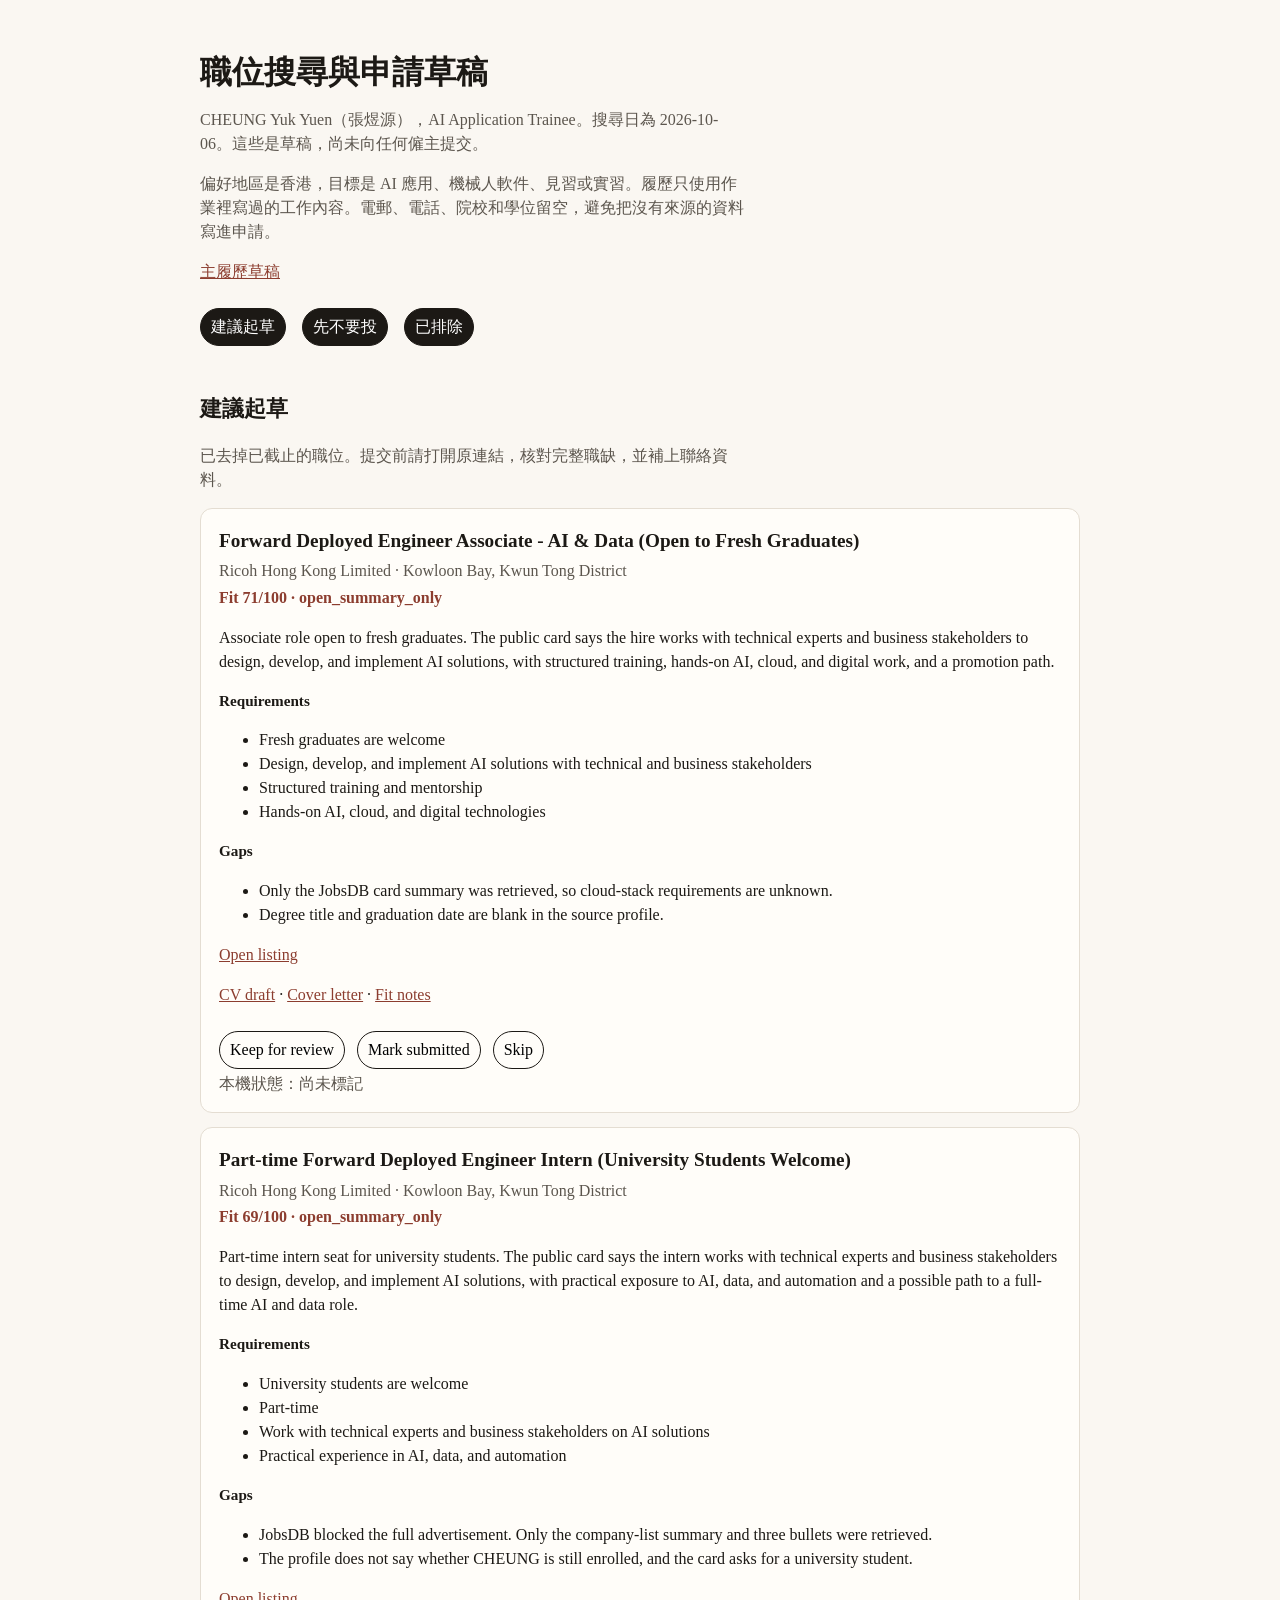
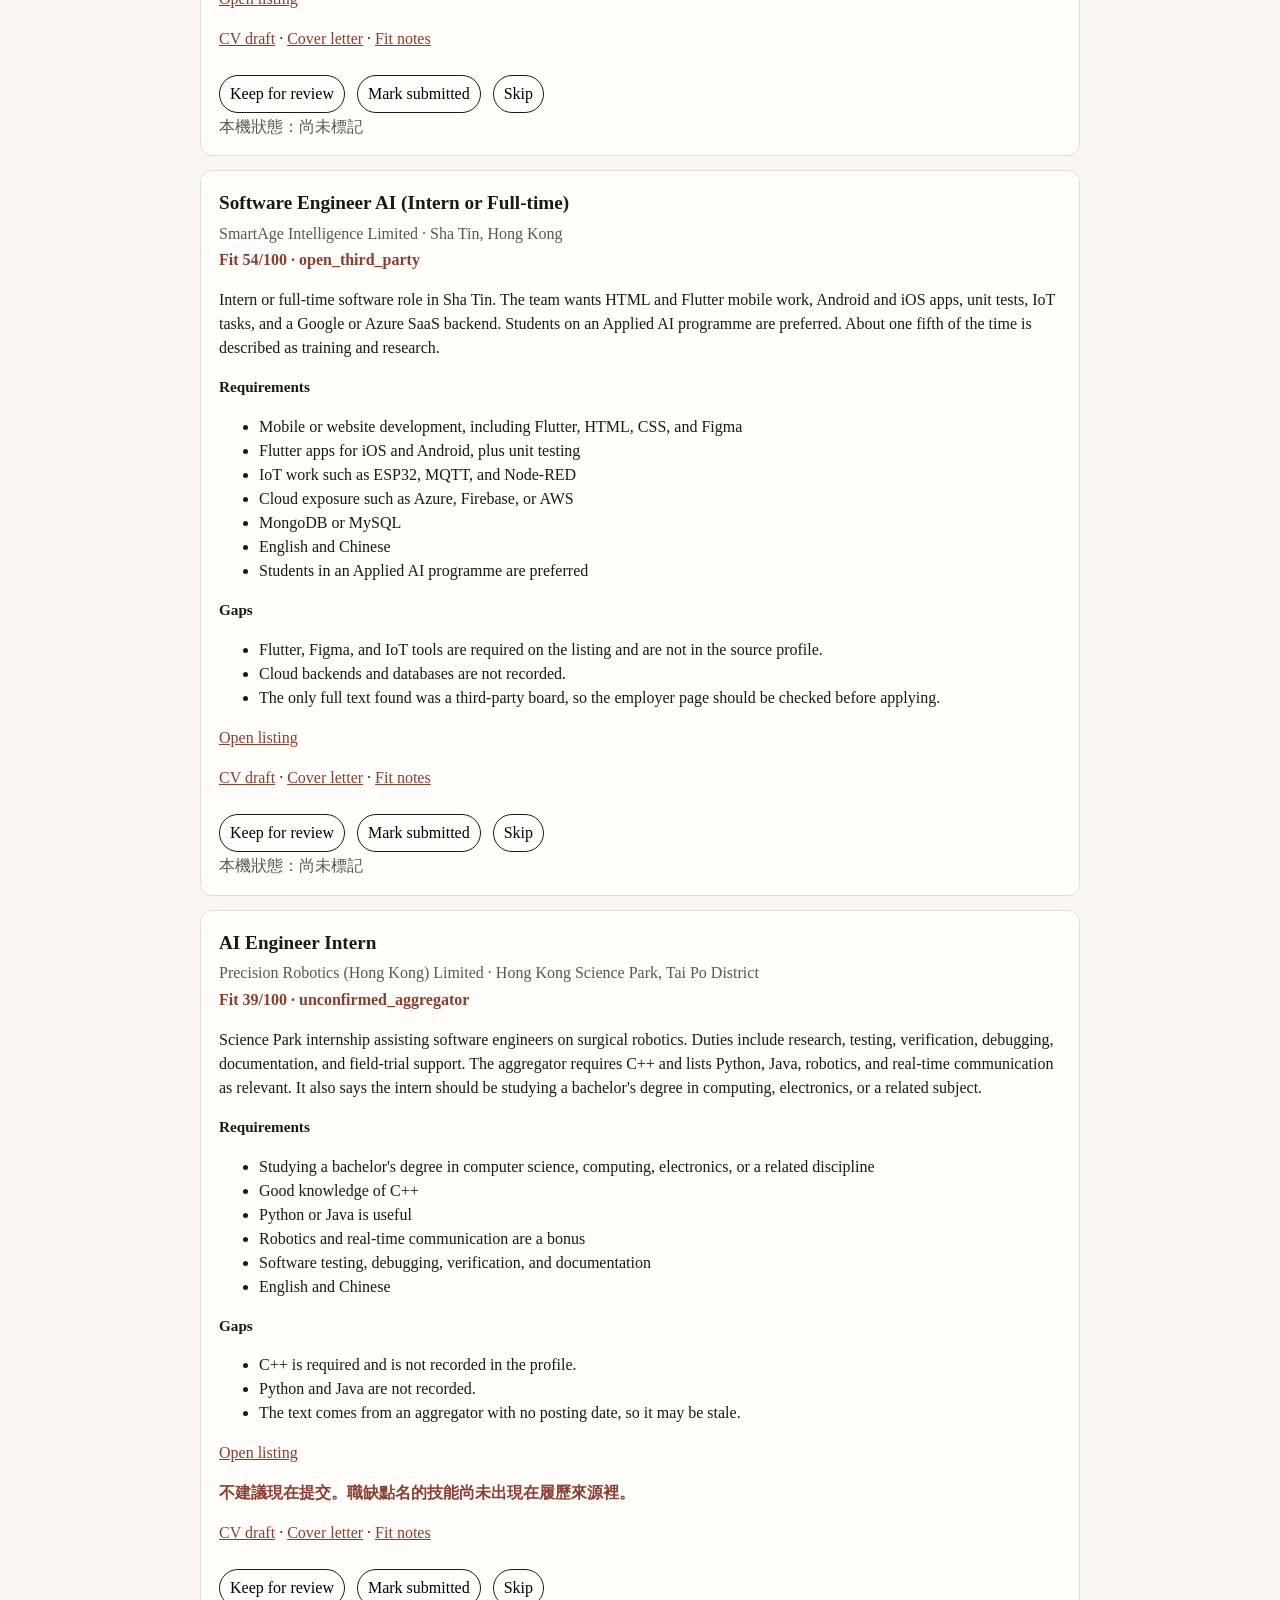
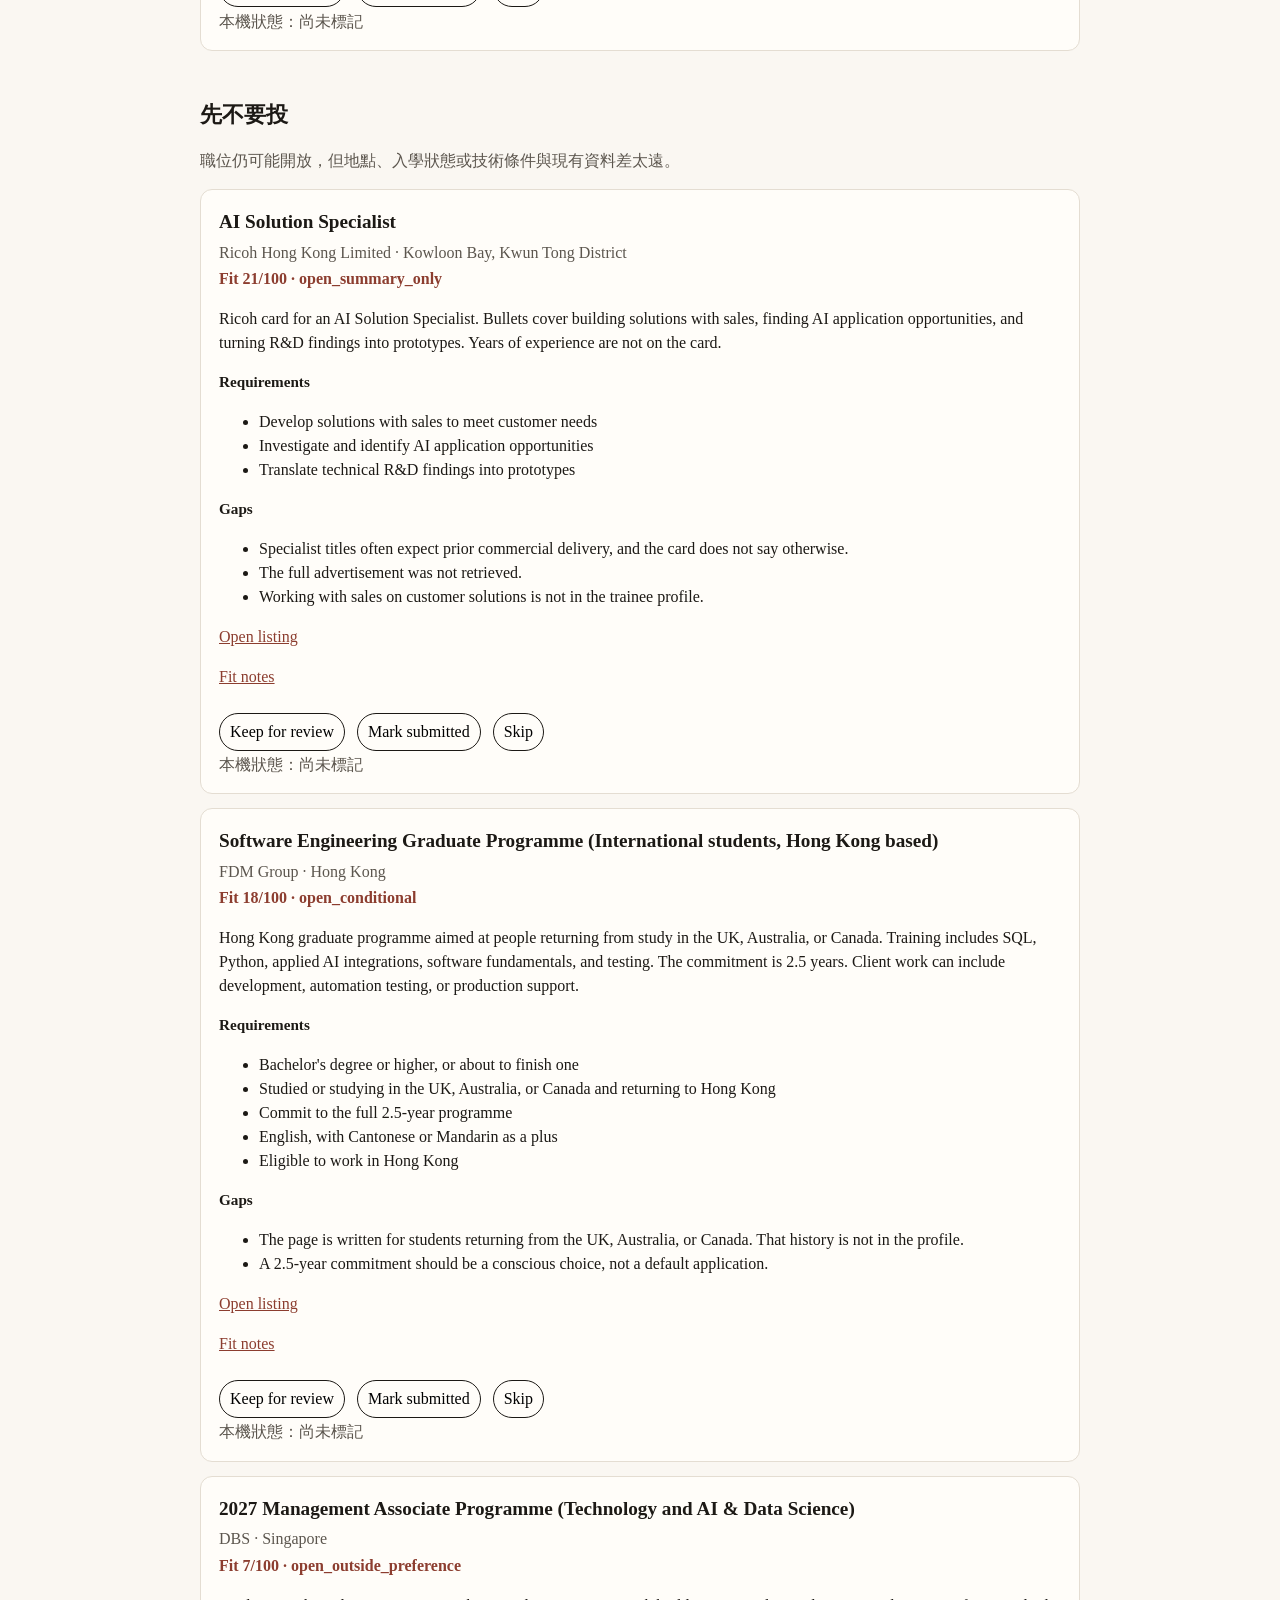
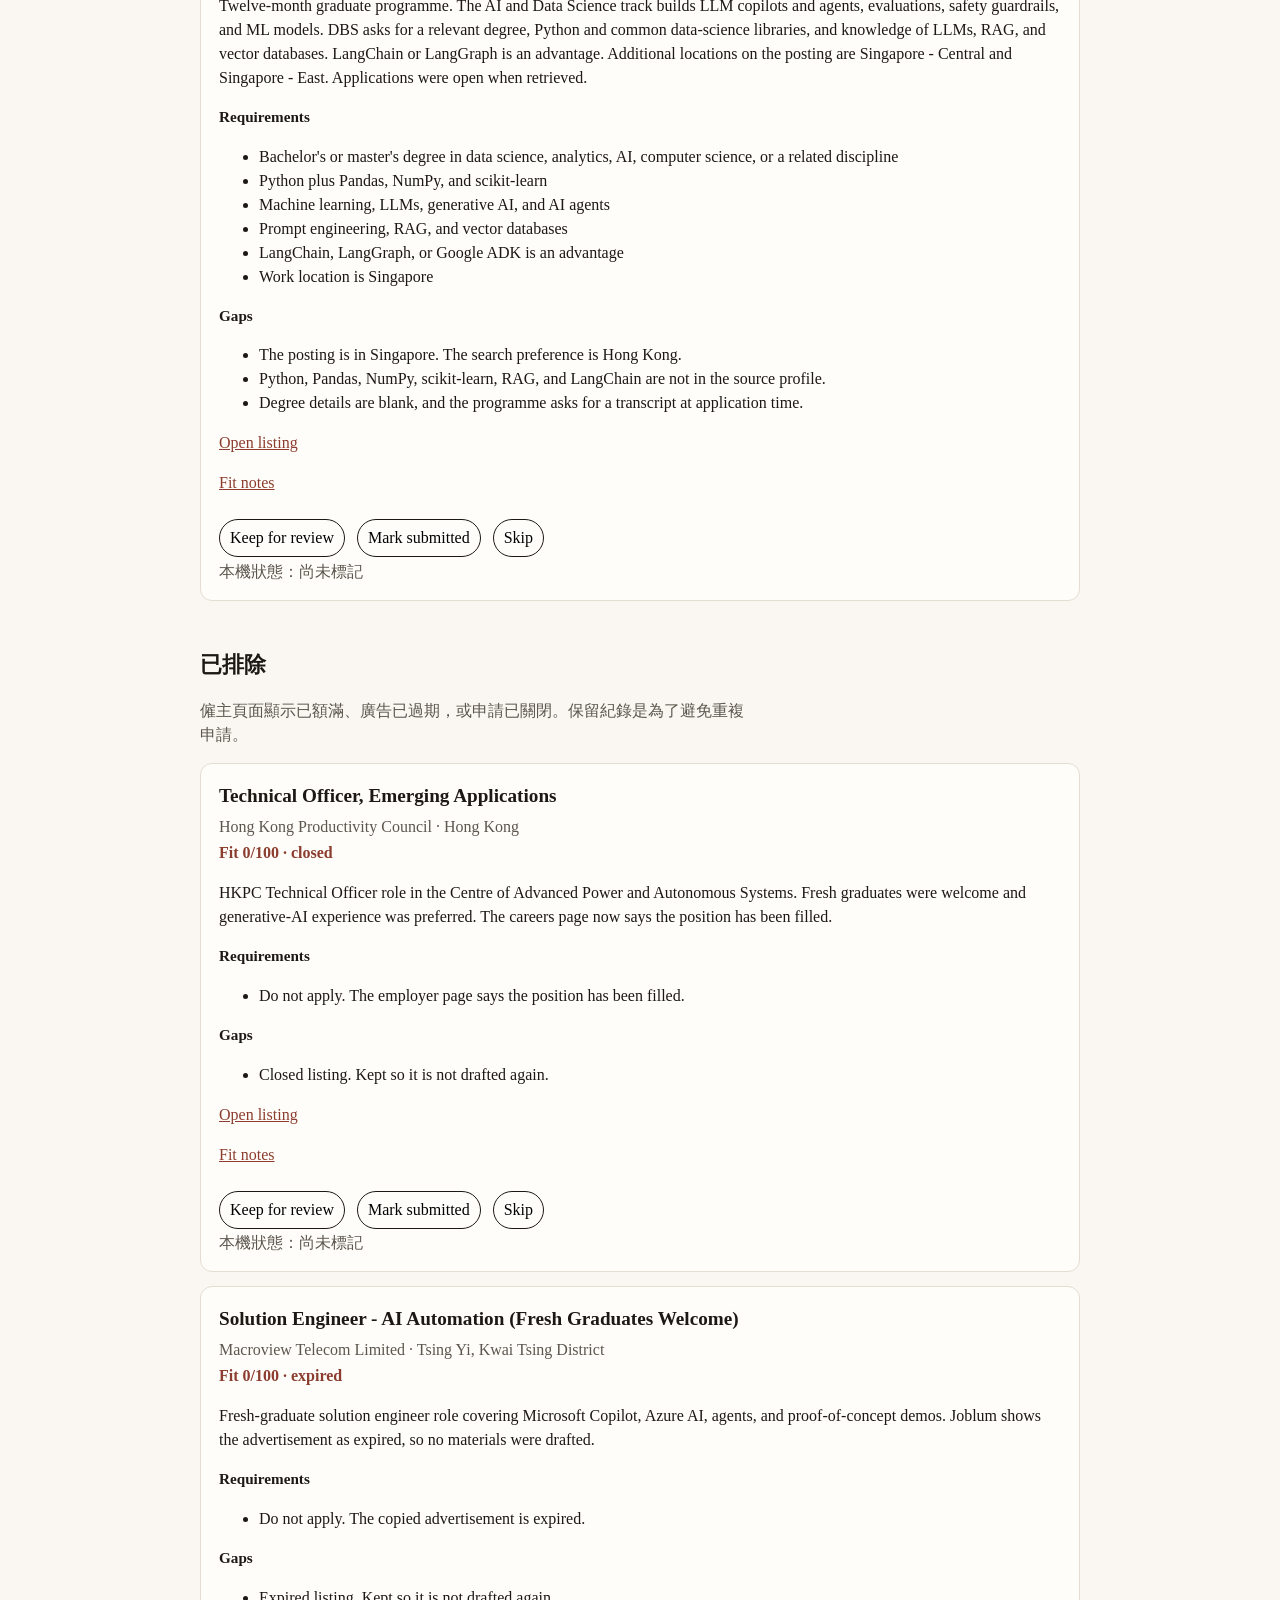
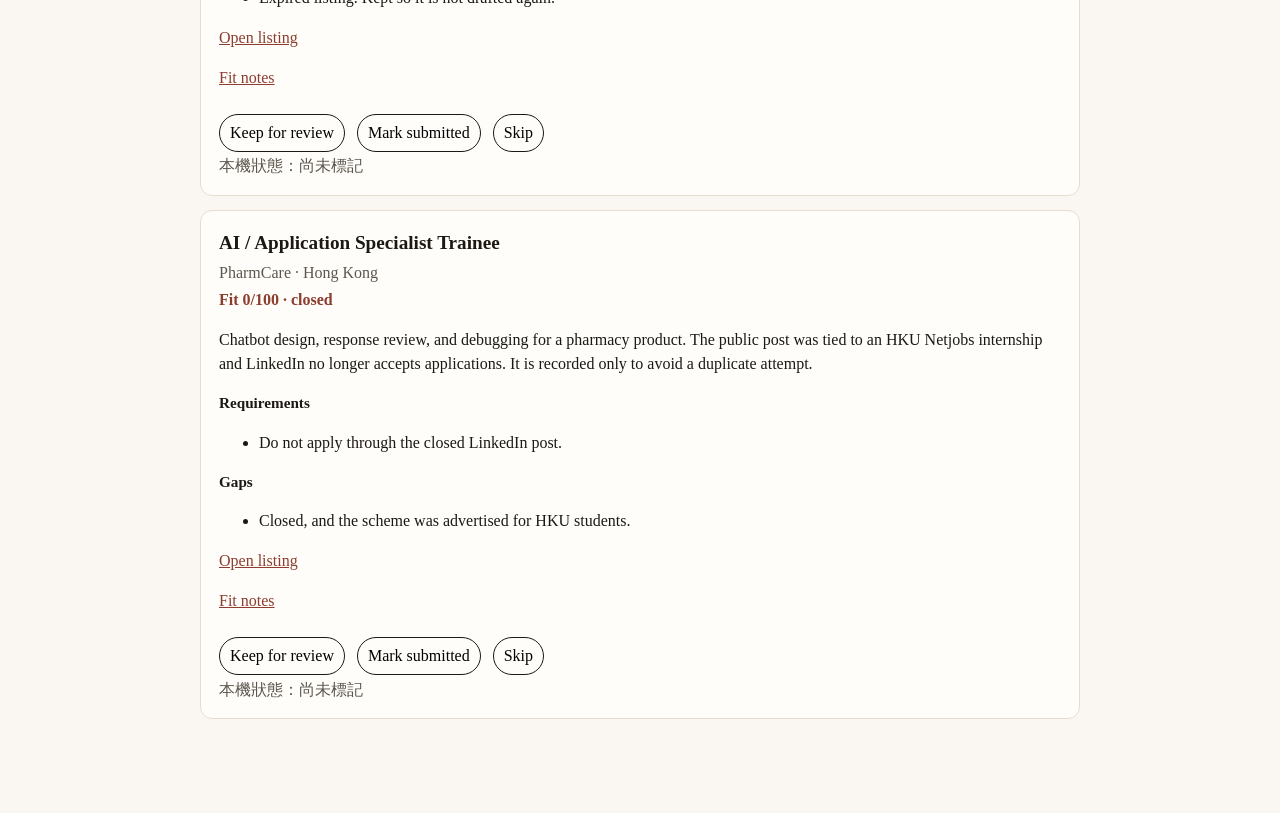
==== web/index.html @ 4c7b04c4 "Add a job-search tracker and application drafts. Search Hong Kong AI trainee roles, drop closed list" ====
<!DOCTYPE html>
<html lang="zh-Hant">
<head>
  <meta charset="utf-8">
  <meta name="viewport" content="width=device-width, initial-scale=1">
  <title>職位搜尋與申請草稿</title>
  <style>
    :root {
      color-scheme: light;
      --ink: #1c1915;
      --muted: #5c564e;
      --line: #e4ddd2;
      --paper: #faf7f2;
      --card: #fffdf9;
      --accent: #8c3d2f;
    }
    * { box-sizing: border-box; }
    body {
      margin: 0;
      font-family: "Iowan Old Style", Palatino, "Palatino Linotype", "Songti TC", serif;
      color: var(--ink);
      background: var(--paper);
      line-height: 1.5;
    }
    main { max-width: 920px; margin: 0 auto; padding: 32px 20px 80px; }
    h1 { font-size: 2rem; line-height: 1.2; margin-bottom: 0.2em; }
    h2 { margin-top: 2.2em; font-size: 1.35rem; }
    h3 { margin: 0 0 0.2em; font-size: 1.2rem; }
    h4 { margin: 0.8em 0 0.2em; font-size: 0.95rem; }
    p, li { font-size: 1rem; }
    .lead { color: var(--muted); max-width: 68ch; }
    .card {
      background: var(--card);
      border: 1px solid var(--line);
      border-radius: 12px;
      padding: 18px 18px 14px;
      margin: 14px 0;
    }
    .meta, .score, .state { color: var(--muted); margin: 0.15em 0; }
    .score { color: var(--accent); font-weight: 650; }
    a { color: var(--accent); }
    button {
      font: inherit;
      margin: 8px 8px 0 0;
      padding: 6px 10px;
      border-radius: 999px;
      border: 1px solid var(--ink);
      background: transparent;
      cursor: pointer;
    }
    button[aria-pressed="true"] { background: var(--ink); color: white; }
    .filters { display: flex; gap: 8px; flex-wrap: wrap; margin: 12px 0 4px; }
  </style>
</head>
<body>
  <main>
    <h1>職位搜尋與申請草稿</h1>
    <p class="lead">CHEUNG Yuk Yuen（張煜源），AI Application Trainee。搜尋日為 2026-10-06。這些是草稿，尚未向任何僱主提交。</p>
    <p class="lead">偏好地區是香港，目標是 AI 應用、機械人軟件、見習或實習。履歷只使用作業裡寫過的工作內容。電郵、電話、院校和學位留空，避免把沒有來源的資料寫進申請。</p>
    <p><a href="../applications/master/cv.md">主履歷草稿</a></p>
    <div class="filters">
      <button type="button" data-filter="draft" aria-pressed="true">建議起草</button>
      <button type="button" data-filter="hold" aria-pressed="true">先不要投</button>
      <button type="button" data-filter="excluded" aria-pressed="true">已排除</button>
    </div>
    <h2>建議起草</h2>
    <p class="lead">已去掉已截止的職位。提交前請打開原連結，核對完整職缺，並補上聯絡資料。</p>
    <section id="drafts">
    <article class="card" data-id="ricoh-fde-associate" data-kind="draft">
      <header>
        <h3>Forward Deployed Engineer Associate - AI &amp; Data (Open to Fresh Graduates)</h3>
        <p class="meta">Ricoh Hong Kong Limited · Kowloon Bay, Kwun Tong District</p>
        <p class="score">Fit 71/100 · open_summary_only</p>
      </header>
      <p>Associate role open to fresh graduates. The public card says the hire works with technical experts and business stakeholders to design, develop, and implement AI solutions, with structured training, hands-on AI, cloud, and digital work, and a promotion path.</p>
      <h4>Requirements</h4>
      <ul><li>Fresh graduates are welcome</li><li>Design, develop, and implement AI solutions with technical and business stakeholders</li><li>Structured training and mentorship</li><li>Hands-on AI, cloud, and digital technologies</li></ul>
      <h4>Gaps</h4>
      <ul><li>Only the JobsDB card summary was retrieved, so cloud-stack requirements are unknown.</li><li>Degree title and graduation date are blank in the source profile.</li></ul>
      <p><a href="https://hk.jobsdb.com/job/94705146">Open listing</a></p>
      
      <p class="links"><a href="../applications/ricoh-fde-associate/cv.md">CV draft</a> · <a href="../applications/ricoh-fde-associate/cover-letter.md">Cover letter</a> · <a href="../applications/ricoh-fde-associate/fit-notes.md">Fit notes</a></p>
      <div class="actions">
        <button type="button" data-mark="ready_for_review">Keep for review</button>
        <button type="button" data-mark="applied">Mark submitted</button>
        <button type="button" data-mark="skipped">Skip</button>
      </div>
      <p class="state" data-state></p>
    </article>
    

    <article class="card" data-id="ricoh-fde-intern" data-kind="draft">
      <header>
        <h3>Part-time Forward Deployed Engineer Intern (University Students Welcome)</h3>
        <p class="meta">Ricoh Hong Kong Limited · Kowloon Bay, Kwun Tong District</p>
        <p class="score">Fit 69/100 · open_summary_only</p>
      </header>
      <p>Part-time intern seat for university students. The public card says the intern works with technical experts and business stakeholders to design, develop, and implement AI solutions, with practical exposure to AI, data, and automation and a possible path to a full-time AI and data role.</p>
      <h4>Requirements</h4>
      <ul><li>University students are welcome</li><li>Part-time</li><li>Work with technical experts and business stakeholders on AI solutions</li><li>Practical experience in AI, data, and automation</li></ul>
      <h4>Gaps</h4>
      <ul><li>JobsDB blocked the full advertisement. Only the company-list summary and three bullets were retrieved.</li><li>The profile does not say whether CHEUNG is still enrolled, and the card asks for a university student.</li></ul>
      <p><a href="https://hk.jobsdb.com/job/94927343">Open listing</a></p>
      
      <p class="links"><a href="../applications/ricoh-fde-intern/cv.md">CV draft</a> · <a href="../applications/ricoh-fde-intern/cover-letter.md">Cover letter</a> · <a href="../applications/ricoh-fde-intern/fit-notes.md">Fit notes</a></p>
      <div class="actions">
        <button type="button" data-mark="ready_for_review">Keep for review</button>
        <button type="button" data-mark="applied">Mark submitted</button>
        <button type="button" data-mark="skipped">Skip</button>
      </div>
      <p class="state" data-state></p>
    </article>
    

    <article class="card" data-id="smartage-swe-ai" data-kind="draft">
      <header>
        <h3>Software Engineer AI (Intern or Full-time)</h3>
        <p class="meta">SmartAge Intelligence Limited · Sha Tin, Hong Kong</p>
        <p class="score">Fit 54/100 · open_third_party</p>
      </header>
      <p>Intern or full-time software role in Sha Tin. The team wants HTML and Flutter mobile work, Android and iOS apps, unit tests, IoT tasks, and a Google or Azure SaaS backend. Students on an Applied AI programme are preferred. About one fifth of the time is described as training and research.</p>
      <h4>Requirements</h4>
      <ul><li>Mobile or website development, including Flutter, HTML, CSS, and Figma</li><li>Flutter apps for iOS and Android, plus unit testing</li><li>IoT work such as ESP32, MQTT, and Node-RED</li><li>Cloud exposure such as Azure, Firebase, or AWS</li><li>MongoDB or MySQL</li><li>English and Chinese</li><li>Students in an Applied AI programme are preferred</li></ul>
      <h4>Gaps</h4>
      <ul><li>Flutter, Figma, and IoT tools are required on the listing and are not in the source profile.</li><li>Cloud backends and databases are not recorded.</li><li>The only full text found was a third-party board, so the employer page should be checked before applying.</li></ul>
      <p><a href="https://www.techjobasia.com/jobs/CTqdRMU_Q1-ODjmWUJia1w---Software-Engineer-AI-(Intern-or-Full-time)">Open listing</a></p>
      
      <p class="links"><a href="../applications/smartage-swe-ai/cv.md">CV draft</a> · <a href="../applications/smartage-swe-ai/cover-letter.md">Cover letter</a> · <a href="../applications/smartage-swe-ai/fit-notes.md">Fit notes</a></p>
      <div class="actions">
        <button type="button" data-mark="ready_for_review">Keep for review</button>
        <button type="button" data-mark="applied">Mark submitted</button>
        <button type="button" data-mark="skipped">Skip</button>
      </div>
      <p class="state" data-state></p>
    </article>
    

    <article class="card" data-id="precision-robotics-intern" data-kind="draft">
      <header>
        <h3>AI Engineer Intern</h3>
        <p class="meta">Precision Robotics (Hong Kong) Limited · Hong Kong Science Park, Tai Po District</p>
        <p class="score">Fit 39/100 · unconfirmed_aggregator</p>
      </header>
      <p>Science Park internship assisting software engineers on surgical robotics. Duties include research, testing, verification, debugging, documentation, and field-trial support. The aggregator requires C++ and lists Python, Java, robotics, and real-time communication as relevant. It also says the intern should be studying a bachelor's degree in computing, electronics, or a related subject.</p>
      <h4>Requirements</h4>
      <ul><li>Studying a bachelor's degree in computer science, computing, electronics, or a related discipline</li><li>Good knowledge of C++</li><li>Python or Java is useful</li><li>Robotics and real-time communication are a bonus</li><li>Software testing, debugging, verification, and documentation</li><li>English and Chinese</li></ul>
      <h4>Gaps</h4>
      <ul><li>C++ is required and is not recorded in the profile.</li><li>Python and Java are not recorded.</li><li>The text comes from an aggregator with no posting date, so it may be stale.</li></ul>
      <p><a href="https://jobs.weekday.works/precision-robotics-(hong-kong)-limited-ai-engineer-intern">Open listing</a></p>
      <p class="score">不建議現在提交。職缺點名的技能尚未出現在履歷來源裡。</p>
      <p class="links"><a href="../applications/precision-robotics-intern/cv.md">CV draft</a> · <a href="../applications/precision-robotics-intern/cover-letter.md">Cover letter</a> · <a href="../applications/precision-robotics-intern/fit-notes.md">Fit notes</a></p>
      <div class="actions">
        <button type="button" data-mark="ready_for_review">Keep for review</button>
        <button type="button" data-mark="applied">Mark submitted</button>
        <button type="button" data-mark="skipped">Skip</button>
      </div>
      <p class="state" data-state></p>
    </article>
    </section>
    <h2>先不要投</h2>
    <p class="lead">職位仍可能開放，但地點、入學狀態或技術條件與現有資料差太遠。</p>
    <section id="holds">
    <article class="card" data-id="ricoh-ai-specialist" data-kind="hold">
      <header>
        <h3>AI Solution Specialist</h3>
        <p class="meta">Ricoh Hong Kong Limited · Kowloon Bay, Kwun Tong District</p>
        <p class="score">Fit 21/100 · open_summary_only</p>
      </header>
      <p>Ricoh card for an AI Solution Specialist. Bullets cover building solutions with sales, finding AI application opportunities, and turning R&amp;D findings into prototypes. Years of experience are not on the card.</p>
      <h4>Requirements</h4>
      <ul><li>Develop solutions with sales to meet customer needs</li><li>Investigate and identify AI application opportunities</li><li>Translate technical R&amp;D findings into prototypes</li></ul>
      <h4>Gaps</h4>
      <ul><li>Specialist titles often expect prior commercial delivery, and the card does not say otherwise.</li><li>The full advertisement was not retrieved.</li><li>Working with sales on customer solutions is not in the trainee profile.</li></ul>
      <p><a href="https://hk.jobsdb.com/job/94904479">Open listing</a></p>
      
      <p class="links"><a href="../applications/ricoh-ai-specialist/fit-notes.md">Fit notes</a></p>
      <div class="actions">
        <button type="button" data-mark="ready_for_review">Keep for review</button>
        <button type="button" data-mark="applied">Mark submitted</button>
        <button type="button" data-mark="skipped">Skip</button>
      </div>
      <p class="state" data-state></p>
    </article>
    

    <article class="card" data-id="fdm-se-grad-hk" data-kind="hold">
      <header>
        <h3>Software Engineering Graduate Programme (International students, Hong Kong based)</h3>
        <p class="meta">FDM Group · Hong Kong</p>
        <p class="score">Fit 18/100 · open_conditional</p>
      </header>
      <p>Hong Kong graduate programme aimed at people returning from study in the UK, Australia, or Canada. Training includes SQL, Python, applied AI integrations, software fundamentals, and testing. The commitment is 2.5 years. Client work can include development, automation testing, or production support.</p>
      <h4>Requirements</h4>
      <ul><li>Bachelor's degree or higher, or about to finish one</li><li>Studied or studying in the UK, Australia, or Canada and returning to Hong Kong</li><li>Commit to the full 2.5-year programme</li><li>English, with Cantonese or Mandarin as a plus</li><li>Eligible to work in Hong Kong</li></ul>
      <h4>Gaps</h4>
      <ul><li>The page is written for students returning from the UK, Australia, or Canada. That history is not in the profile.</li><li>A 2.5-year commitment should be a conscious choice, not a default application.</li></ul>
      <p><a href="https://careers.fdmgroup.com/vacancies/1721/software-engineering-graduate-programme--international-students-hong-kong-based.html">Open listing</a></p>
      
      <p class="links"><a href="../applications/fdm-se-grad-hk/fit-notes.md">Fit notes</a></p>
      <div class="actions">
        <button type="button" data-mark="ready_for_review">Keep for review</button>
        <button type="button" data-mark="applied">Mark submitted</button>
        <button type="button" data-mark="skipped">Skip</button>
      </div>
      <p class="state" data-state></p>
    </article>
    

    <article class="card" data-id="dbs-map-2027-ai" data-kind="hold">
      <header>
        <h3>2027 Management Associate Programme (Technology and AI &amp; Data Science)</h3>
        <p class="meta">DBS · Singapore</p>
        <p class="score">Fit 7/100 · open_outside_preference</p>
      </header>
      <p>Twelve-month graduate programme. The AI and Data Science track builds LLM copilots and agents, evaluations, safety guardrails, and ML models. DBS asks for a relevant degree, Python and common data-science libraries, and knowledge of LLMs, RAG, and vector databases. LangChain or LangGraph is an advantage. Additional locations on the posting are Singapore - Central and Singapore - East. Applications were open when retrieved.</p>
      <h4>Requirements</h4>
      <ul><li>Bachelor's or master's degree in data science, analytics, AI, computer science, or a related discipline</li><li>Python plus Pandas, NumPy, and scikit-learn</li><li>Machine learning, LLMs, generative AI, and AI agents</li><li>Prompt engineering, RAG, and vector databases</li><li>LangChain, LangGraph, or Google ADK is an advantage</li><li>Work location is Singapore</li></ul>
      <h4>Gaps</h4>
      <ul><li>The posting is in Singapore. The search preference is Hong Kong.</li><li>Python, Pandas, NumPy, scikit-learn, RAG, and LangChain are not in the source profile.</li><li>Degree details are blank, and the programme asks for a transcript at application time.</li></ul>
      <p><a href="https://dbs.wd3.myworkdayjobs.com/DBS_Careers/job/Singapore---Central/XMLNAME-2027-Management-Associate-Programme--Technology-and-AI---Data-Science-_WD88186">Open listing</a></p>
      
      <p class="links"><a href="../applications/dbs-map-2027-ai/fit-notes.md">Fit notes</a></p>
      <div class="actions">
        <button type="button" data-mark="ready_for_review">Keep for review</button>
        <button type="button" data-mark="applied">Mark submitted</button>
        <button type="button" data-mark="skipped">Skip</button>
      </div>
      <p class="state" data-state></p>
    </article>
    </section>
    <h2>已排除</h2>
    <p class="lead">僱主頁面顯示已額滿、廣告已過期，或申請已關閉。保留紀錄是為了避免重複申請。</p>
    <section id="excluded">
    <article class="card" data-id="hkpc-technical-officer" data-kind="excluded">
      <header>
        <h3>Technical Officer, Emerging Applications</h3>
        <p class="meta">Hong Kong Productivity Council · Hong Kong</p>
        <p class="score">Fit 0/100 · closed</p>
      </header>
      <p>HKPC Technical Officer role in the Centre of Advanced Power and Autonomous Systems. Fresh graduates were welcome and generative-AI experience was preferred. The careers page now says the position has been filled.</p>
      <h4>Requirements</h4>
      <ul><li>Do not apply. The employer page says the position has been filled.</li></ul>
      <h4>Gaps</h4>
      <ul><li>Closed listing. Kept so it is not drafted again.</li></ul>
      <p><a href="https://careers.hkpc.org/job/Technical-Officer%2C-Emerging-Applications/1364935366/">Open listing</a></p>
      
      <p class="links"><a href="../applications/hkpc-technical-officer/fit-notes.md">Fit notes</a></p>
      <div class="actions">
        <button type="button" data-mark="ready_for_review">Keep for review</button>
        <button type="button" data-mark="applied">Mark submitted</button>
        <button type="button" data-mark="skipped">Skip</button>
      </div>
      <p class="state" data-state></p>
    </article>
    

    <article class="card" data-id="macroview-solution-engineer" data-kind="excluded">
      <header>
        <h3>Solution Engineer - AI Automation (Fresh Graduates Welcome)</h3>
        <p class="meta">Macroview Telecom Limited · Tsing Yi, Kwai Tsing District</p>
        <p class="score">Fit 0/100 · expired</p>
      </header>
      <p>Fresh-graduate solution engineer role covering Microsoft Copilot, Azure AI, agents, and proof-of-concept demos. Joblum shows the advertisement as expired, so no materials were drafted.</p>
      <h4>Requirements</h4>
      <ul><li>Do not apply. The copied advertisement is expired.</li></ul>
      <h4>Gaps</h4>
      <ul><li>Expired listing. Kept so it is not drafted again.</li></ul>
      <p><a href="https://hk.joblum.com/job/solution-engineer-ai-automation-fresh/4187375">Open listing</a></p>
      
      <p class="links"><a href="../applications/macroview-solution-engineer/fit-notes.md">Fit notes</a></p>
      <div class="actions">
        <button type="button" data-mark="ready_for_review">Keep for review</button>
        <button type="button" data-mark="applied">Mark submitted</button>
        <button type="button" data-mark="skipped">Skip</button>
      </div>
      <p class="state" data-state></p>
    </article>
    

    <article class="card" data-id="pharmcare-ai-trainee" data-kind="excluded">
      <header>
        <h3>AI / Application Specialist Trainee</h3>
        <p class="meta">PharmCare · Hong Kong</p>
        <p class="score">Fit 0/100 · closed</p>
      </header>
      <p>Chatbot design, response review, and debugging for a pharmacy product. The public post was tied to an HKU Netjobs internship and LinkedIn no longer accepts applications. It is recorded only to avoid a duplicate attempt.</p>
      <h4>Requirements</h4>
      <ul><li>Do not apply through the closed LinkedIn post.</li></ul>
      <h4>Gaps</h4>
      <ul><li>Closed, and the scheme was advertised for HKU students.</li></ul>
      <p><a href="https://hk.linkedin.com/jobs/view/ai-application-specialist-trainee-hku-winter-stem-internship-at-pharmcare-%E9%86%AB%E8%97%A5%E9%80%9A-4036740440">Open listing</a></p>
      
      <p class="links"><a href="../applications/pharmcare-ai-trainee/fit-notes.md">Fit notes</a></p>
      <div class="actions">
        <button type="button" data-mark="ready_for_review">Keep for review</button>
        <button type="button" data-mark="applied">Mark submitted</button>
        <button type="button" data-mark="skipped">Skip</button>
      </div>
      <p class="state" data-state></p>
    </article>
    </section>
  </main>
  <script>
    const storageKey = "cheung-job-tracker-2026-10-06";
    const saved = JSON.parse(localStorage.getItem(storageKey) || "{}");

    function paint(card) {
      const id = card.dataset.id;
      const state = saved[id] || {};
      card.querySelectorAll("button[data-mark]").forEach((button) => {
        button.setAttribute("aria-pressed", String(button.dataset.mark === state.status));
      });
      const label = card.querySelector("[data-state]");
      label.textContent = state.status ? "本機狀態：" + state.status : "本機狀態：尚未標記";
    }

    document.querySelectorAll(".card").forEach((card) => {
      paint(card);
      card.querySelectorAll("button[data-mark]").forEach((button) => {
        button.addEventListener("click", () => {
          saved[card.dataset.id] = { status: button.dataset.mark, viewed: true };
          localStorage.setItem(storageKey, JSON.stringify(saved));
          paint(card);
        });
      });
    });

    document.querySelectorAll("button[data-filter]").forEach((button) => {
      button.addEventListener("click", () => {
        const on = button.getAttribute("aria-pressed") !== "true";
        button.setAttribute("aria-pressed", String(on));
        const kind = button.dataset.filter;
        const section = document.getElementById(kind === "draft" ? "drafts" : kind === "hold" ? "holds" : "excluded");
        const lead = section.previousElementSibling;
        const heading = lead.previousElementSibling;
        const display = on ? "" : "none";
        section.style.display = display;
        lead.style.display = display;
        heading.style.display = display;
      });
    });
  </script>
</body>
</html>
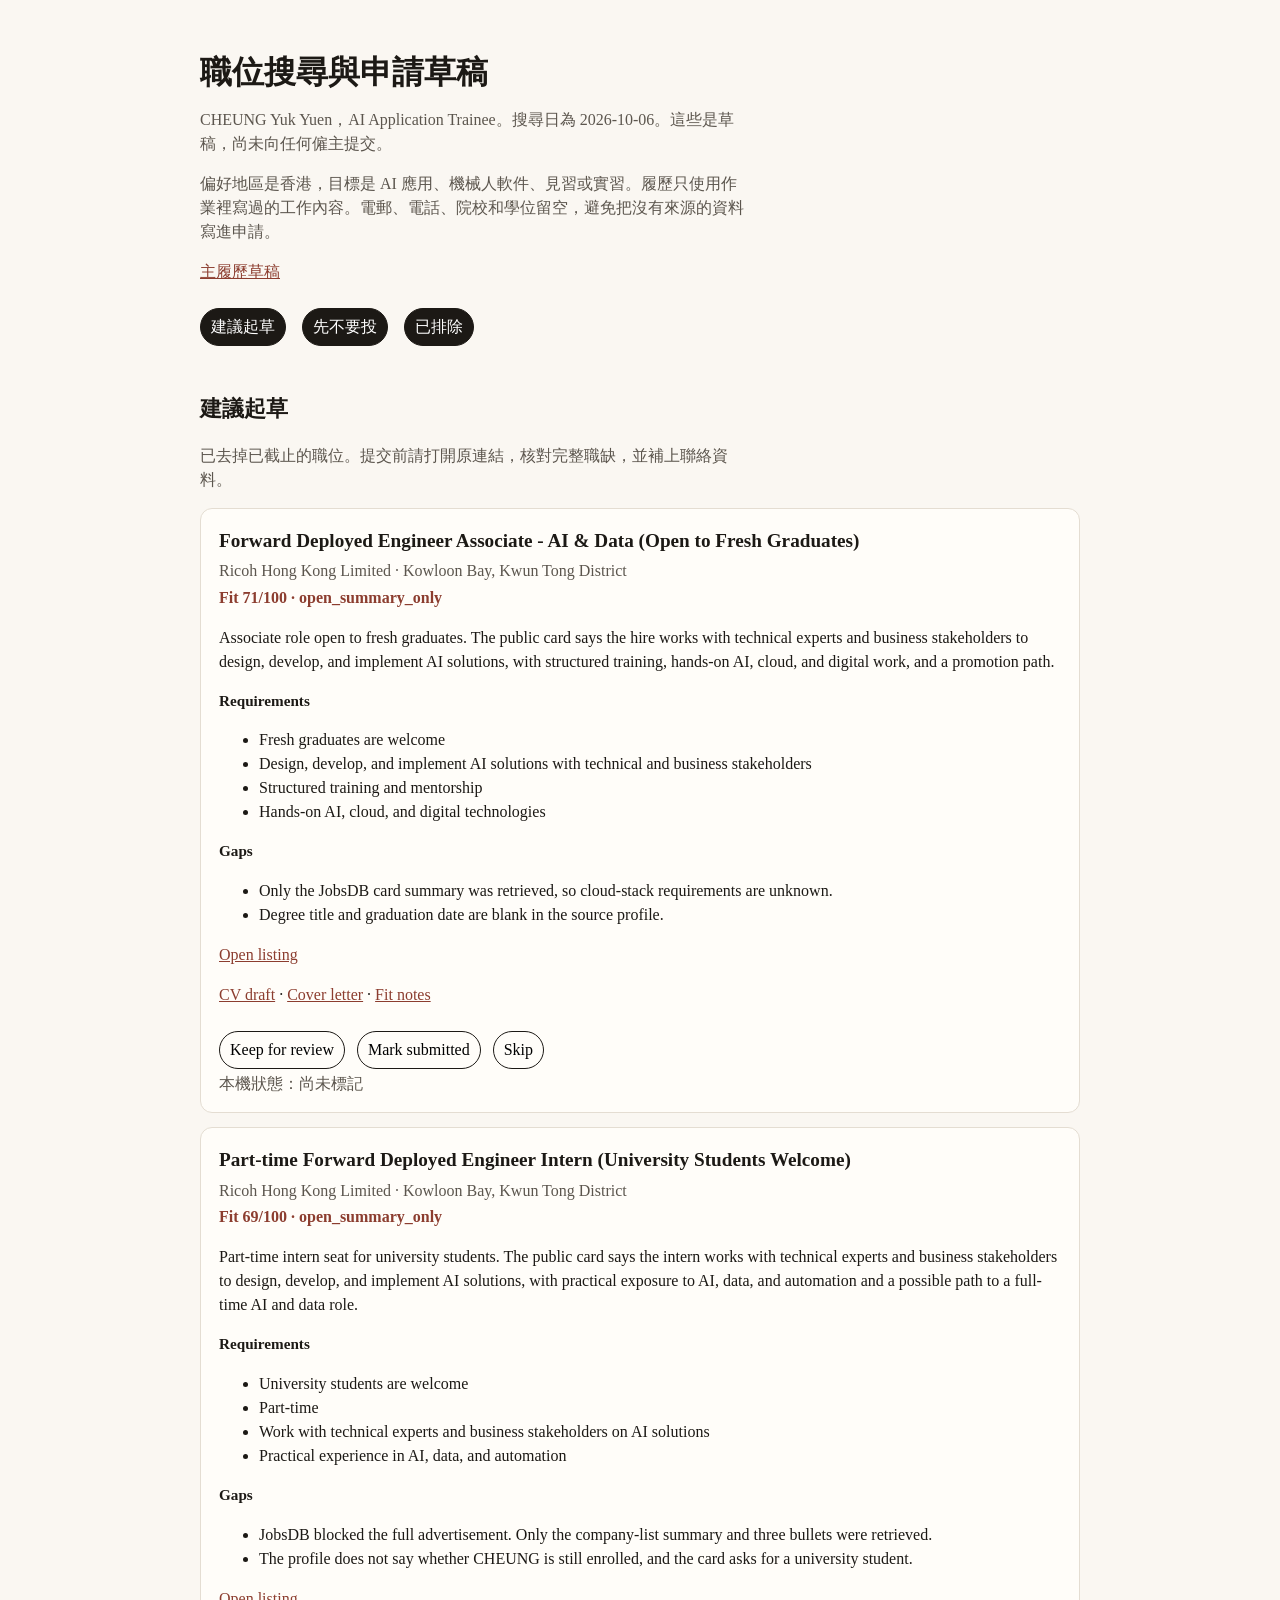
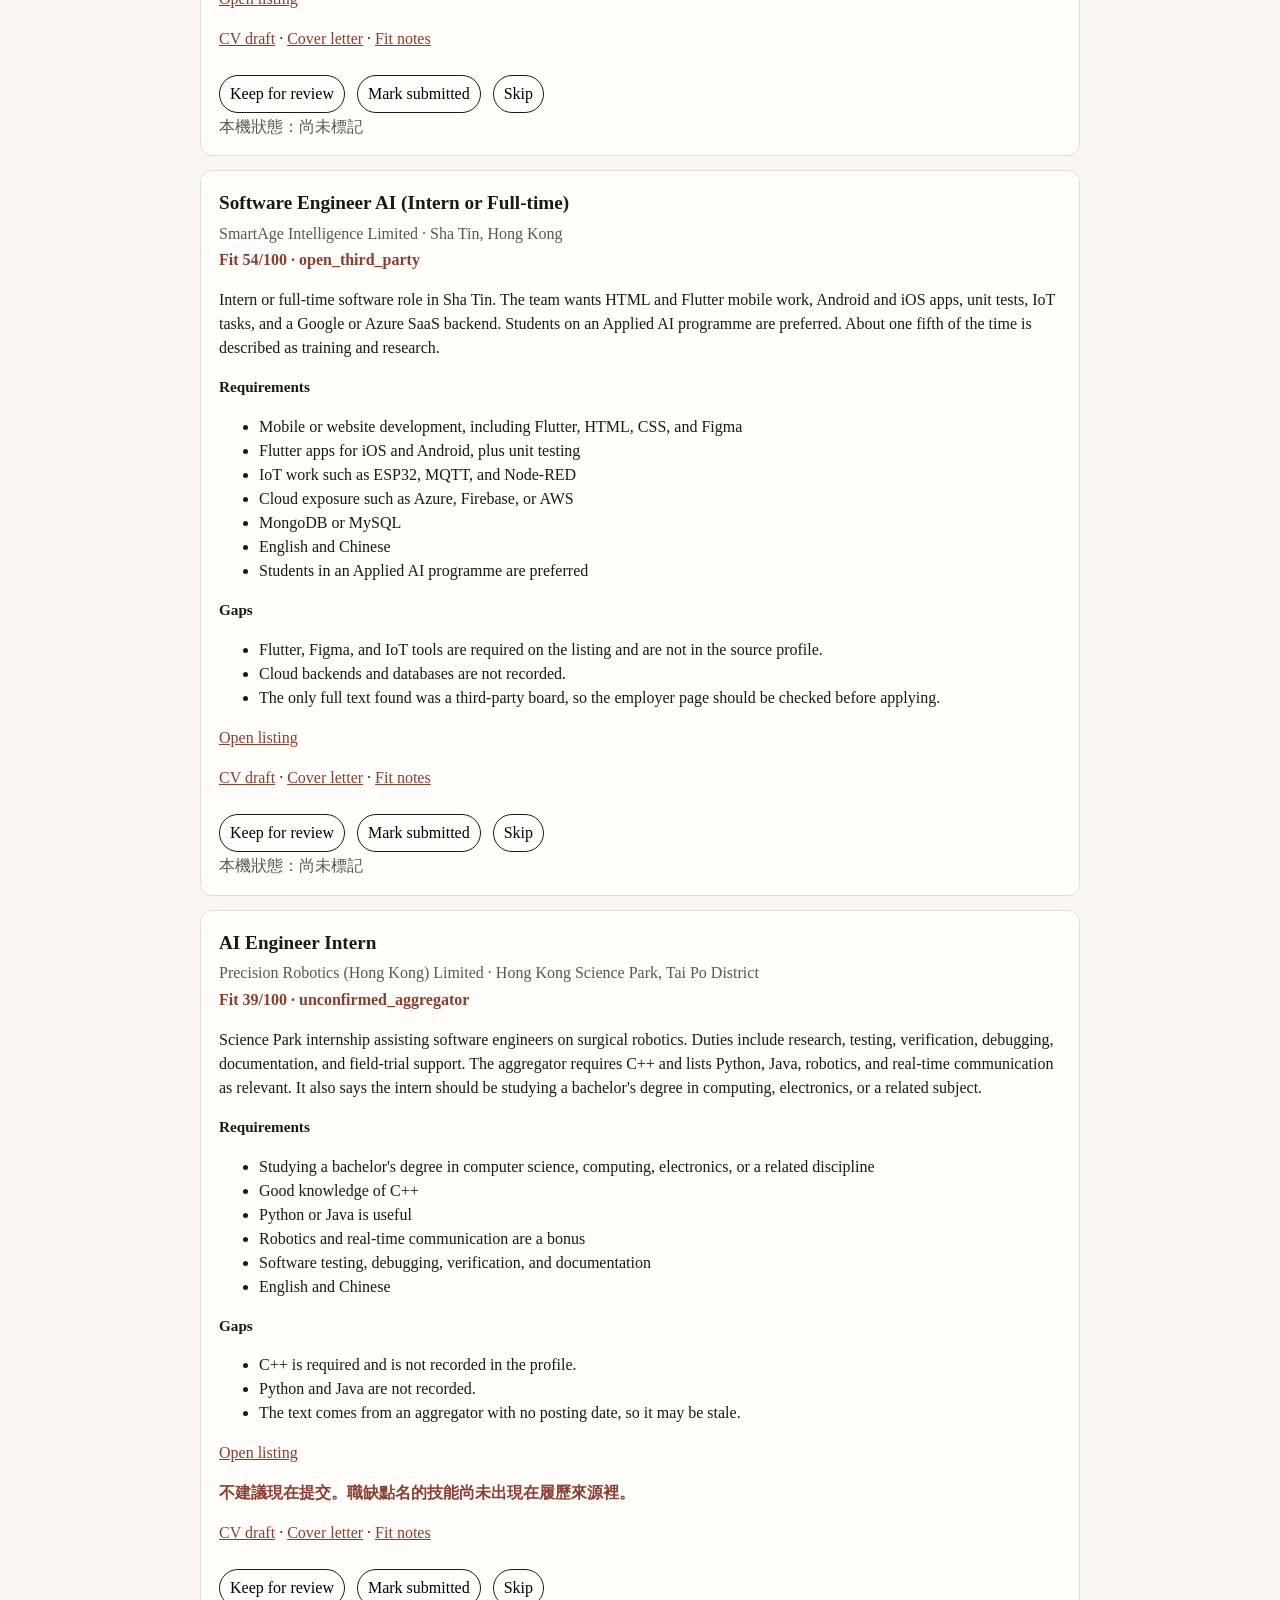
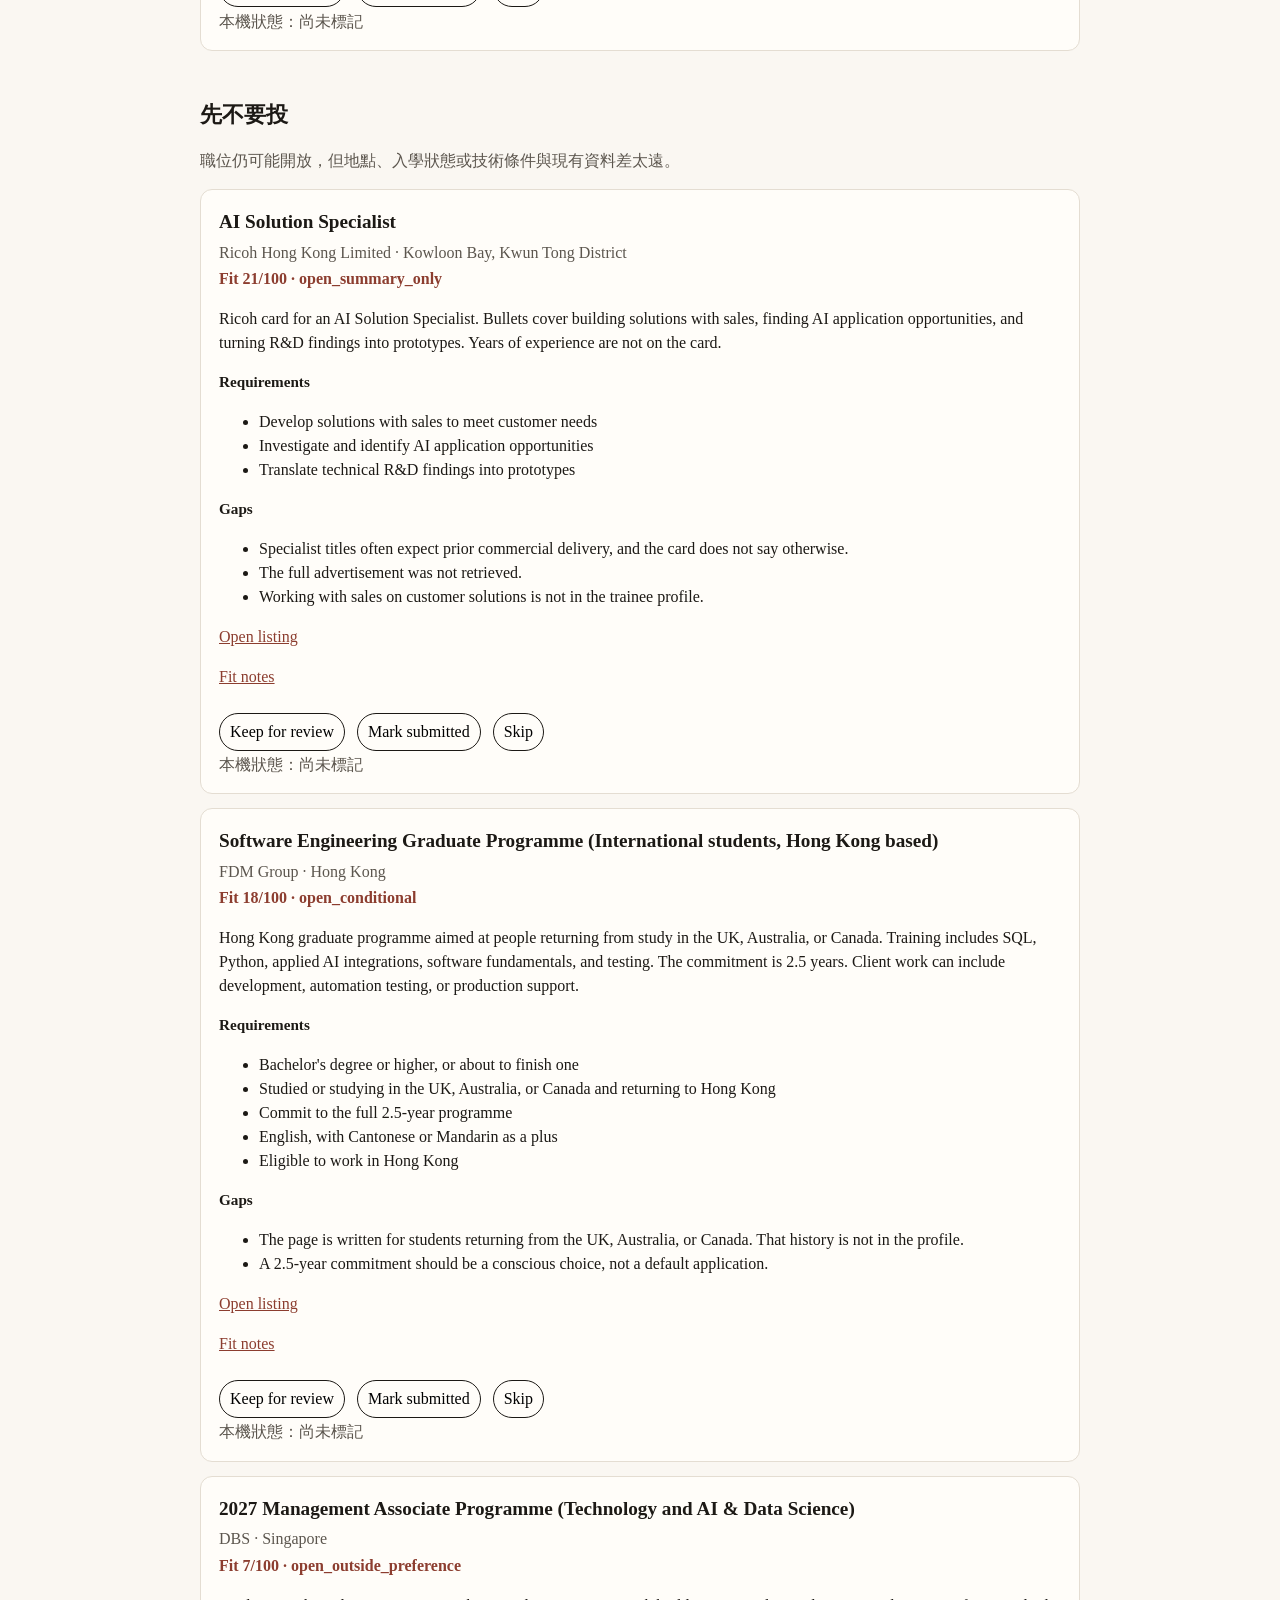
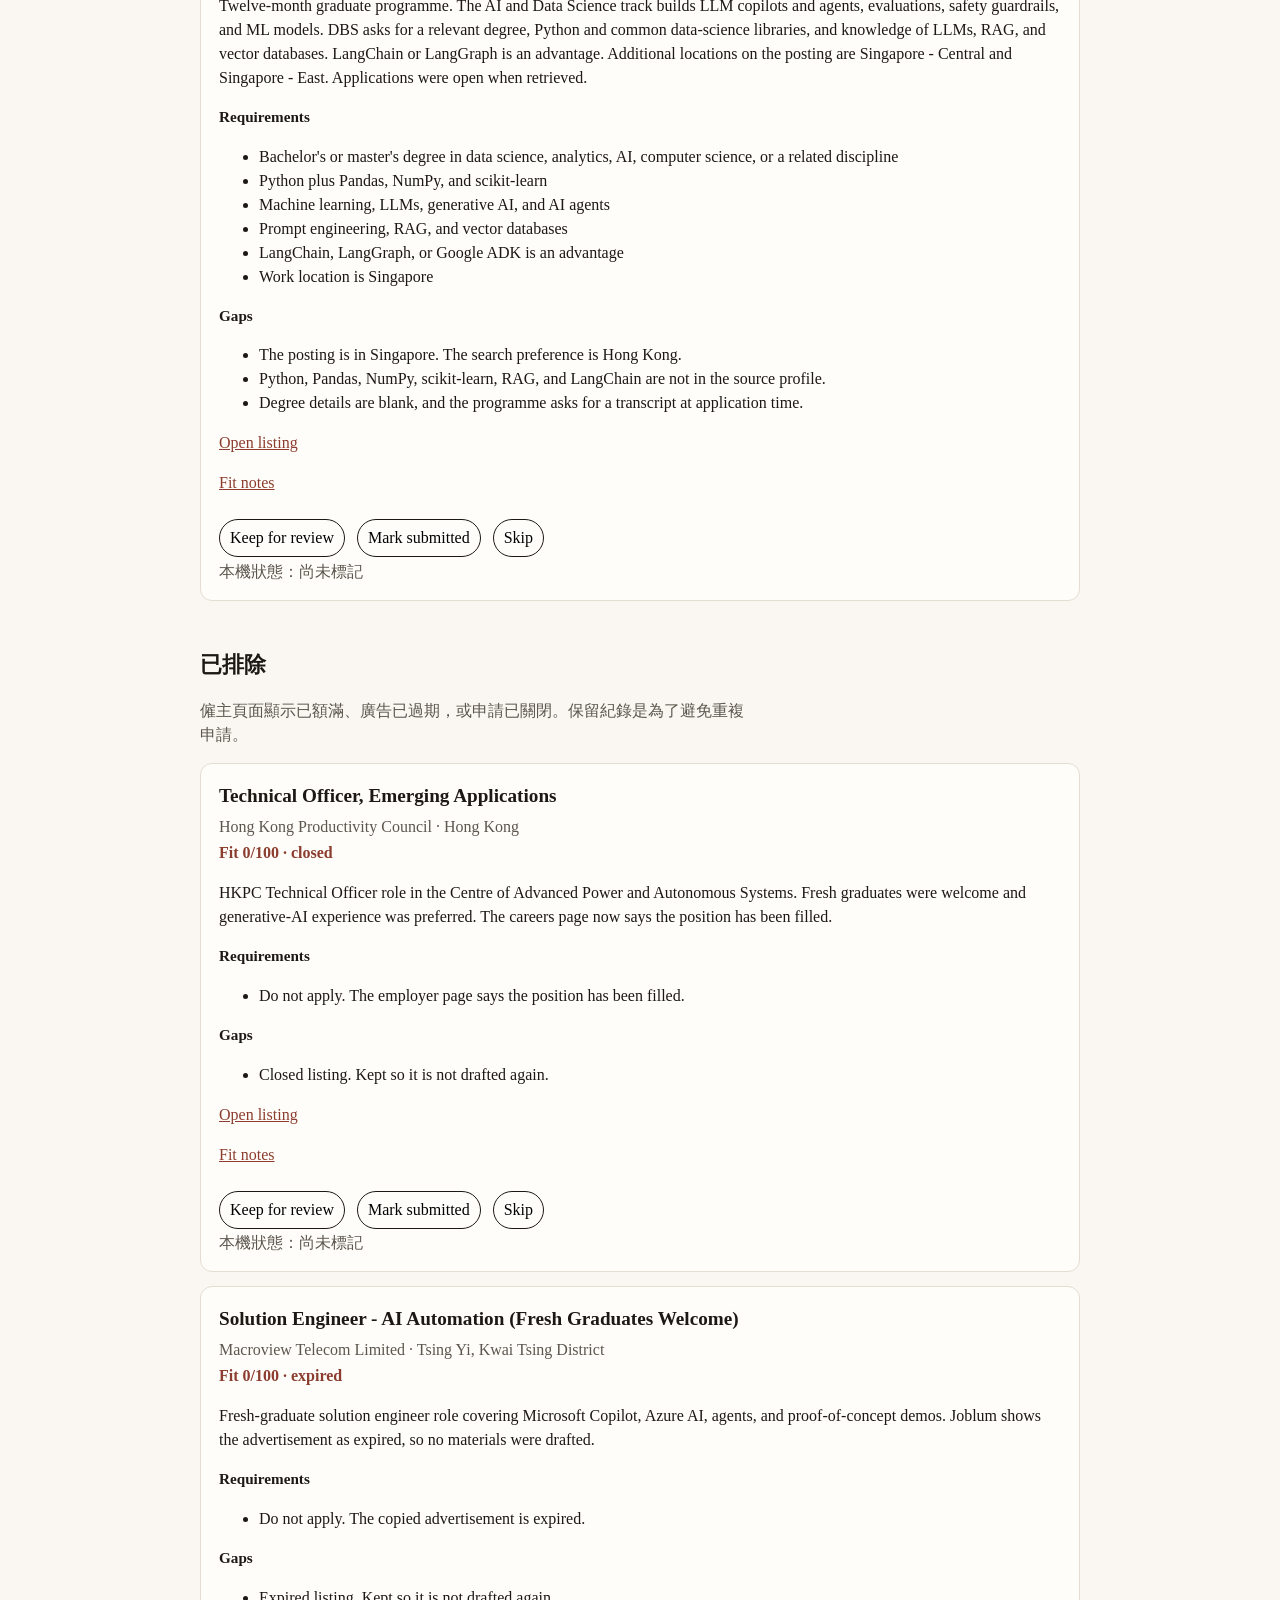
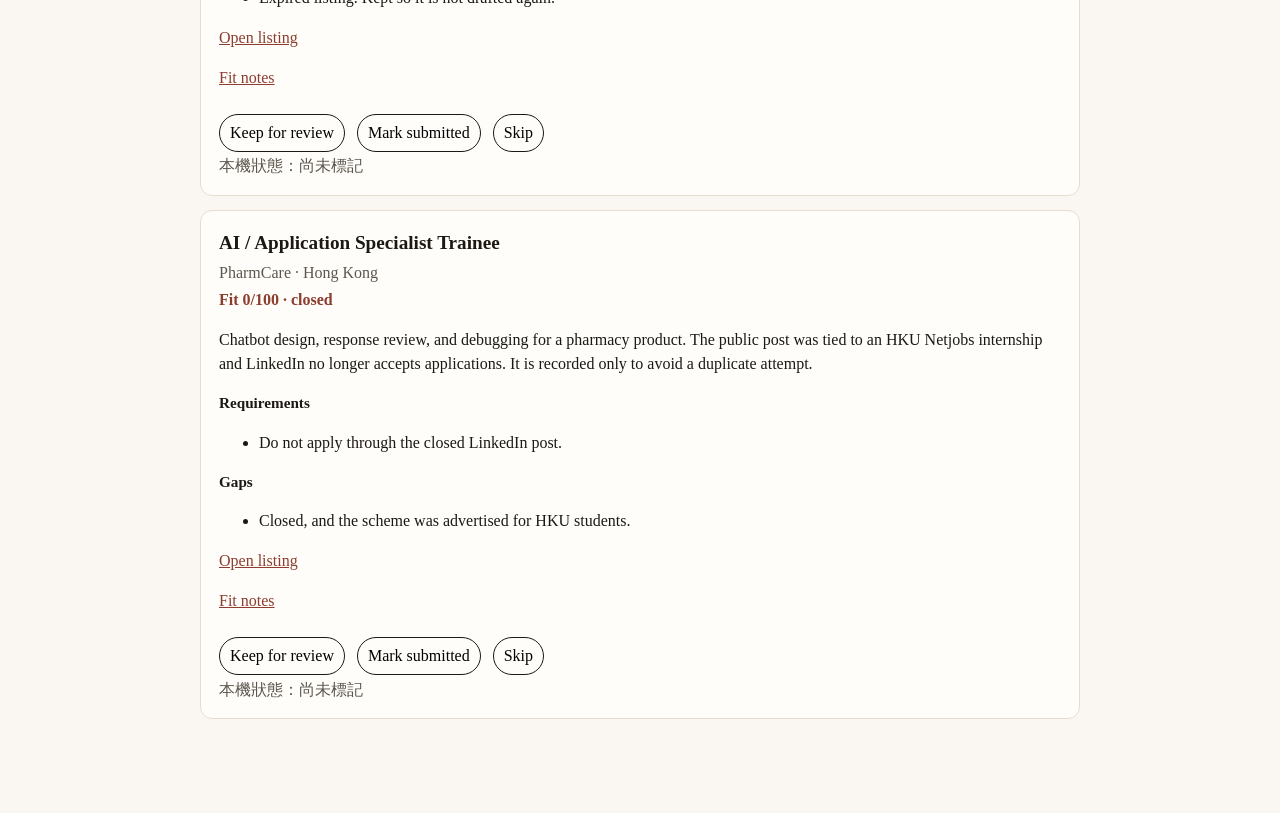
==== commit 254d422c: "Remove an inferred Chinese name from the profile. The assignment only records CHEUNG Yuk Yuen, so th" ====
--- a/web/index.html
+++ b/web/index.html
@@ -55,7 +55,7 @@
 <body>
   <main>
     <h1>職位搜尋與申請草稿</h1>
-    <p class="lead">CHEUNG Yuk Yuen（張煜源），AI Application Trainee。搜尋日為 2026-10-06。這些是草稿，尚未向任何僱主提交。</p>
+    <p class="lead">CHEUNG Yuk Yuen，AI Application Trainee。搜尋日為 2026-10-06。這些是草稿，尚未向任何僱主提交。</p>
     <p class="lead">偏好地區是香港，目標是 AI 應用、機械人軟件、見習或實習。履歷只使用作業裡寫過的工作內容。電郵、電話、院校和學位留空，避免把沒有來源的資料寫進申請。</p>
     <p><a href="../applications/master/cv.md">主履歷草稿</a></p>
     <div class="filters">
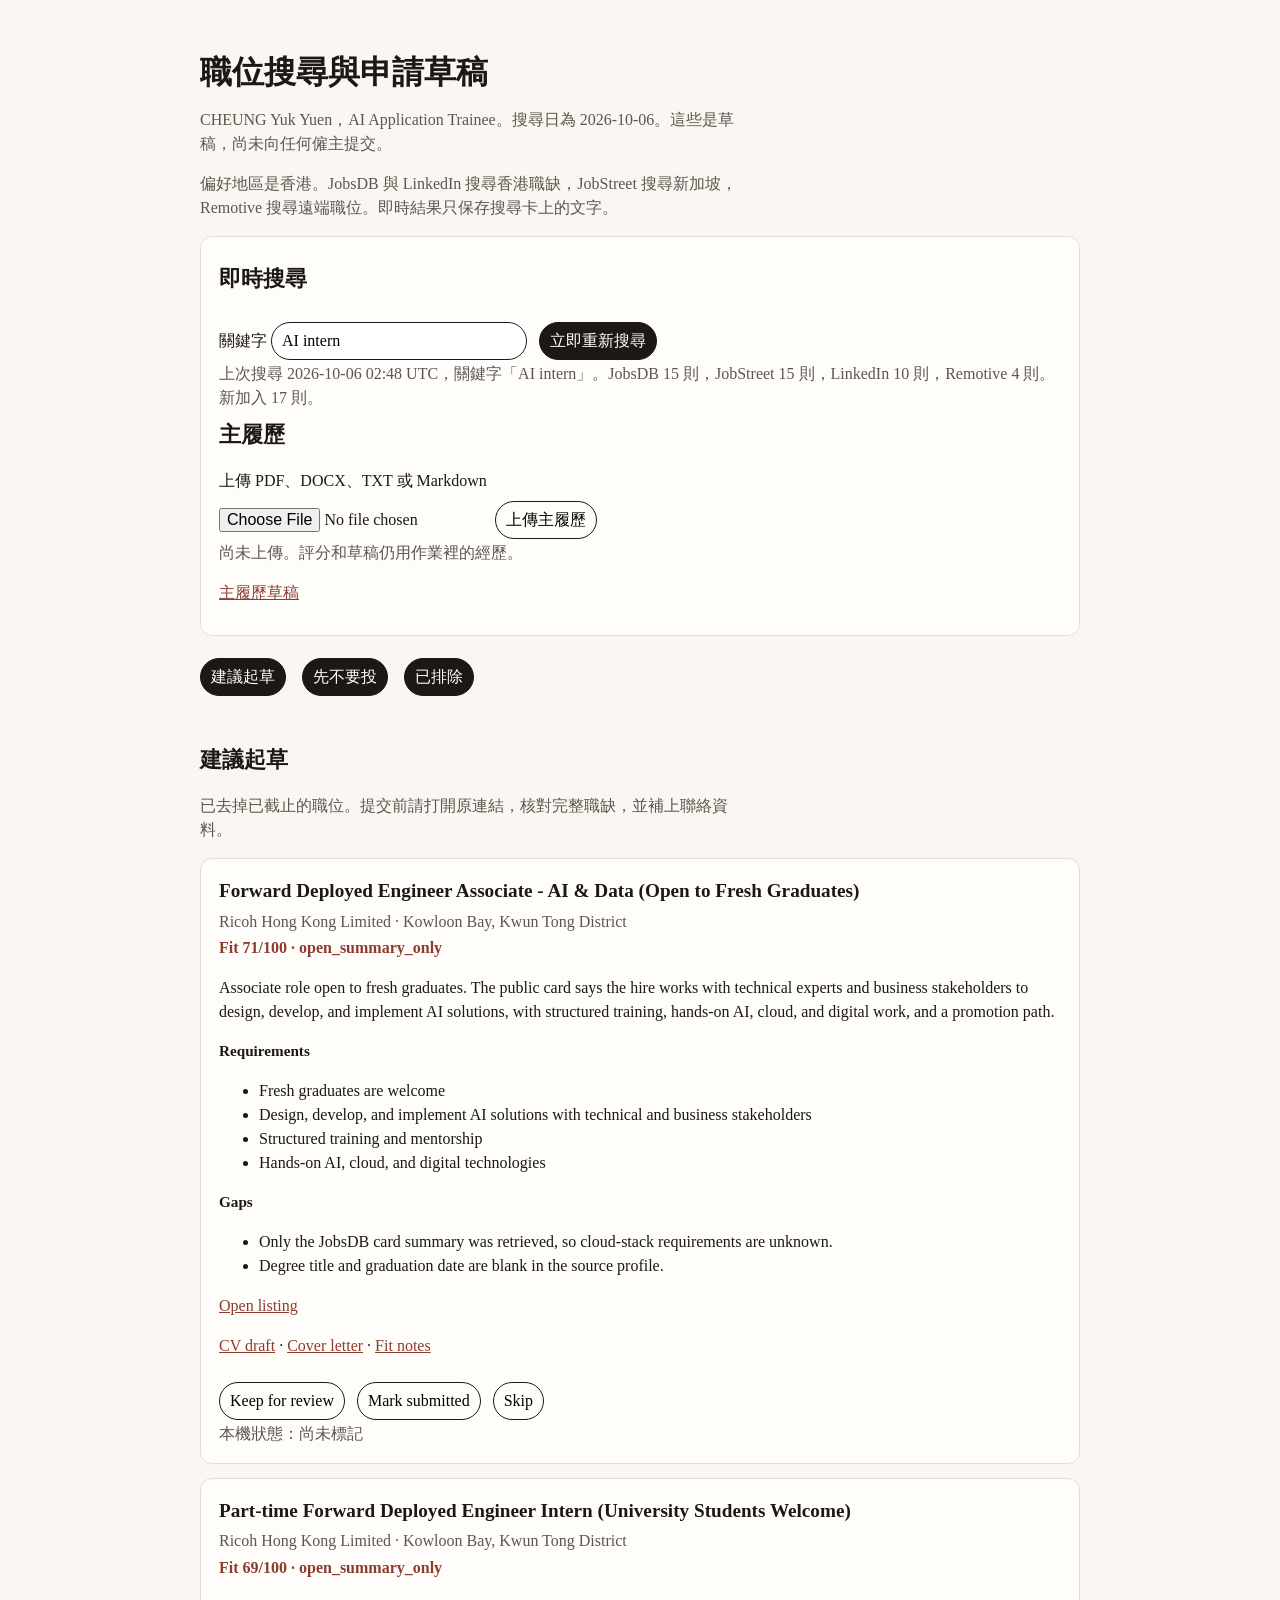
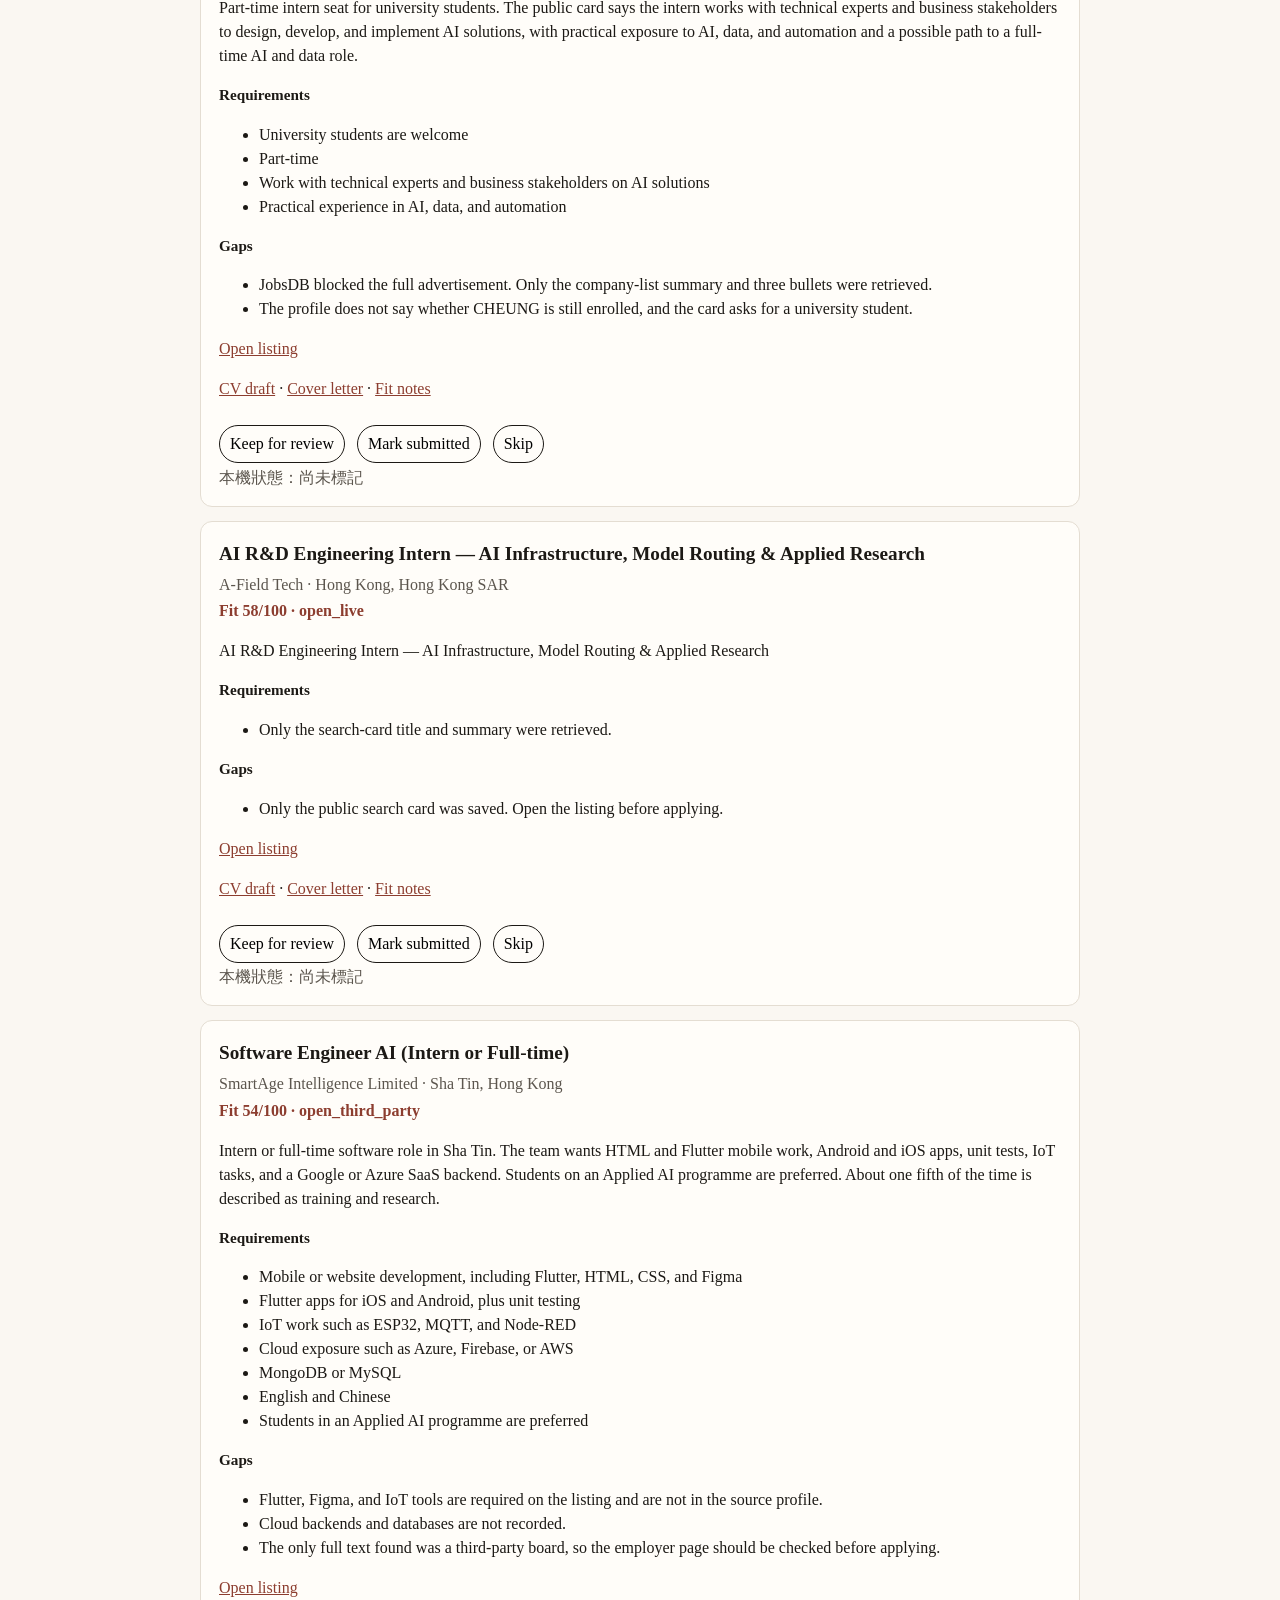
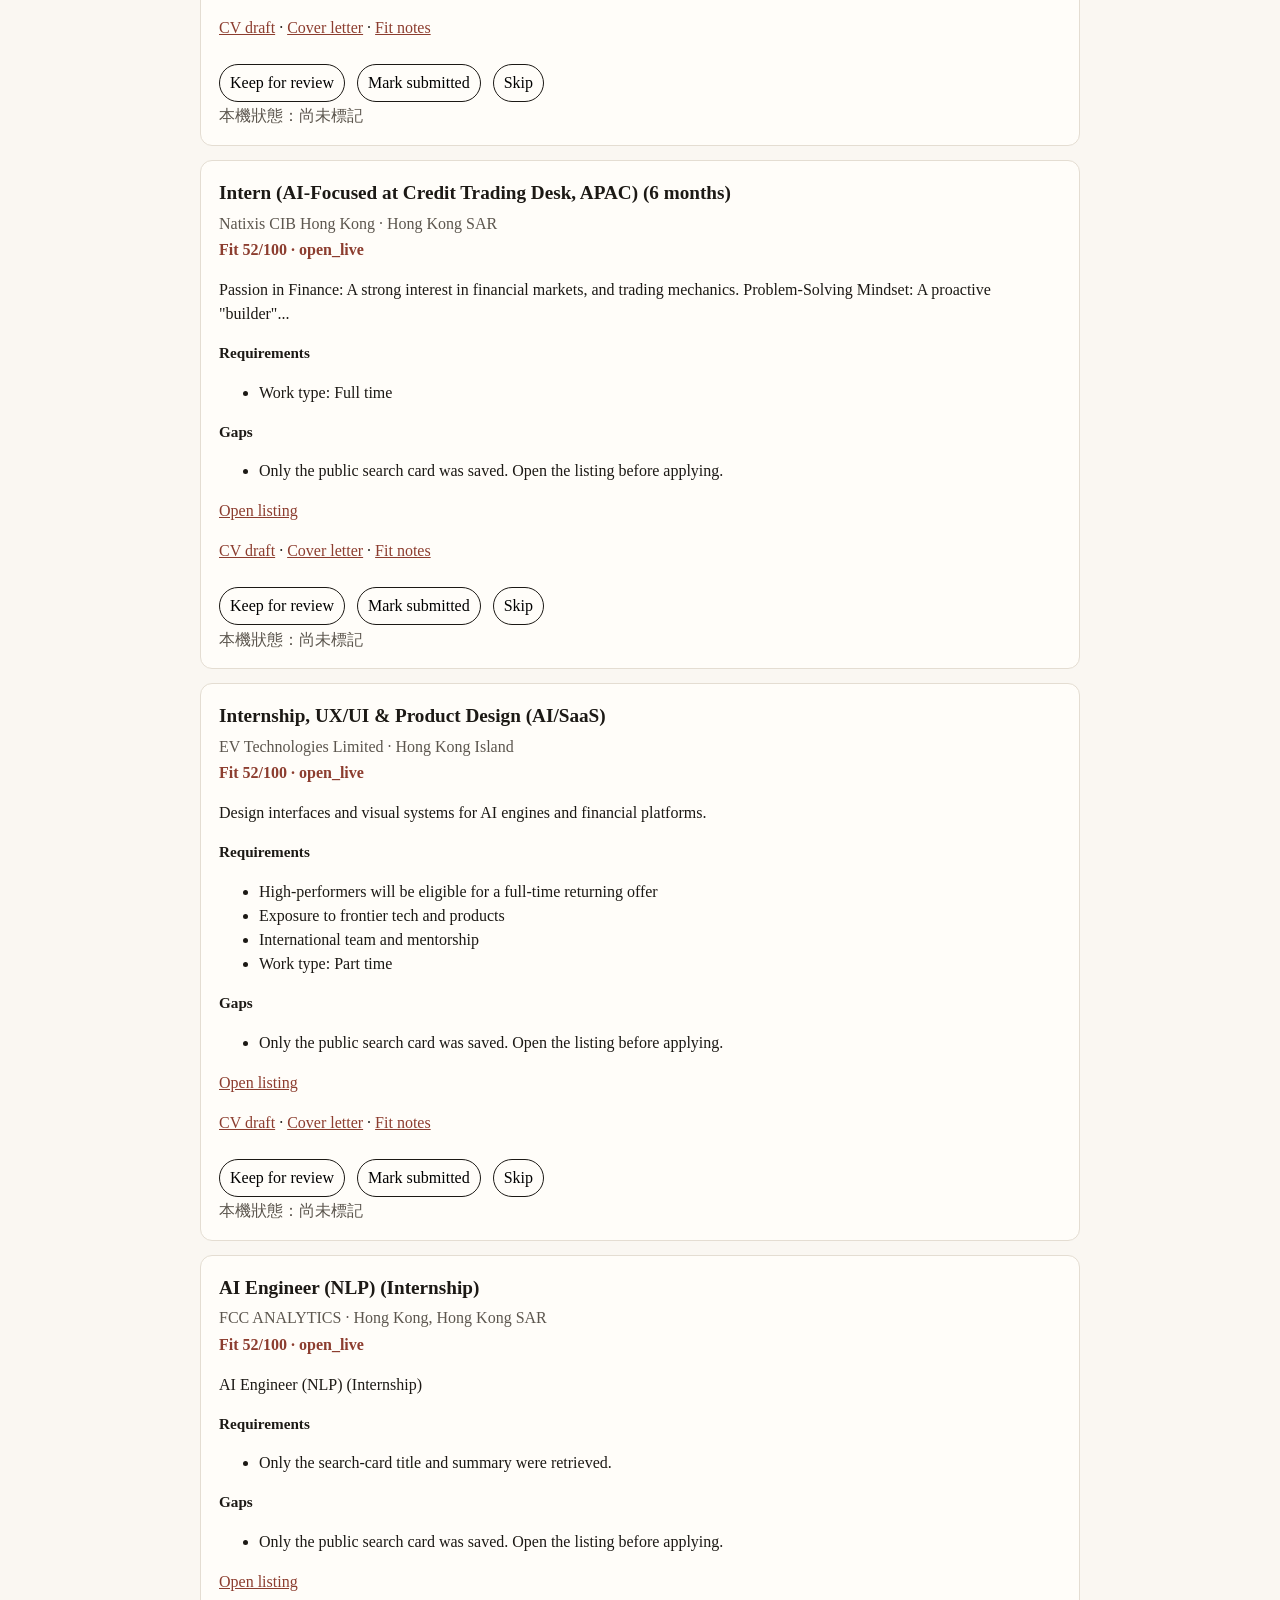
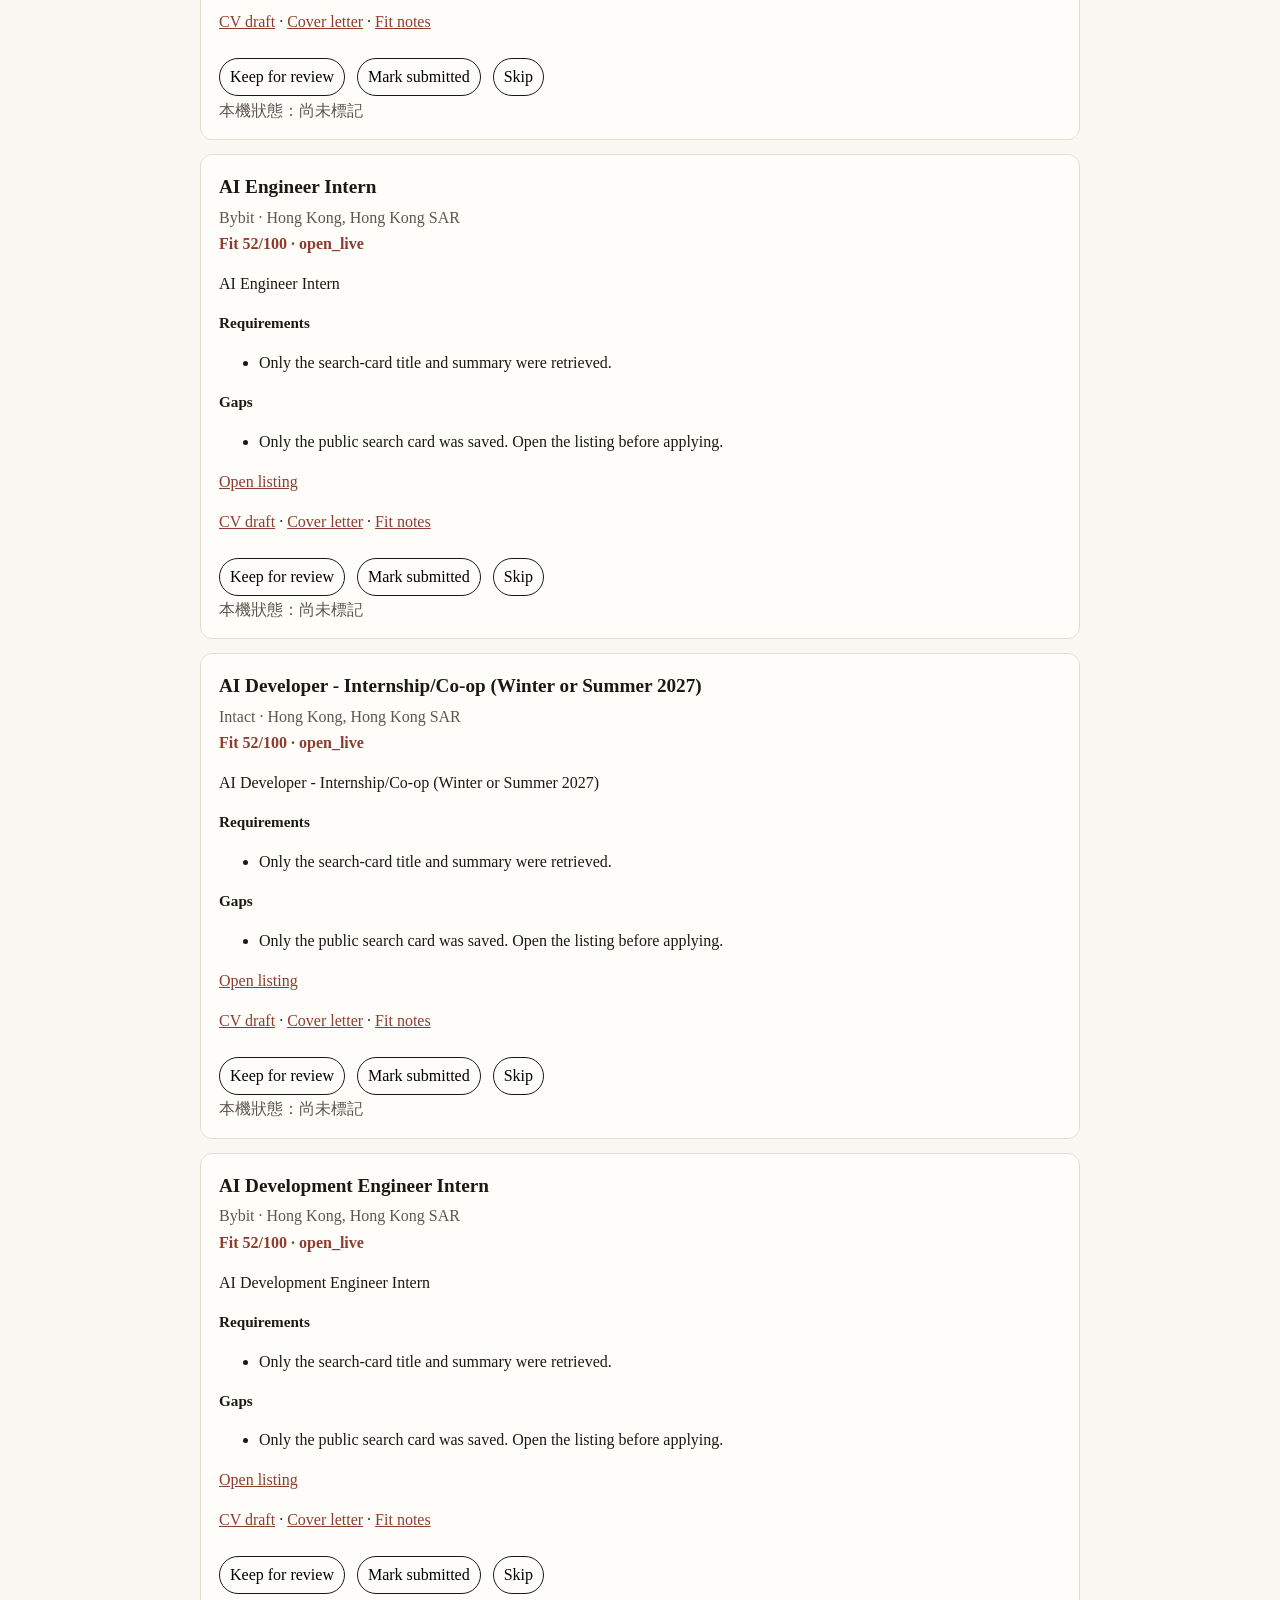
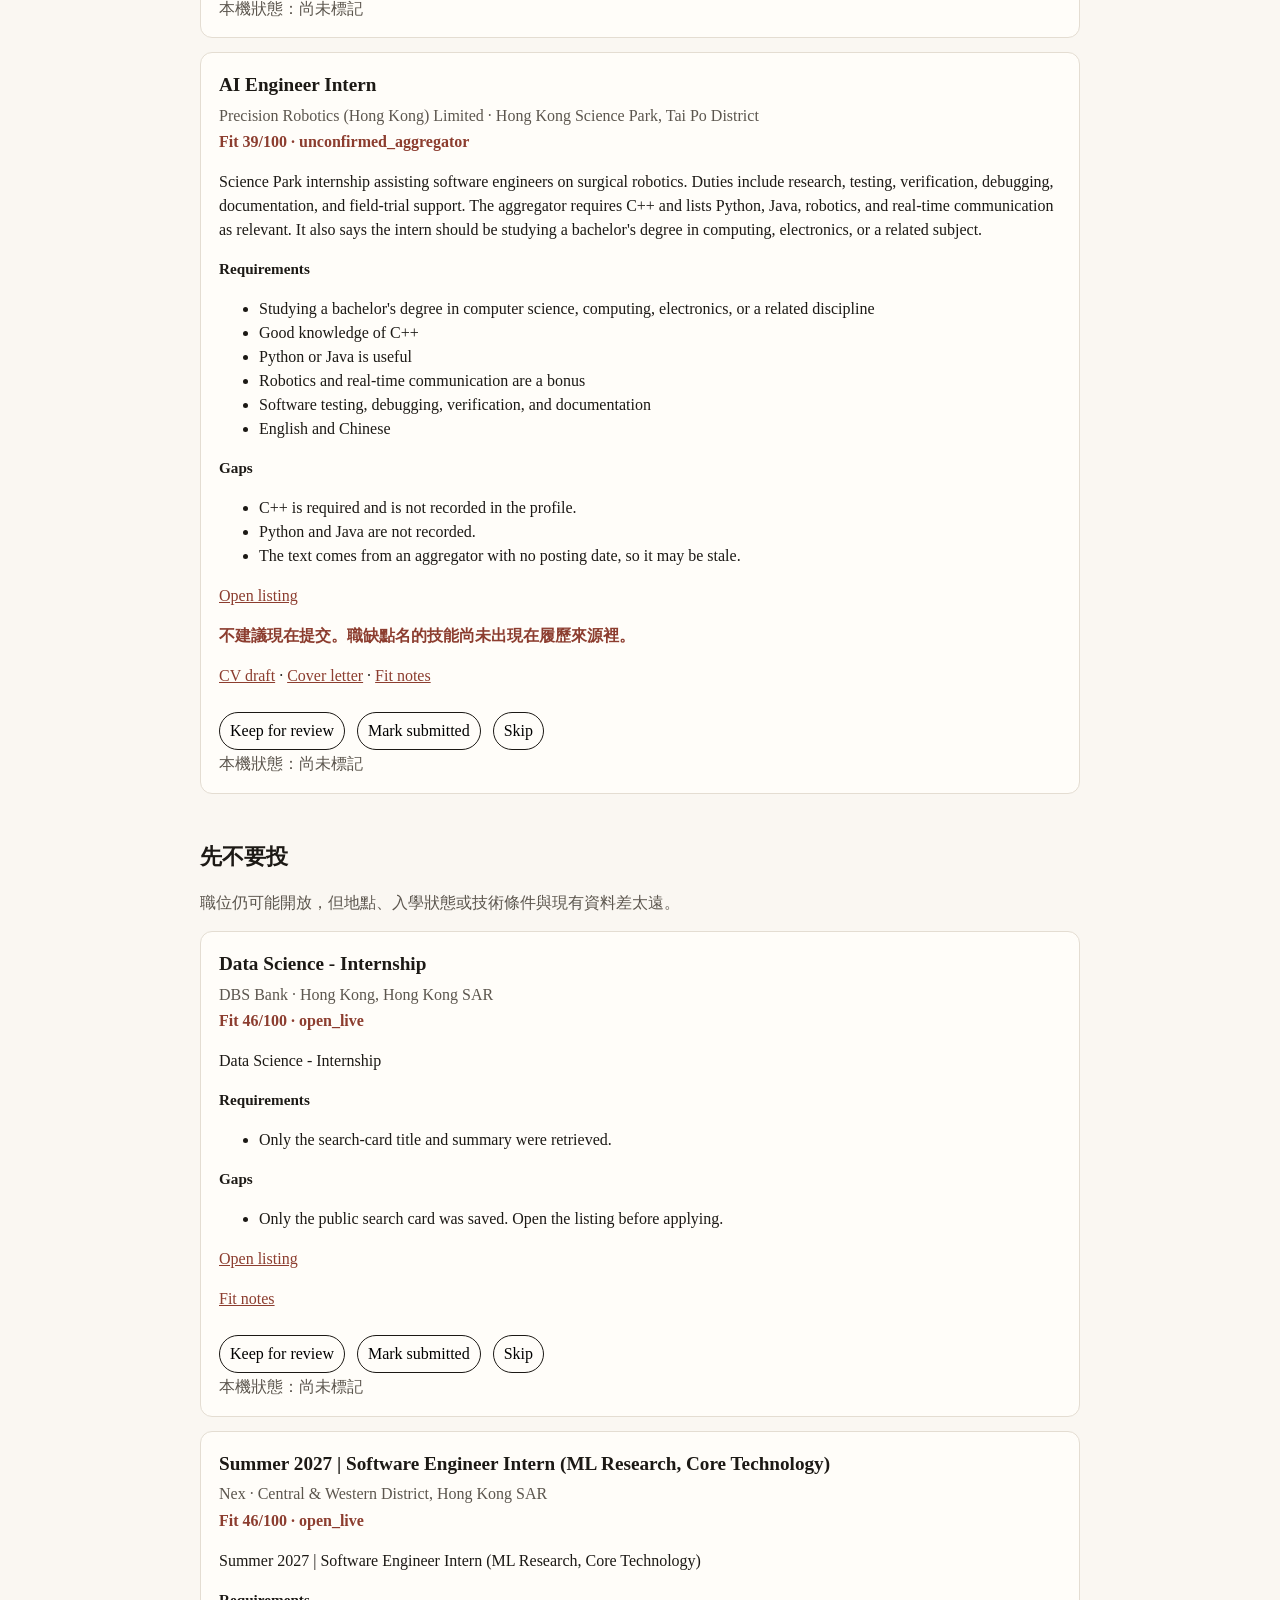
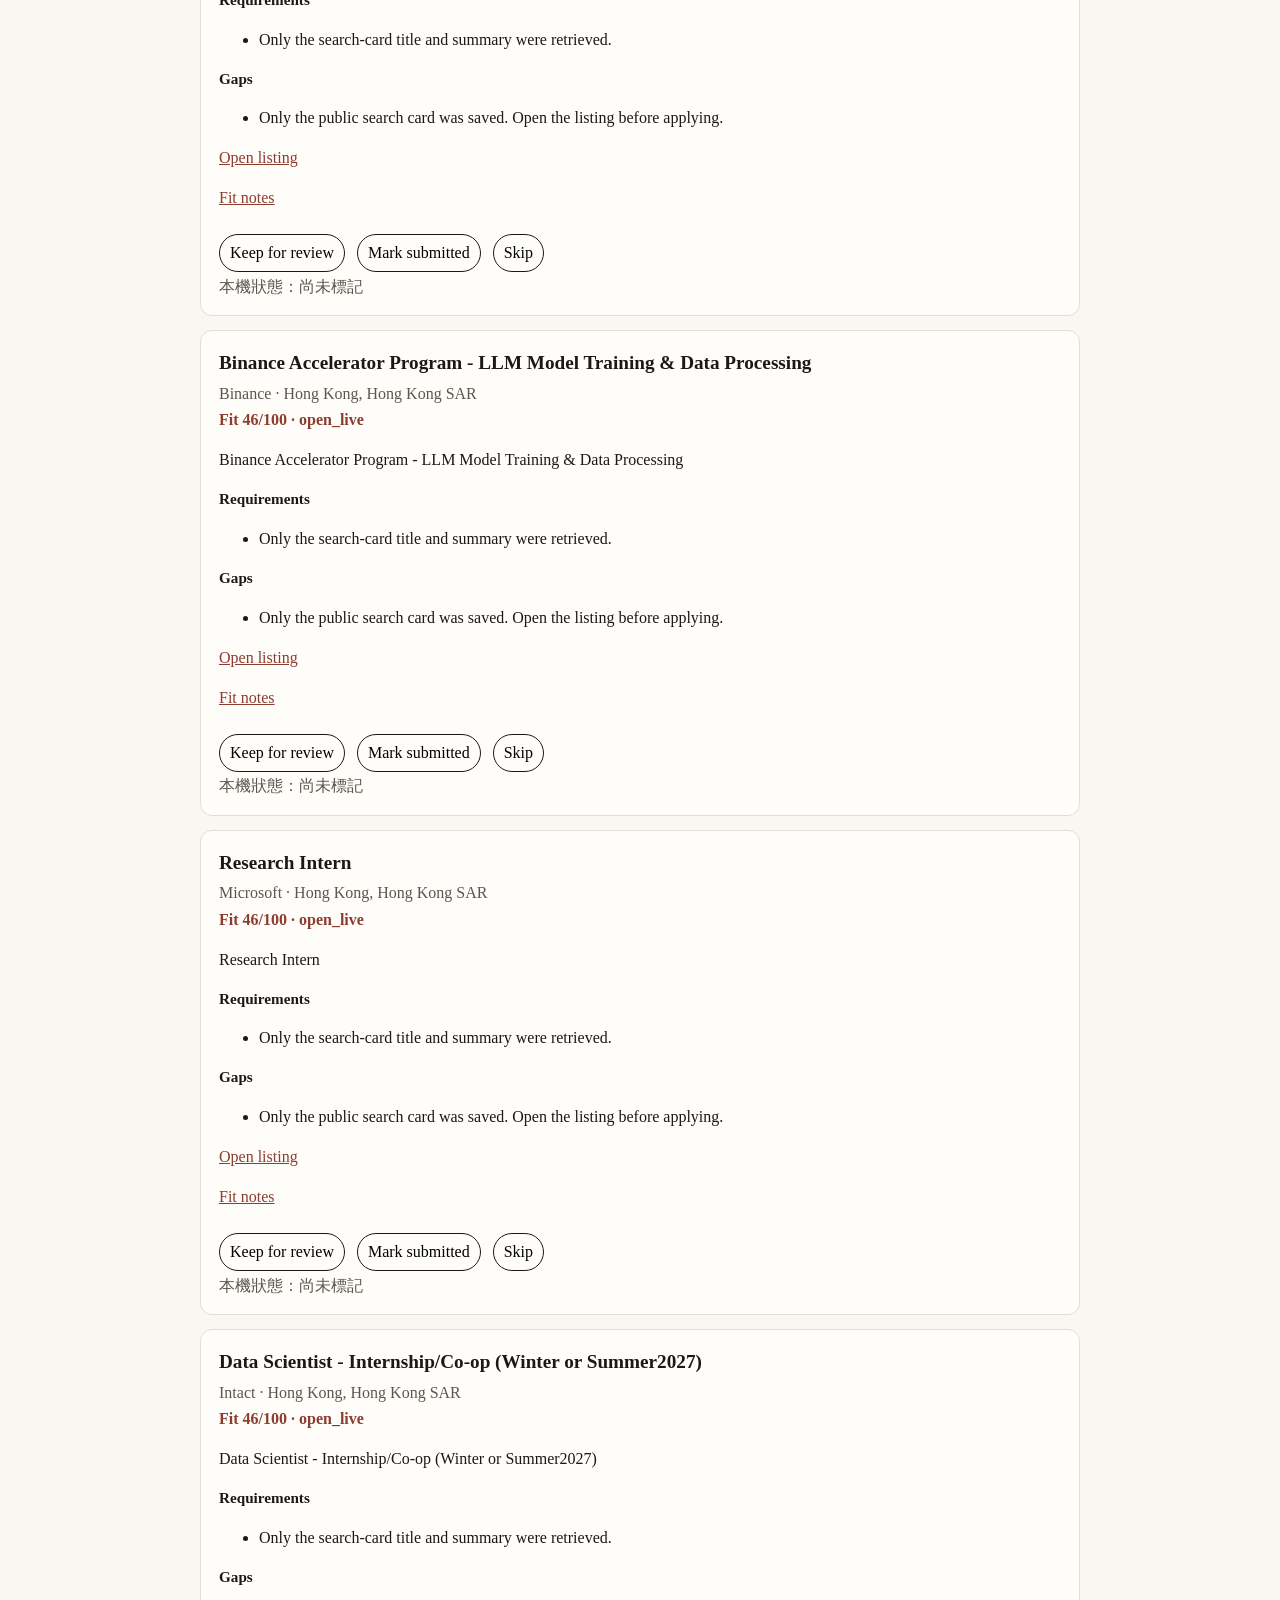
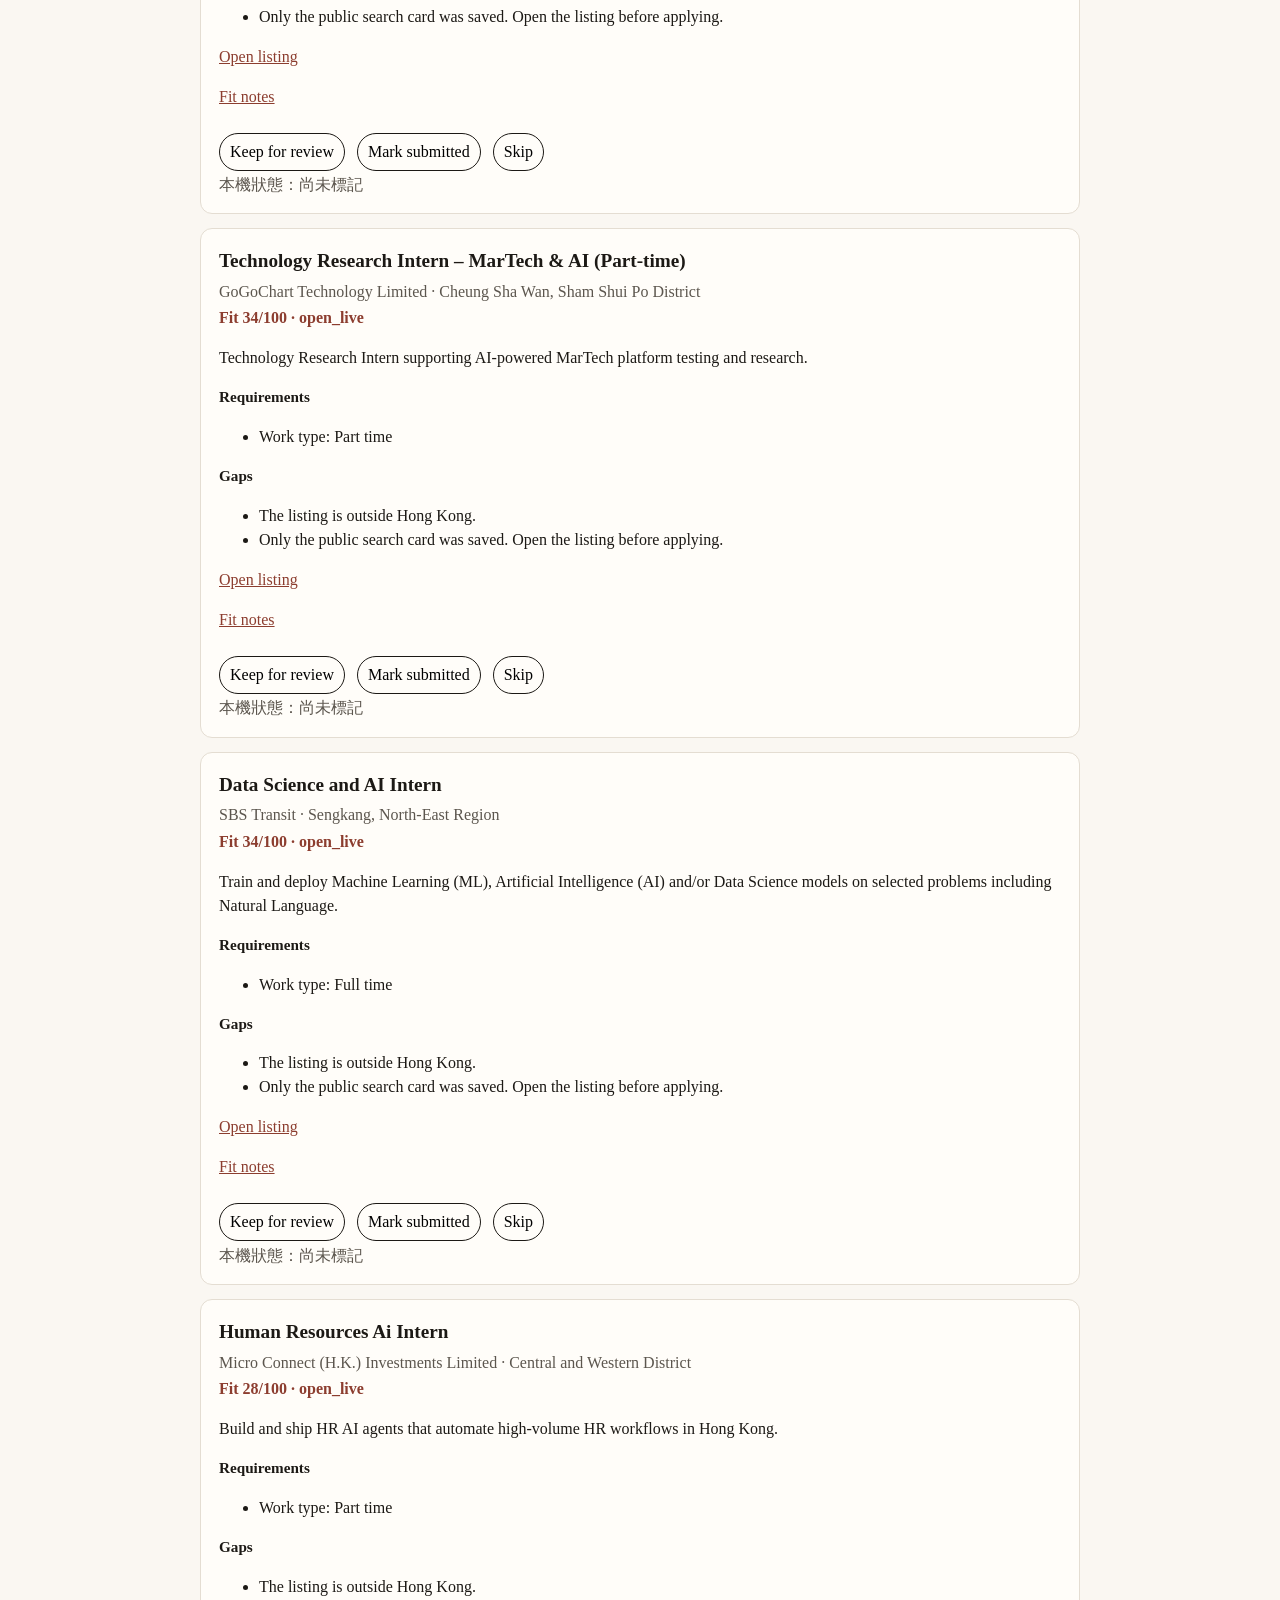
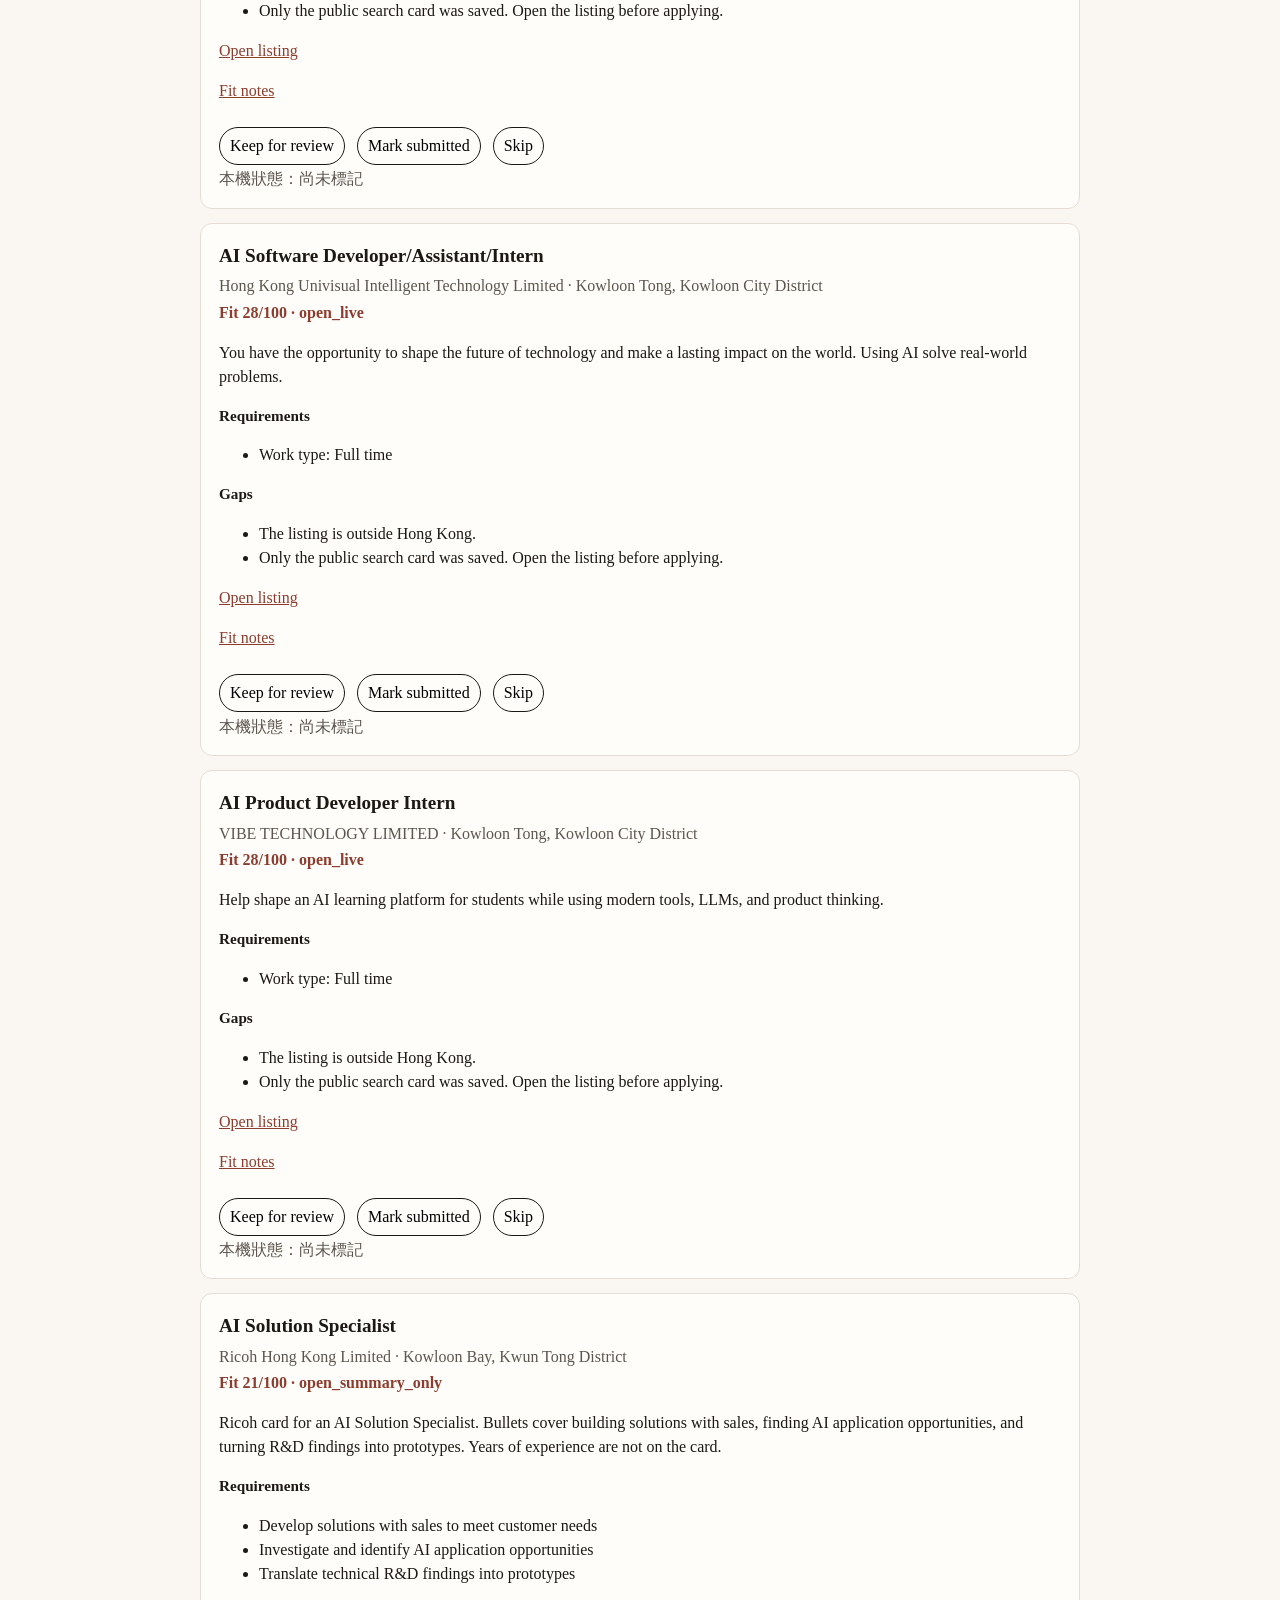
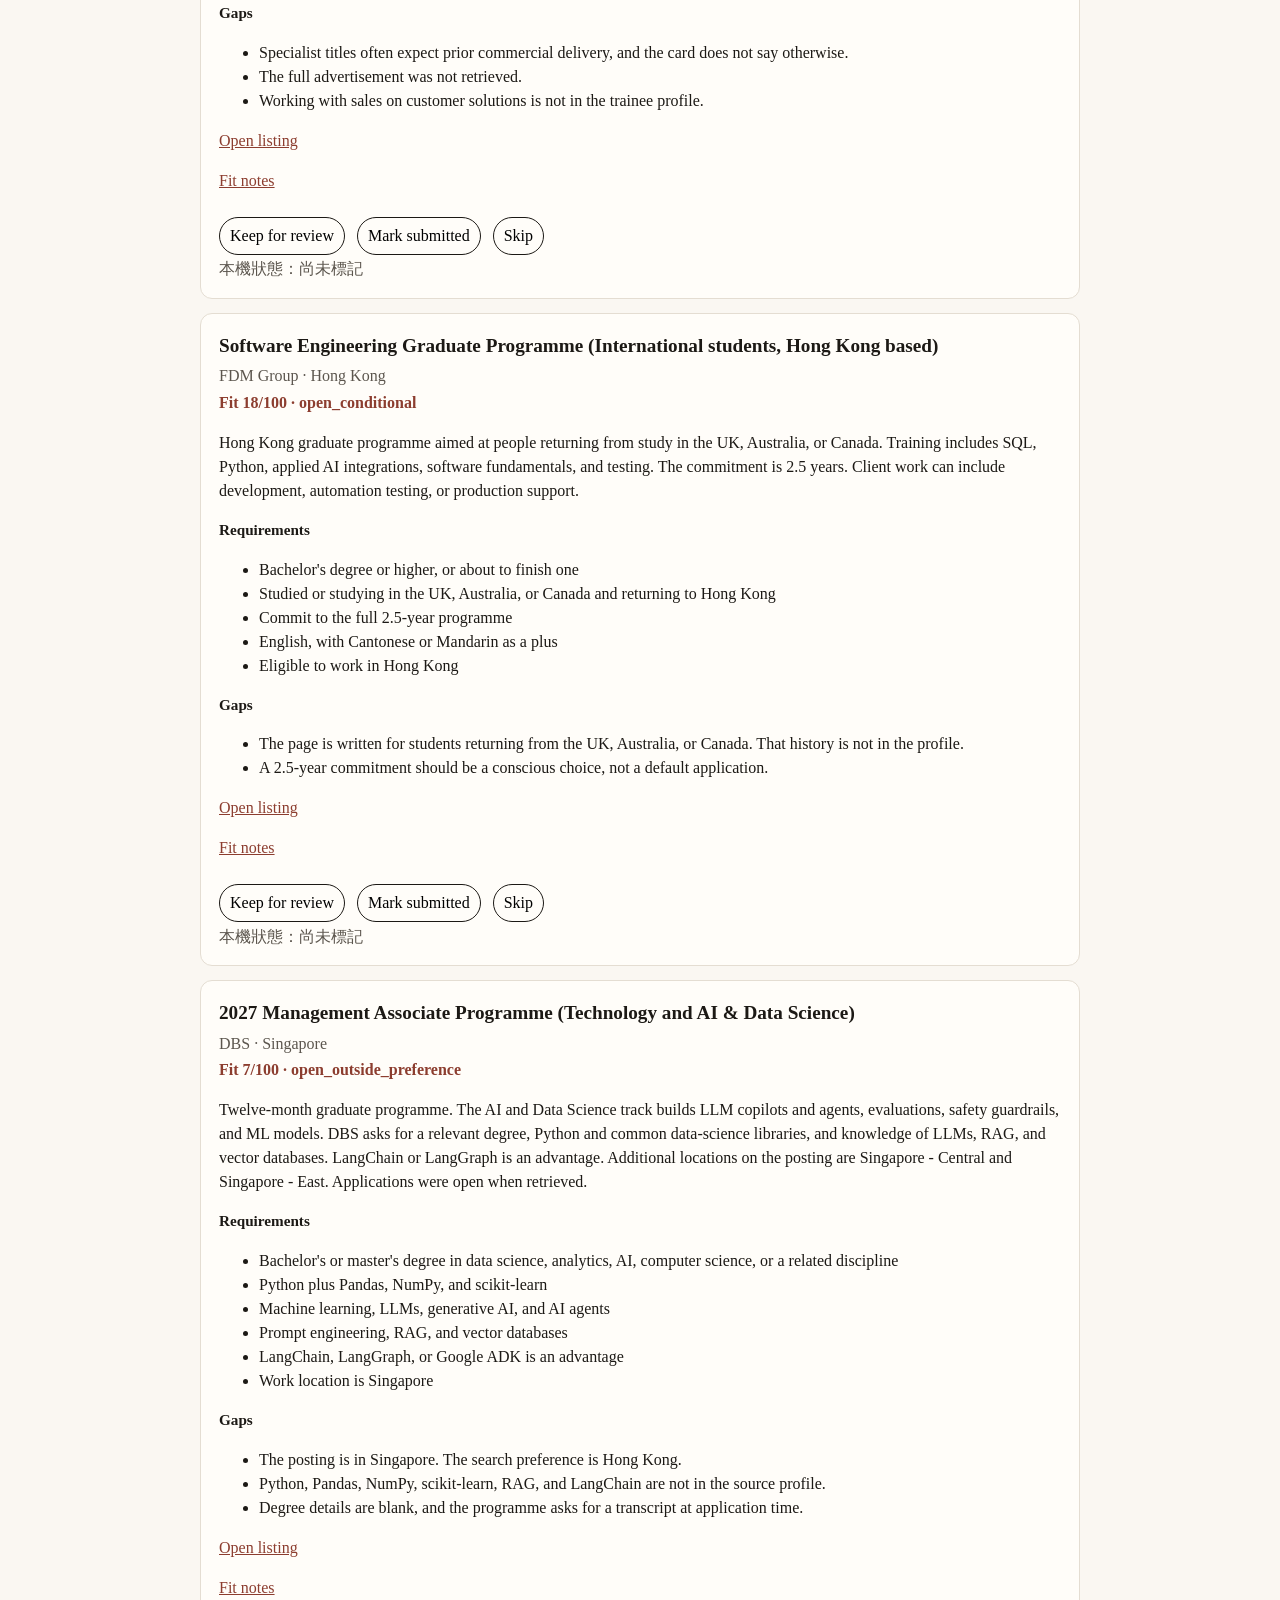
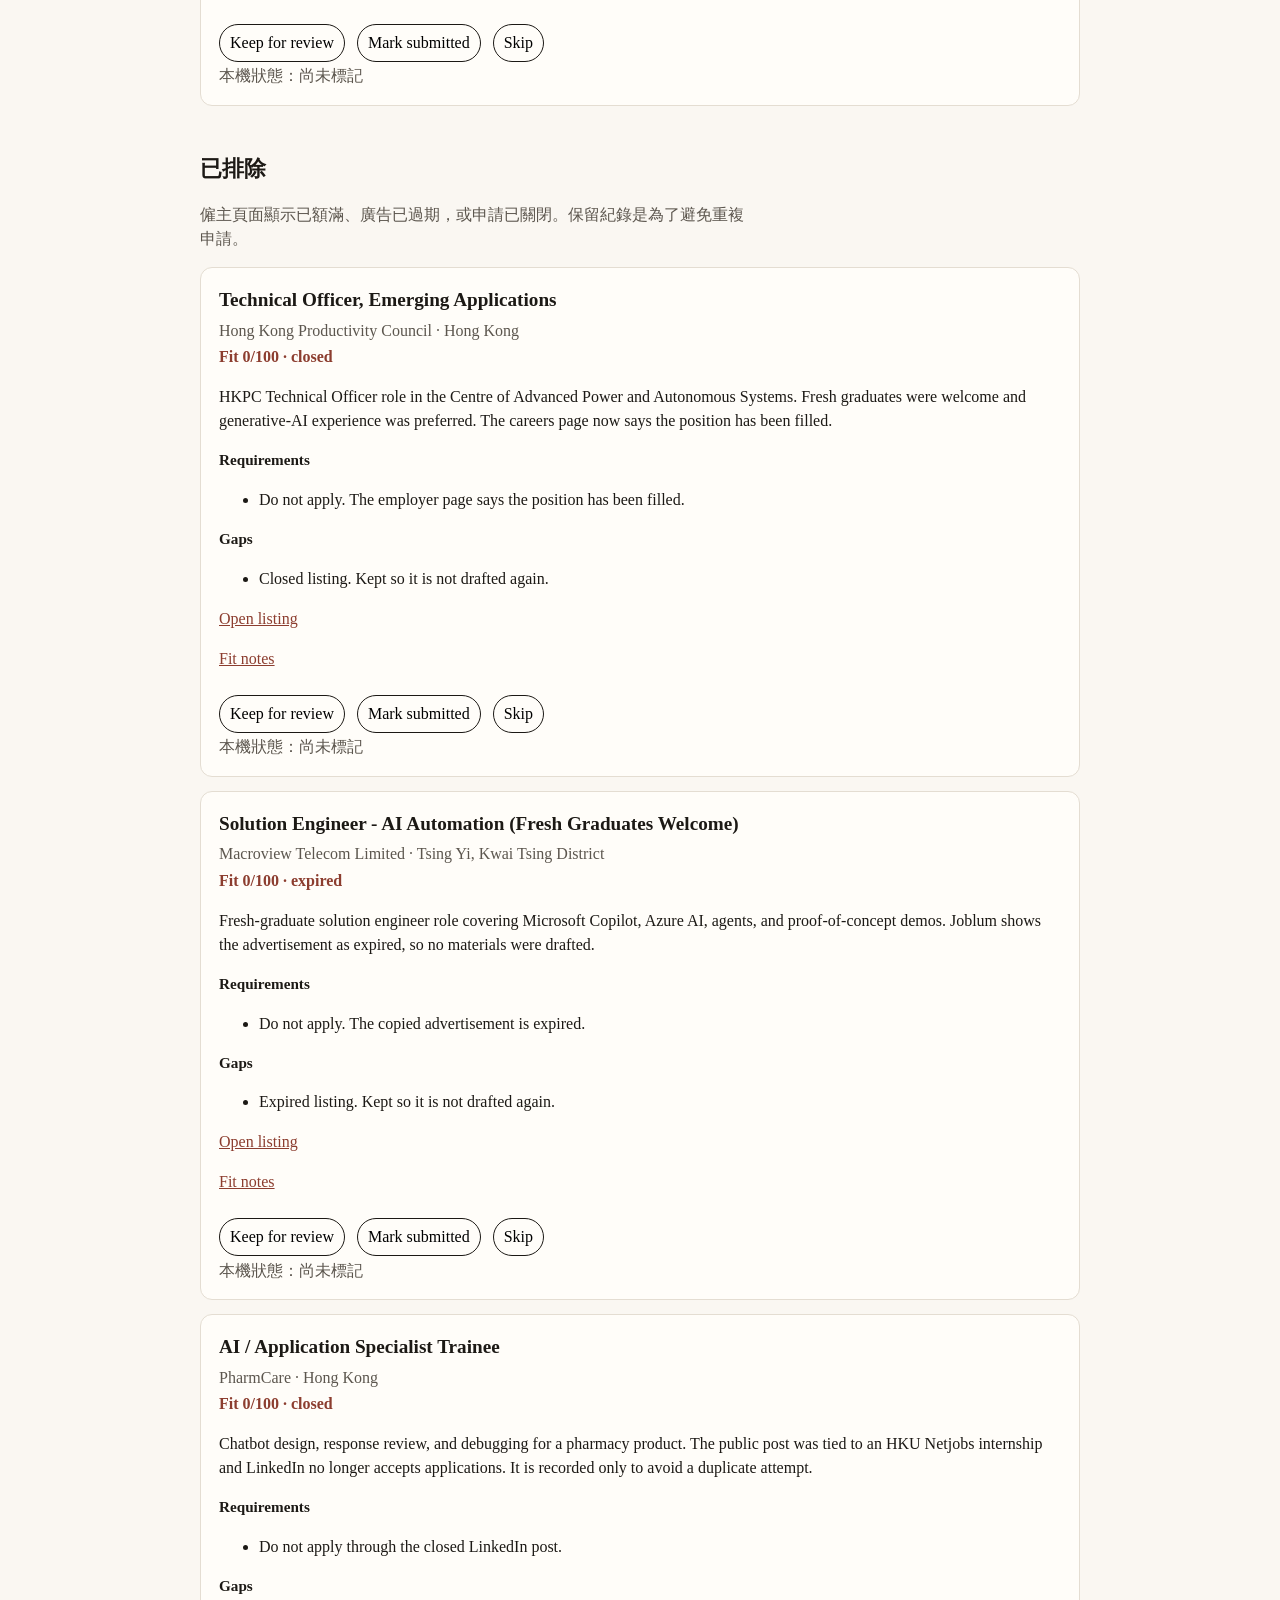
==== commit f6464721: "Add live job search, a refetch button, and master CV upload. Search JobsDB, JobStreet, LinkedIn, and" ====
--- a/web/index.html
+++ b/web/index.html
@@ -39,7 +39,7 @@
     .meta, .score, .state { color: var(--muted); margin: 0.15em 0; }
     .score { color: var(--accent); font-weight: 650; }
     a { color: var(--accent); }
-    button {
+    button, input[type="text"] {
       font: inherit;
       margin: 8px 8px 0 0;
       padding: 6px 10px;
@@ -48,16 +48,41 @@
       background: transparent;
       cursor: pointer;
     }
-    button[aria-pressed="true"] { background: var(--ink); color: white; }
+    input[type="text"] { cursor: text; min-width: 16rem; background: white; }
+    input[type="file"] { font: inherit; margin-top: 8px; }
+    button[aria-pressed="true"], button.primary { background: var(--ink); color: white; }
+    button:disabled { opacity: 0.55; cursor: wait; }
     .filters { display: flex; gap: 8px; flex-wrap: wrap; margin: 12px 0 4px; }
+    .panel {
+      background: var(--card);
+      border: 1px solid var(--line);
+      border-radius: 12px;
+      padding: 18px 18px 14px;
+      margin: 14px 0;
+    }
+    .panel h2 { margin-top: 0.4em; }
   </style>
 </head>
 <body>
   <main>
     <h1>職位搜尋與申請草稿</h1>
     <p class="lead">CHEUNG Yuk Yuen，AI Application Trainee。搜尋日為 2026-10-06。這些是草稿，尚未向任何僱主提交。</p>
-    <p class="lead">偏好地區是香港，目標是 AI 應用、機械人軟件、見習或實習。履歷只使用作業裡寫過的工作內容。電郵、電話、院校和學位留空，避免把沒有來源的資料寫進申請。</p>
-    <p><a href="../applications/master/cv.md">主履歷草稿</a></p>
+    <p class="lead">偏好地區是香港。JobsDB 與 LinkedIn 搜尋香港職缺，JobStreet 搜尋新加坡，Remotive 搜尋遠端職位。即時結果只保存搜尋卡上的文字。</p>
+    <section class="panel">
+      <h2>即時搜尋</h2>
+      <label for="keywords">關鍵字</label>
+      <input id="keywords" type="text" value="AI intern">
+      <button id="refetch" class="primary" type="button">立即重新搜尋</button>
+      <p id="search-status" class="state">上次搜尋 2026-10-06 02:48 UTC，關鍵字「AI intern」。JobsDB 15 則，JobStreet 15 則，LinkedIn 10 則，Remotive 4 則。新加入 17 則。</p>
+      <h2>主履歷</h2>
+      <form id="cv-form">
+        <label for="cv-file">上傳 PDF、DOCX、TXT 或 Markdown</label><br>
+        <input id="cv-file" name="cv" type="file" accept=".pdf,.docx,.txt,.md,.markdown" required>
+        <button type="submit">上傳主履歷</button>
+      </form>
+      <p id="cv-status" class="state">尚未上傳。評分和草稿仍用作業裡的經歷。</p>
+      <p><a href="../applications/master/cv.md">主履歷草稿</a></p>
+    </section>
     <div class="filters">
       <button type="button" data-filter="draft" aria-pressed="true">建議起草</button>
       <button type="button" data-filter="hold" aria-pressed="true">先不要投</button>
@@ -112,6 +137,29 @@
     </article>
     
 
+    <article class="card" data-id="live-linkedin-4467966959" data-kind="draft">
+      <header>
+        <h3>AI R&amp;D Engineering Intern — AI Infrastructure, Model Routing &amp; Applied Research</h3>
+        <p class="meta">A-Field Tech · Hong Kong, Hong Kong SAR</p>
+        <p class="score">Fit 58/100 · open_live</p>
+      </header>
+      <p>AI R&amp;D Engineering Intern — AI Infrastructure, Model Routing &amp; Applied Research</p>
+      <h4>Requirements</h4>
+      <ul><li>Only the search-card title and summary were retrieved.</li></ul>
+      <h4>Gaps</h4>
+      <ul><li>Only the public search card was saved. Open the listing before applying.</li></ul>
+      <p><a href="https://hk.linkedin.com/jobs/view/ai-r-d-engineering-intern-%E2%80%94-ai-infrastructure-model-routing-applied-research-at-a-field-tech-4467966959">Open listing</a></p>
+      
+      <p class="links"><a href="../applications/live-linkedin-4467966959/cv.md">CV draft</a> · <a href="../applications/live-linkedin-4467966959/cover-letter.md">Cover letter</a> · <a href="../applications/live-linkedin-4467966959/fit-notes.md">Fit notes</a></p>
+      <div class="actions">
+        <button type="button" data-mark="ready_for_review">Keep for review</button>
+        <button type="button" data-mark="applied">Mark submitted</button>
+        <button type="button" data-mark="skipped">Skip</button>
+      </div>
+      <p class="state" data-state></p>
+    </article>
+    
+
     <article class="card" data-id="smartage-swe-ai" data-kind="draft">
       <header>
         <h3>Software Engineer AI (Intern or Full-time)</h3>
@@ -126,6 +174,145 @@
       <p><a href="https://www.techjobasia.com/jobs/CTqdRMU_Q1-ODjmWUJia1w---Software-Engineer-AI-(Intern-or-Full-time)">Open listing</a></p>
       
       <p class="links"><a href="../applications/smartage-swe-ai/cv.md">CV draft</a> · <a href="../applications/smartage-swe-ai/cover-letter.md">Cover letter</a> · <a href="../applications/smartage-swe-ai/fit-notes.md">Fit notes</a></p>
+      <div class="actions">
+        <button type="button" data-mark="ready_for_review">Keep for review</button>
+        <button type="button" data-mark="applied">Mark submitted</button>
+        <button type="button" data-mark="skipped">Skip</button>
+      </div>
+      <p class="state" data-state></p>
+    </article>
+    
+
+    <article class="card" data-id="live-jobsdb-95035037" data-kind="draft">
+      <header>
+        <h3>Intern (AI-Focused at Credit Trading Desk, APAC) (6 months)</h3>
+        <p class="meta">Natixis CIB Hong Kong · Hong Kong SAR</p>
+        <p class="score">Fit 52/100 · open_live</p>
+      </header>
+      <p>Passion in Finance: A strong interest in financial markets, and trading mechanics.
+Problem-Solving Mindset: A proactive &quot;builder&quot;...</p>
+      <h4>Requirements</h4>
+      <ul><li>Work type: Full time</li></ul>
+      <h4>Gaps</h4>
+      <ul><li>Only the public search card was saved. Open the listing before applying.</li></ul>
+      <p><a href="https://hk.jobsdb.com/job/95035037">Open listing</a></p>
+      
+      <p class="links"><a href="../applications/live-jobsdb-95035037/cv.md">CV draft</a> · <a href="../applications/live-jobsdb-95035037/cover-letter.md">Cover letter</a> · <a href="../applications/live-jobsdb-95035037/fit-notes.md">Fit notes</a></p>
+      <div class="actions">
+        <button type="button" data-mark="ready_for_review">Keep for review</button>
+        <button type="button" data-mark="applied">Mark submitted</button>
+        <button type="button" data-mark="skipped">Skip</button>
+      </div>
+      <p class="state" data-state></p>
+    </article>
+    
+
+    <article class="card" data-id="live-jobsdb-94691097" data-kind="draft">
+      <header>
+        <h3>Internship, UX/UI &amp; Product Design (AI/SaaS)</h3>
+        <p class="meta">EV Technologies Limited · Hong Kong Island</p>
+        <p class="score">Fit 52/100 · open_live</p>
+      </header>
+      <p>Design interfaces and visual systems for AI engines and financial platforms.</p>
+      <h4>Requirements</h4>
+      <ul><li>High-performers will be eligible for a full-time returning offer</li><li>Exposure to frontier tech and products</li><li>International team and mentorship</li><li>Work type: Part time</li></ul>
+      <h4>Gaps</h4>
+      <ul><li>Only the public search card was saved. Open the listing before applying.</li></ul>
+      <p><a href="https://hk.jobsdb.com/job/94691097">Open listing</a></p>
+      
+      <p class="links"><a href="../applications/live-jobsdb-94691097/cv.md">CV draft</a> · <a href="../applications/live-jobsdb-94691097/cover-letter.md">Cover letter</a> · <a href="../applications/live-jobsdb-94691097/fit-notes.md">Fit notes</a></p>
+      <div class="actions">
+        <button type="button" data-mark="ready_for_review">Keep for review</button>
+        <button type="button" data-mark="applied">Mark submitted</button>
+        <button type="button" data-mark="skipped">Skip</button>
+      </div>
+      <p class="state" data-state></p>
+    </article>
+    
+
+    <article class="card" data-id="live-linkedin-4330148175" data-kind="draft">
+      <header>
+        <h3>AI Engineer (NLP) (Internship)</h3>
+        <p class="meta">FCC ANALYTICS · Hong Kong, Hong Kong SAR</p>
+        <p class="score">Fit 52/100 · open_live</p>
+      </header>
+      <p>AI Engineer (NLP) (Internship)</p>
+      <h4>Requirements</h4>
+      <ul><li>Only the search-card title and summary were retrieved.</li></ul>
+      <h4>Gaps</h4>
+      <ul><li>Only the public search card was saved. Open the listing before applying.</li></ul>
+      <p><a href="https://hk.linkedin.com/jobs/view/ai-engineer-nlp-internship-at-fcc-analytics-4330148175">Open listing</a></p>
+      
+      <p class="links"><a href="../applications/live-linkedin-4330148175/cv.md">CV draft</a> · <a href="../applications/live-linkedin-4330148175/cover-letter.md">Cover letter</a> · <a href="../applications/live-linkedin-4330148175/fit-notes.md">Fit notes</a></p>
+      <div class="actions">
+        <button type="button" data-mark="ready_for_review">Keep for review</button>
+        <button type="button" data-mark="applied">Mark submitted</button>
+        <button type="button" data-mark="skipped">Skip</button>
+      </div>
+      <p class="state" data-state></p>
+    </article>
+    
+
+    <article class="card" data-id="live-linkedin-4464874851" data-kind="draft">
+      <header>
+        <h3>AI Engineer Intern</h3>
+        <p class="meta">Bybit · Hong Kong, Hong Kong SAR</p>
+        <p class="score">Fit 52/100 · open_live</p>
+      </header>
+      <p>AI Engineer Intern</p>
+      <h4>Requirements</h4>
+      <ul><li>Only the search-card title and summary were retrieved.</li></ul>
+      <h4>Gaps</h4>
+      <ul><li>Only the public search card was saved. Open the listing before applying.</li></ul>
+      <p><a href="https://hk.linkedin.com/jobs/view/ai-engineer-intern-at-bybit-4464874851">Open listing</a></p>
+      
+      <p class="links"><a href="../applications/live-linkedin-4464874851/cv.md">CV draft</a> · <a href="../applications/live-linkedin-4464874851/cover-letter.md">Cover letter</a> · <a href="../applications/live-linkedin-4464874851/fit-notes.md">Fit notes</a></p>
+      <div class="actions">
+        <button type="button" data-mark="ready_for_review">Keep for review</button>
+        <button type="button" data-mark="applied">Mark submitted</button>
+        <button type="button" data-mark="skipped">Skip</button>
+      </div>
+      <p class="state" data-state></p>
+    </article>
+    
+
+    <article class="card" data-id="live-linkedin-4464580209" data-kind="draft">
+      <header>
+        <h3>AI Developer - Internship/Co-op (Winter or Summer 2027)</h3>
+        <p class="meta">Intact · Hong Kong, Hong Kong SAR</p>
+        <p class="score">Fit 52/100 · open_live</p>
+      </header>
+      <p>AI Developer - Internship/Co-op (Winter or Summer 2027)</p>
+      <h4>Requirements</h4>
+      <ul><li>Only the search-card title and summary were retrieved.</li></ul>
+      <h4>Gaps</h4>
+      <ul><li>Only the public search card was saved. Open the listing before applying.</li></ul>
+      <p><a href="https://hk.linkedin.com/jobs/view/ai-developer-internship-co-op-winter-or-summer-2027-at-intact-4464580209">Open listing</a></p>
+      
+      <p class="links"><a href="../applications/live-linkedin-4464580209/cv.md">CV draft</a> · <a href="../applications/live-linkedin-4464580209/cover-letter.md">Cover letter</a> · <a href="../applications/live-linkedin-4464580209/fit-notes.md">Fit notes</a></p>
+      <div class="actions">
+        <button type="button" data-mark="ready_for_review">Keep for review</button>
+        <button type="button" data-mark="applied">Mark submitted</button>
+        <button type="button" data-mark="skipped">Skip</button>
+      </div>
+      <p class="state" data-state></p>
+    </article>
+    
+
+    <article class="card" data-id="live-linkedin-4466503023" data-kind="draft">
+      <header>
+        <h3>AI Development Engineer Intern</h3>
+        <p class="meta">Bybit · Hong Kong, Hong Kong SAR</p>
+        <p class="score">Fit 52/100 · open_live</p>
+      </header>
+      <p>AI Development Engineer Intern</p>
+      <h4>Requirements</h4>
+      <ul><li>Only the search-card title and summary were retrieved.</li></ul>
+      <h4>Gaps</h4>
+      <ul><li>Only the public search card was saved. Open the listing before applying.</li></ul>
+      <p><a href="https://hk.linkedin.com/jobs/view/ai-development-engineer-intern-at-bybit-4466503023">Open listing</a></p>
+      
+      <p class="links"><a href="../applications/live-linkedin-4466503023/cv.md">CV draft</a> · <a href="../applications/live-linkedin-4466503023/cover-letter.md">Cover letter</a> · <a href="../applications/live-linkedin-4466503023/fit-notes.md">Fit notes</a></p>
       <div class="actions">
         <button type="button" data-mark="ready_for_review">Keep for review</button>
         <button type="button" data-mark="applied">Mark submitted</button>
@@ -160,6 +347,236 @@
     <h2>先不要投</h2>
     <p class="lead">職位仍可能開放，但地點、入學狀態或技術條件與現有資料差太遠。</p>
     <section id="holds">
+    <article class="card" data-id="live-linkedin-4456165750" data-kind="hold">
+      <header>
+        <h3>Data Science - Internship</h3>
+        <p class="meta">DBS Bank · Hong Kong, Hong Kong SAR</p>
+        <p class="score">Fit 46/100 · open_live</p>
+      </header>
+      <p>Data Science - Internship</p>
+      <h4>Requirements</h4>
+      <ul><li>Only the search-card title and summary were retrieved.</li></ul>
+      <h4>Gaps</h4>
+      <ul><li>Only the public search card was saved. Open the listing before applying.</li></ul>
+      <p><a href="https://hk.linkedin.com/jobs/view/data-science-internship-at-dbs-bank-4456165750">Open listing</a></p>
+      
+      <p class="links"><a href="../applications/live-linkedin-4456165750/fit-notes.md">Fit notes</a></p>
+      <div class="actions">
+        <button type="button" data-mark="ready_for_review">Keep for review</button>
+        <button type="button" data-mark="applied">Mark submitted</button>
+        <button type="button" data-mark="skipped">Skip</button>
+      </div>
+      <p class="state" data-state></p>
+    </article>
+    
+
+    <article class="card" data-id="live-linkedin-4467028193" data-kind="hold">
+      <header>
+        <h3>Summer 2027 | Software Engineer Intern (ML Research, Core Technology)</h3>
+        <p class="meta">Nex · Central &amp; Western District, Hong Kong SAR</p>
+        <p class="score">Fit 46/100 · open_live</p>
+      </header>
+      <p>Summer 2027 | Software Engineer Intern (ML Research, Core Technology)</p>
+      <h4>Requirements</h4>
+      <ul><li>Only the search-card title and summary were retrieved.</li></ul>
+      <h4>Gaps</h4>
+      <ul><li>Only the public search card was saved. Open the listing before applying.</li></ul>
+      <p><a href="https://hk.linkedin.com/jobs/view/summer-2027-software-engineer-intern-ml-research-core-technology-at-nex-4467028193">Open listing</a></p>
+      
+      <p class="links"><a href="../applications/live-linkedin-4467028193/fit-notes.md">Fit notes</a></p>
+      <div class="actions">
+        <button type="button" data-mark="ready_for_review">Keep for review</button>
+        <button type="button" data-mark="applied">Mark submitted</button>
+        <button type="button" data-mark="skipped">Skip</button>
+      </div>
+      <p class="state" data-state></p>
+    </article>
+    
+
+    <article class="card" data-id="live-linkedin-4463847041" data-kind="hold">
+      <header>
+        <h3>Binance Accelerator Program - LLM Model Training &amp; Data Processing</h3>
+        <p class="meta">Binance · Hong Kong, Hong Kong SAR</p>
+        <p class="score">Fit 46/100 · open_live</p>
+      </header>
+      <p>Binance Accelerator Program - LLM Model Training &amp; Data Processing</p>
+      <h4>Requirements</h4>
+      <ul><li>Only the search-card title and summary were retrieved.</li></ul>
+      <h4>Gaps</h4>
+      <ul><li>Only the public search card was saved. Open the listing before applying.</li></ul>
+      <p><a href="https://hk.linkedin.com/jobs/view/binance-accelerator-program-llm-model-training-data-processing-at-binance-4463847041">Open listing</a></p>
+      
+      <p class="links"><a href="../applications/live-linkedin-4463847041/fit-notes.md">Fit notes</a></p>
+      <div class="actions">
+        <button type="button" data-mark="ready_for_review">Keep for review</button>
+        <button type="button" data-mark="applied">Mark submitted</button>
+        <button type="button" data-mark="skipped">Skip</button>
+      </div>
+      <p class="state" data-state></p>
+    </article>
+    
+
+    <article class="card" data-id="live-linkedin-4462188381" data-kind="hold">
+      <header>
+        <h3>Research Intern</h3>
+        <p class="meta">Microsoft · Hong Kong, Hong Kong SAR</p>
+        <p class="score">Fit 46/100 · open_live</p>
+      </header>
+      <p>Research Intern</p>
+      <h4>Requirements</h4>
+      <ul><li>Only the search-card title and summary were retrieved.</li></ul>
+      <h4>Gaps</h4>
+      <ul><li>Only the public search card was saved. Open the listing before applying.</li></ul>
+      <p><a href="https://hk.linkedin.com/jobs/view/research-intern-at-microsoft-4462188381">Open listing</a></p>
+      
+      <p class="links"><a href="../applications/live-linkedin-4462188381/fit-notes.md">Fit notes</a></p>
+      <div class="actions">
+        <button type="button" data-mark="ready_for_review">Keep for review</button>
+        <button type="button" data-mark="applied">Mark submitted</button>
+        <button type="button" data-mark="skipped">Skip</button>
+      </div>
+      <p class="state" data-state></p>
+    </article>
+    
+
+    <article class="card" data-id="live-linkedin-4464560916" data-kind="hold">
+      <header>
+        <h3>Data Scientist - Internship/Co-op (Winter or Summer2027)</h3>
+        <p class="meta">Intact · Hong Kong, Hong Kong SAR</p>
+        <p class="score">Fit 46/100 · open_live</p>
+      </header>
+      <p>Data Scientist - Internship/Co-op (Winter or Summer2027)</p>
+      <h4>Requirements</h4>
+      <ul><li>Only the search-card title and summary were retrieved.</li></ul>
+      <h4>Gaps</h4>
+      <ul><li>Only the public search card was saved. Open the listing before applying.</li></ul>
+      <p><a href="https://hk.linkedin.com/jobs/view/data-scientist-internship-co-op-winter-or-summer2027-at-intact-4464560916">Open listing</a></p>
+      
+      <p class="links"><a href="../applications/live-linkedin-4464560916/fit-notes.md">Fit notes</a></p>
+      <div class="actions">
+        <button type="button" data-mark="ready_for_review">Keep for review</button>
+        <button type="button" data-mark="applied">Mark submitted</button>
+        <button type="button" data-mark="skipped">Skip</button>
+      </div>
+      <p class="state" data-state></p>
+    </article>
+    
+
+    <article class="card" data-id="live-jobsdb-94834920" data-kind="hold">
+      <header>
+        <h3>Technology Research Intern – MarTech &amp; AI (Part-time)</h3>
+        <p class="meta">GoGoChart Technology Limited · Cheung Sha Wan, Sham Shui Po District</p>
+        <p class="score">Fit 34/100 · open_live</p>
+      </header>
+      <p>Technology Research Intern supporting AI-powered MarTech platform testing and research.</p>
+      <h4>Requirements</h4>
+      <ul><li>Work type: Part time</li></ul>
+      <h4>Gaps</h4>
+      <ul><li>The listing is outside Hong Kong.</li><li>Only the public search card was saved. Open the listing before applying.</li></ul>
+      <p><a href="https://hk.jobsdb.com/job/94834920">Open listing</a></p>
+      
+      <p class="links"><a href="../applications/live-jobsdb-94834920/fit-notes.md">Fit notes</a></p>
+      <div class="actions">
+        <button type="button" data-mark="ready_for_review">Keep for review</button>
+        <button type="button" data-mark="applied">Mark submitted</button>
+        <button type="button" data-mark="skipped">Skip</button>
+      </div>
+      <p class="state" data-state></p>
+    </article>
+    
+
+    <article class="card" data-id="live-jobstreet-94906278" data-kind="hold">
+      <header>
+        <h3>Data Science and AI Intern</h3>
+        <p class="meta">SBS Transit · Sengkang, North-East Region</p>
+        <p class="score">Fit 34/100 · open_live</p>
+      </header>
+      <p>Train and deploy Machine Learning (ML), Artificial Intelligence (AI) and/or Data Science models on selected problems including Natural Language.</p>
+      <h4>Requirements</h4>
+      <ul><li>Work type: Full time</li></ul>
+      <h4>Gaps</h4>
+      <ul><li>The listing is outside Hong Kong.</li><li>Only the public search card was saved. Open the listing before applying.</li></ul>
+      <p><a href="https://sg.jobstreet.com/job/94906278">Open listing</a></p>
+      
+      <p class="links"><a href="../applications/live-jobstreet-94906278/fit-notes.md">Fit notes</a></p>
+      <div class="actions">
+        <button type="button" data-mark="ready_for_review">Keep for review</button>
+        <button type="button" data-mark="applied">Mark submitted</button>
+        <button type="button" data-mark="skipped">Skip</button>
+      </div>
+      <p class="state" data-state></p>
+    </article>
+    
+
+    <article class="card" data-id="live-jobsdb-94575906" data-kind="hold">
+      <header>
+        <h3>Human Resources Ai Intern</h3>
+        <p class="meta">Micro Connect (H.K.) Investments Limited · Central and Western District</p>
+        <p class="score">Fit 28/100 · open_live</p>
+      </header>
+      <p>Build and ship HR AI agents that automate high-volume HR workflows in Hong Kong.</p>
+      <h4>Requirements</h4>
+      <ul><li>Work type: Part time</li></ul>
+      <h4>Gaps</h4>
+      <ul><li>The listing is outside Hong Kong.</li><li>Only the public search card was saved. Open the listing before applying.</li></ul>
+      <p><a href="https://hk.jobsdb.com/job/94575906">Open listing</a></p>
+      
+      <p class="links"><a href="../applications/live-jobsdb-94575906/fit-notes.md">Fit notes</a></p>
+      <div class="actions">
+        <button type="button" data-mark="ready_for_review">Keep for review</button>
+        <button type="button" data-mark="applied">Mark submitted</button>
+        <button type="button" data-mark="skipped">Skip</button>
+      </div>
+      <p class="state" data-state></p>
+    </article>
+    
+
+    <article class="card" data-id="live-jobsdb-94731783" data-kind="hold">
+      <header>
+        <h3>AI Software Developer/Assistant/Intern</h3>
+        <p class="meta">Hong Kong Univisual Intelligent Technology Limited · Kowloon Tong, Kowloon City District</p>
+        <p class="score">Fit 28/100 · open_live</p>
+      </header>
+      <p>You have the opportunity to shape the future of technology and make a lasting impact on the world. Using AI solve real-world problems.</p>
+      <h4>Requirements</h4>
+      <ul><li>Work type: Full time</li></ul>
+      <h4>Gaps</h4>
+      <ul><li>The listing is outside Hong Kong.</li><li>Only the public search card was saved. Open the listing before applying.</li></ul>
+      <p><a href="https://hk.jobsdb.com/job/94731783">Open listing</a></p>
+      
+      <p class="links"><a href="../applications/live-jobsdb-94731783/fit-notes.md">Fit notes</a></p>
+      <div class="actions">
+        <button type="button" data-mark="ready_for_review">Keep for review</button>
+        <button type="button" data-mark="applied">Mark submitted</button>
+        <button type="button" data-mark="skipped">Skip</button>
+      </div>
+      <p class="state" data-state></p>
+    </article>
+    
+
+    <article class="card" data-id="live-jobsdb-94676123" data-kind="hold">
+      <header>
+        <h3>AI Product Developer Intern</h3>
+        <p class="meta">VIBE TECHNOLOGY LIMITED · Kowloon Tong, Kowloon City District</p>
+        <p class="score">Fit 28/100 · open_live</p>
+      </header>
+      <p>Help shape an AI learning platform for students while using modern tools, LLMs, and product thinking.</p>
+      <h4>Requirements</h4>
+      <ul><li>Work type: Full time</li></ul>
+      <h4>Gaps</h4>
+      <ul><li>The listing is outside Hong Kong.</li><li>Only the public search card was saved. Open the listing before applying.</li></ul>
+      <p><a href="https://hk.jobsdb.com/job/94676123">Open listing</a></p>
+      
+      <p class="links"><a href="../applications/live-jobsdb-94676123/fit-notes.md">Fit notes</a></p>
+      <div class="actions">
+        <button type="button" data-mark="ready_for_review">Keep for review</button>
+        <button type="button" data-mark="applied">Mark submitted</button>
+        <button type="button" data-mark="skipped">Skip</button>
+      </div>
+      <p class="state" data-state></p>
+    </article>
+    
+
     <article class="card" data-id="ricoh-ai-specialist" data-kind="hold">
       <header>
         <h3>AI Solution Specialist</h3>
@@ -323,6 +740,56 @@
           paint(card);
         });
       });
+    });
+
+    const refetchButton = document.getElementById("refetch");
+    const searchStatus = document.getElementById("search-status");
+    refetchButton.addEventListener("click", async () => {
+      refetchButton.disabled = true;
+      searchStatus.textContent = "正在搜尋 JobsDB、JobStreet、LinkedIn 和 Remotive…";
+      try {
+        const response = await fetch("/api/refetch", {
+          method: "POST",
+          headers: { "Content-Type": "application/json" },
+          body: JSON.stringify({ keywords: document.getElementById("keywords").value })
+        });
+        const payload = await response.json();
+        if (!response.ok || !payload.ok) {
+          searchStatus.textContent = payload.message || "搜尋失敗";
+          refetchButton.disabled = false;
+          return;
+        }
+        searchStatus.textContent = payload.message;
+        window.location.reload();
+      } catch (error) {
+        searchStatus.textContent = "連不到搜尋服務。請在專案目錄執行 python3 src/server.py 後再開啟這個頁面。";
+        refetchButton.disabled = false;
+      }
+    });
+
+    document.getElementById("cv-form").addEventListener("submit", async (event) => {
+      event.preventDefault();
+      const status = document.getElementById("cv-status");
+      const fileInput = document.getElementById("cv-file");
+      if (!fileInput.files.length) {
+        status.textContent = "請先選擇檔案。";
+        return;
+      }
+      const body = new FormData();
+      body.append("cv", fileInput.files[0]);
+      status.textContent = "正在讀取履歷…";
+      try {
+        const response = await fetch("/api/cv", { method: "POST", body });
+        const payload = await response.json();
+        if (!response.ok || !payload.ok) {
+          status.textContent = payload.message || "上傳失敗";
+          return;
+        }
+        status.textContent = payload.message;
+        window.location.reload();
+      } catch (error) {
+        status.textContent = "連不到上傳服務。請在專案目錄執行 python3 src/server.py 後再開啟這個頁面。";
+      }
     });
 
     document.querySelectorAll("button[data-filter]").forEach((button) => {
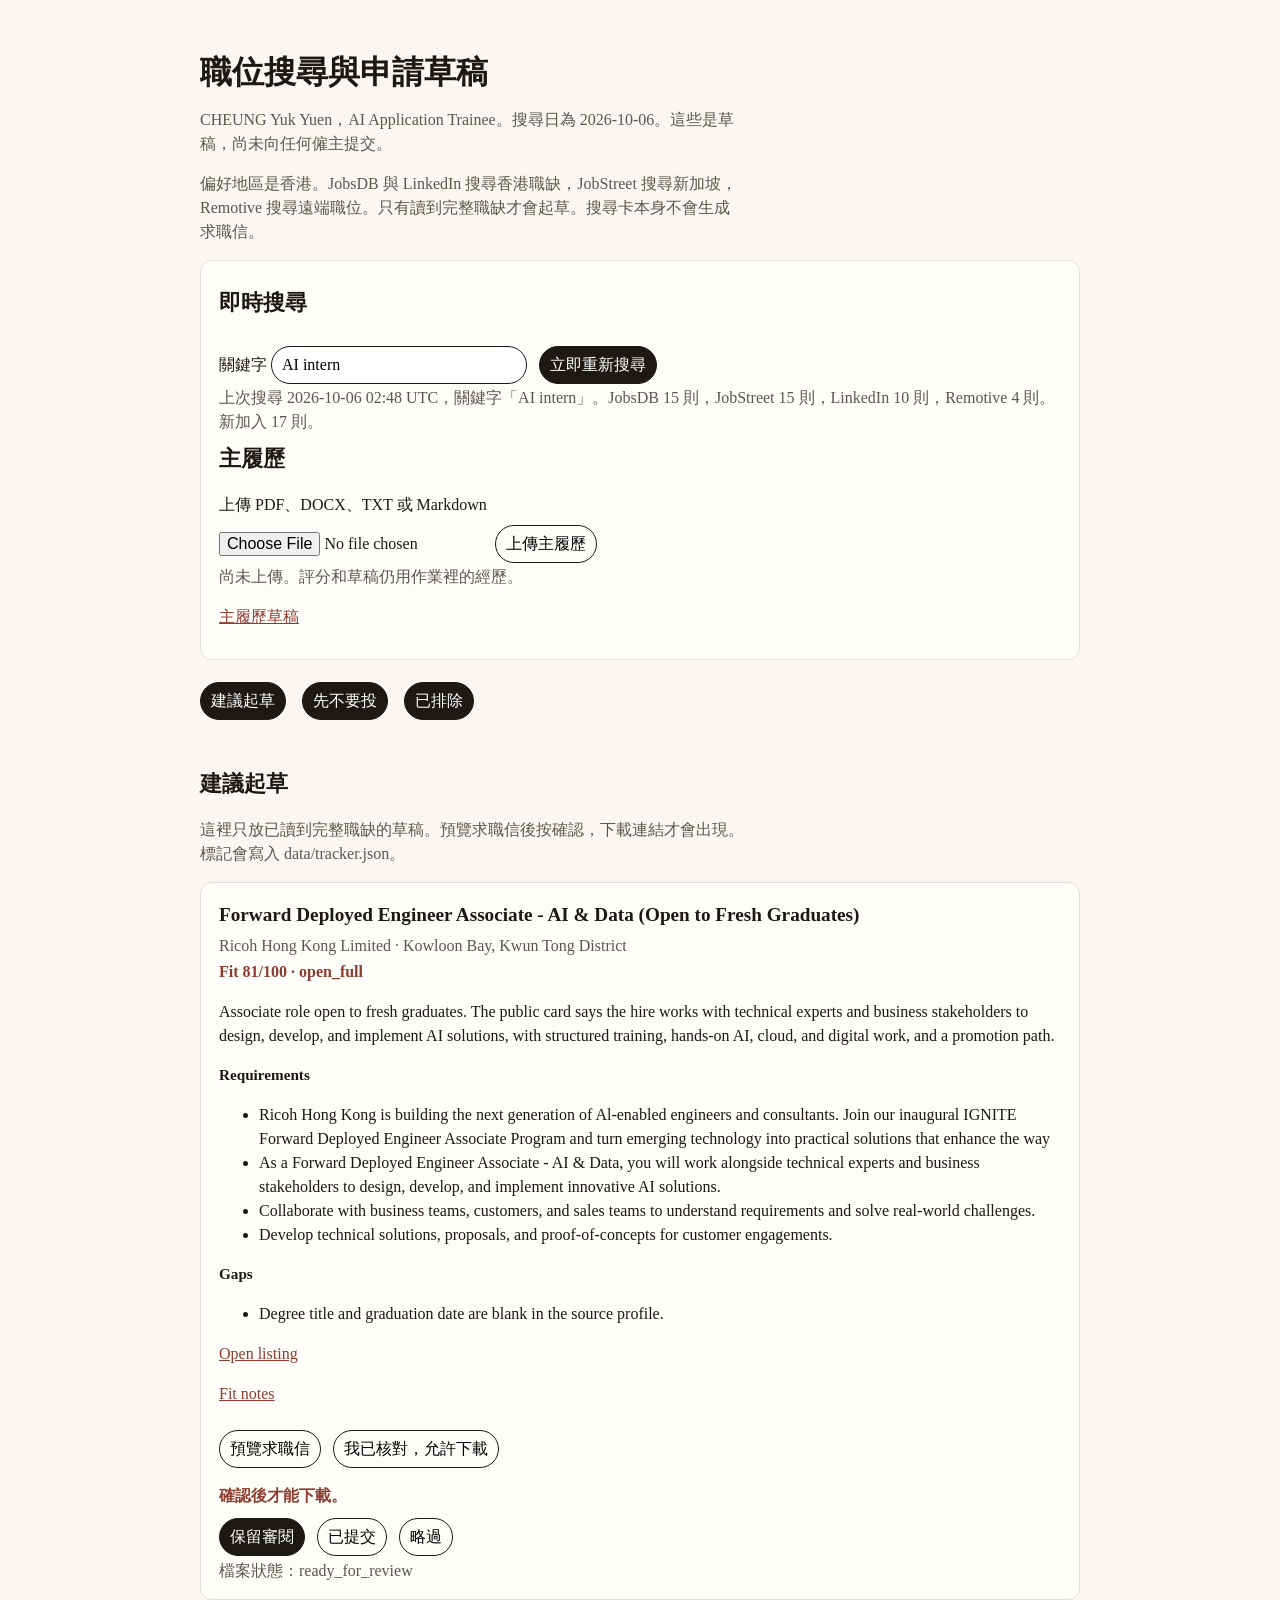
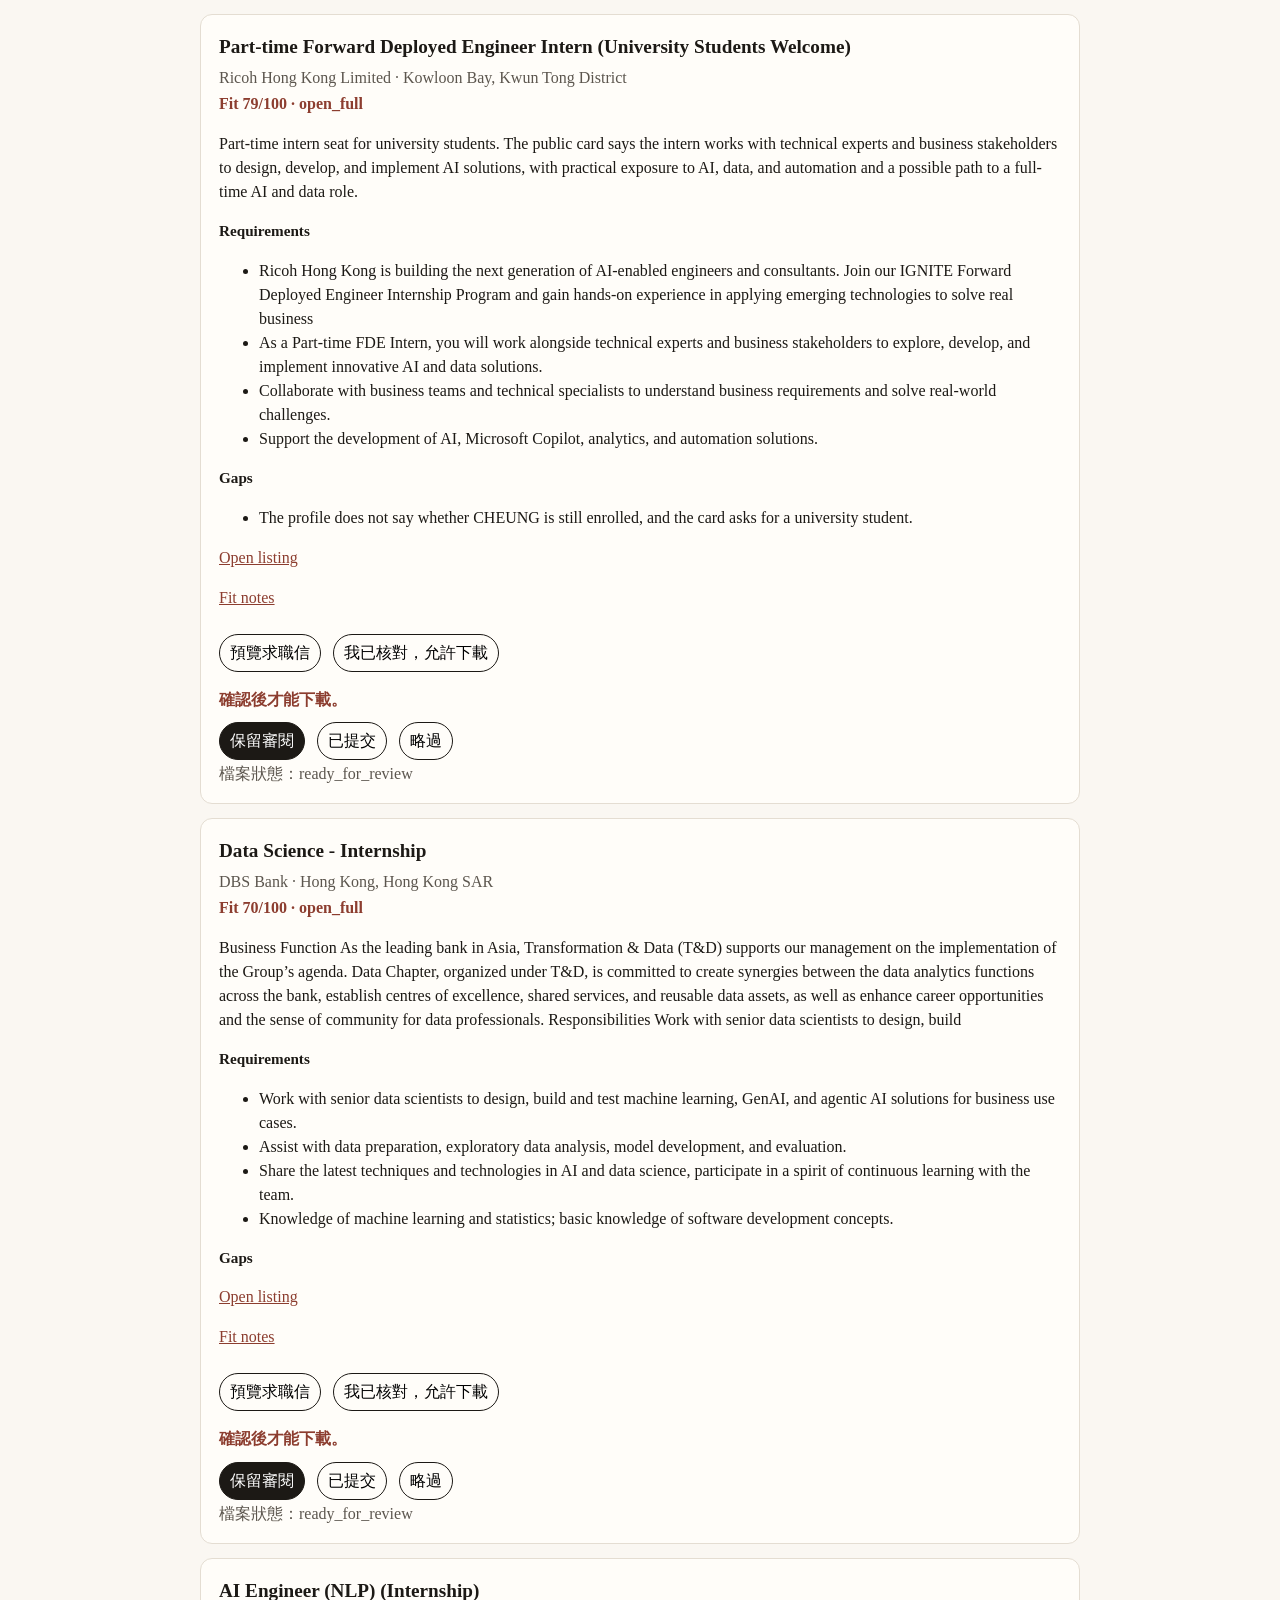
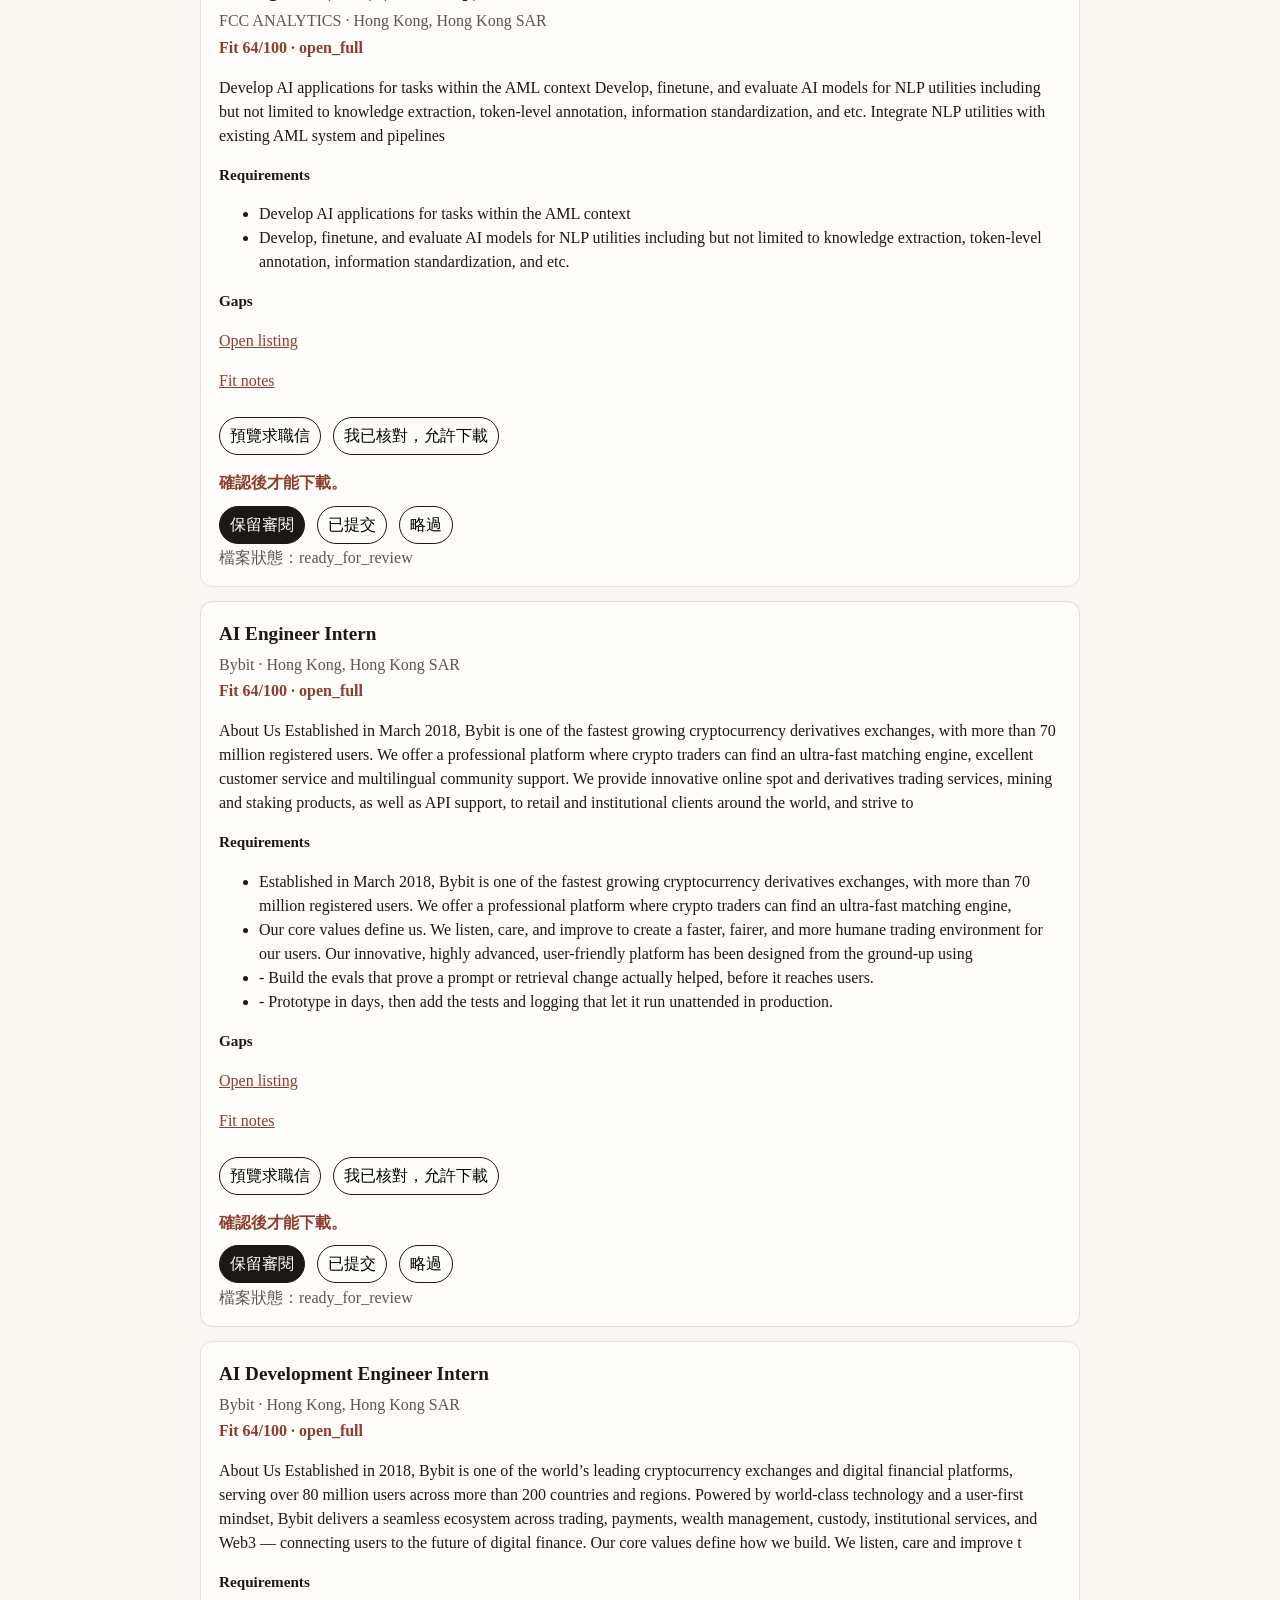
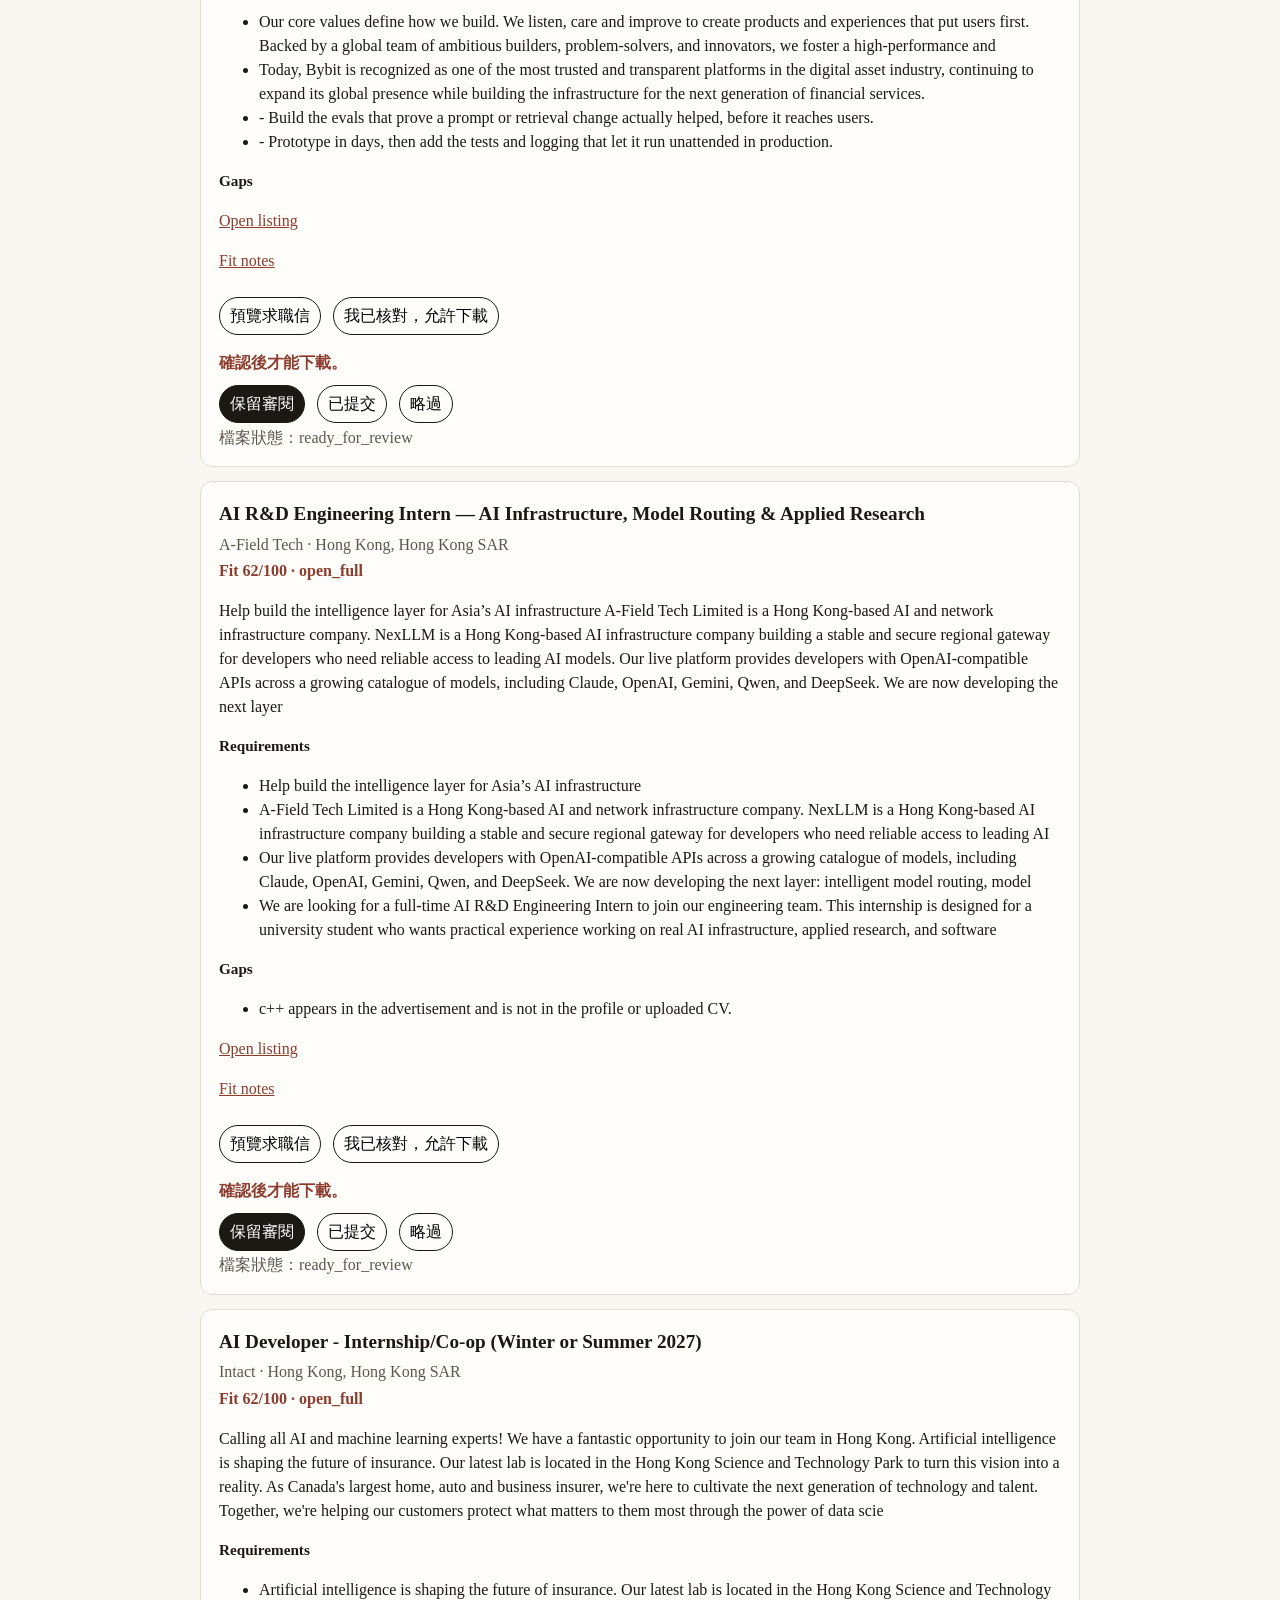
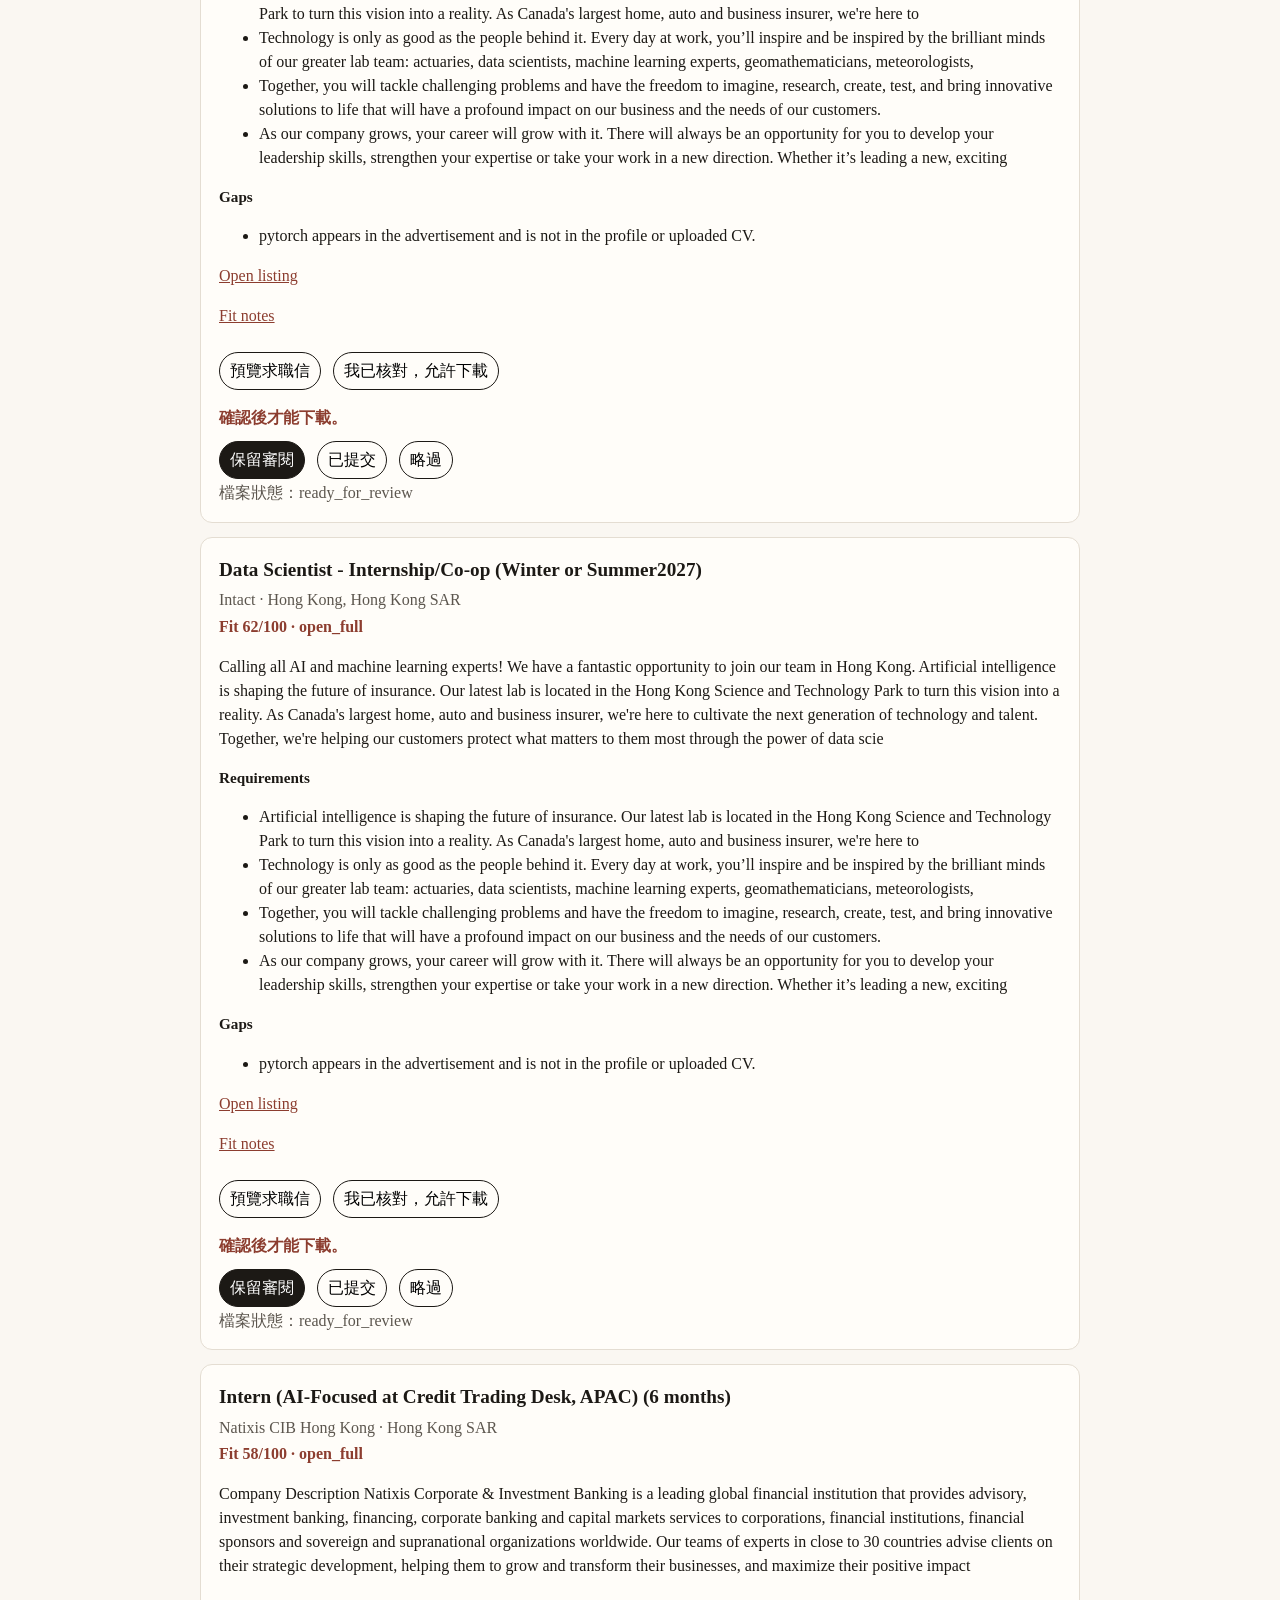
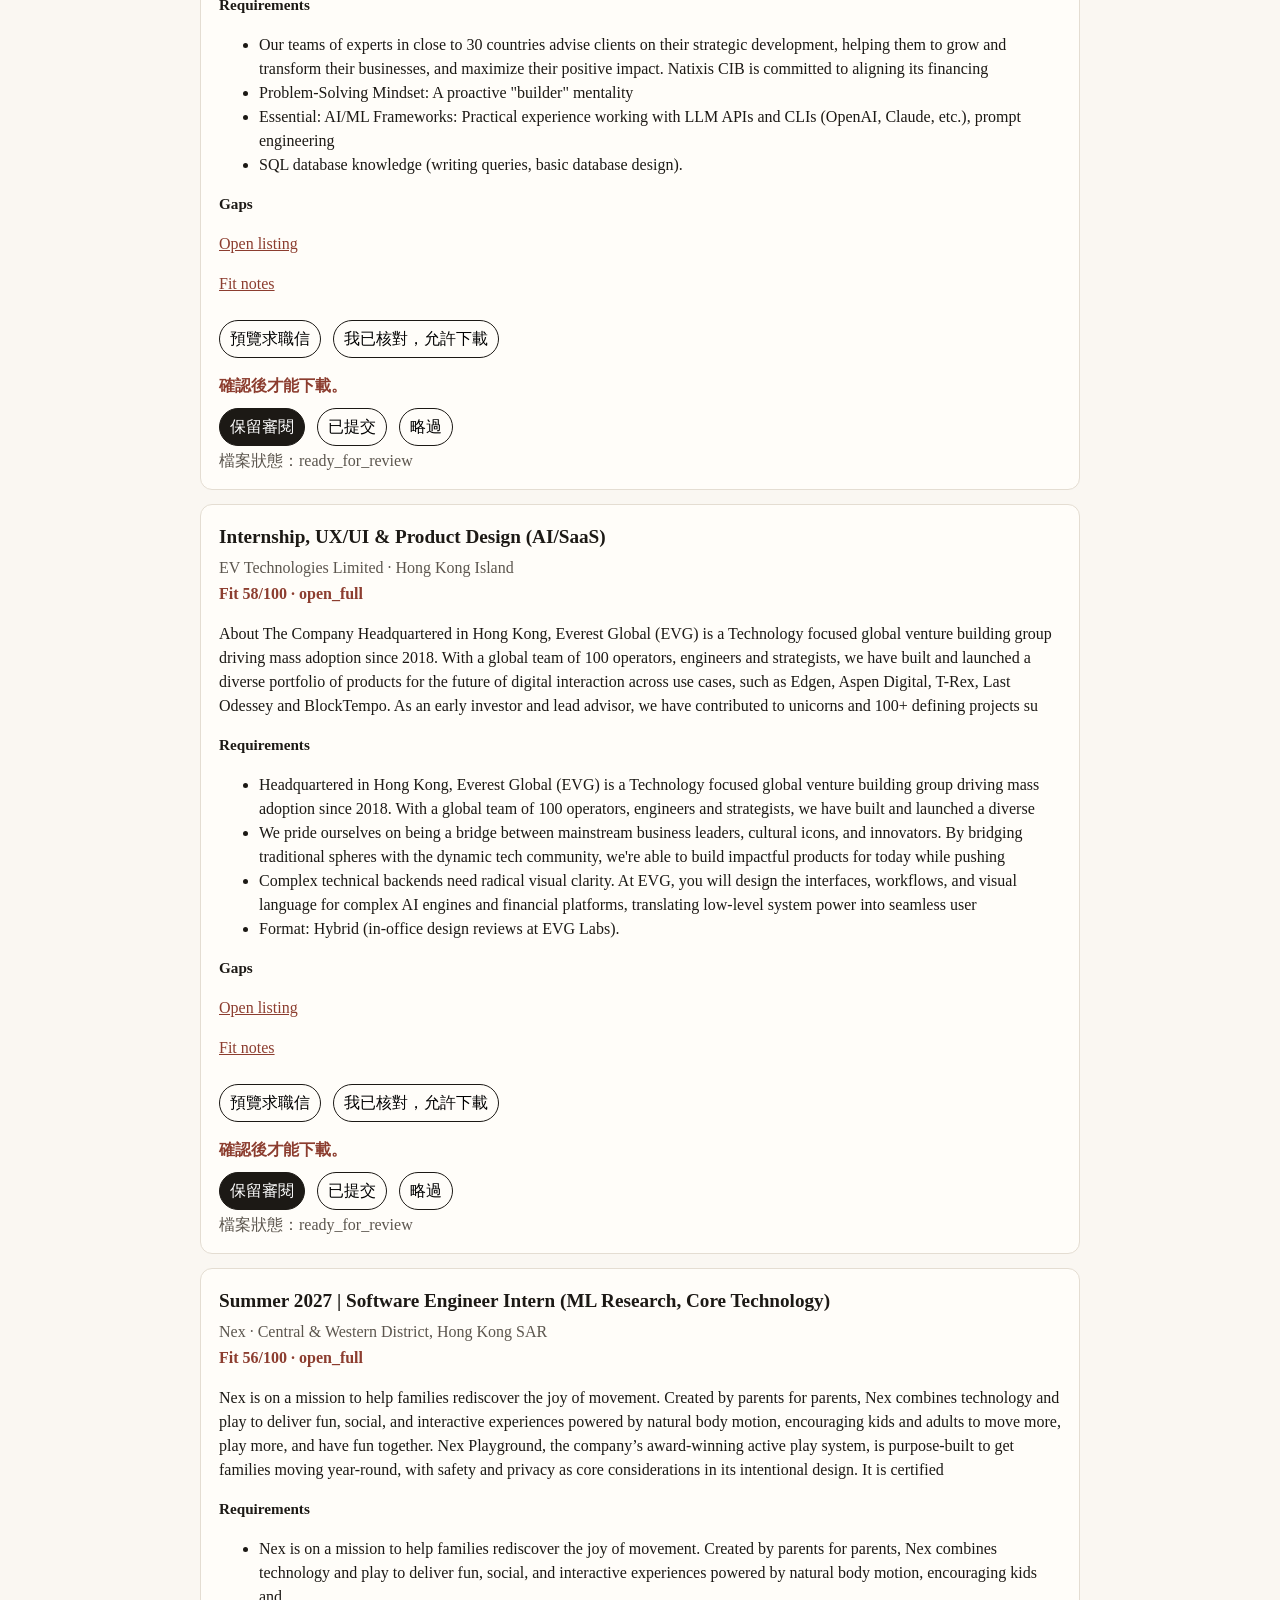
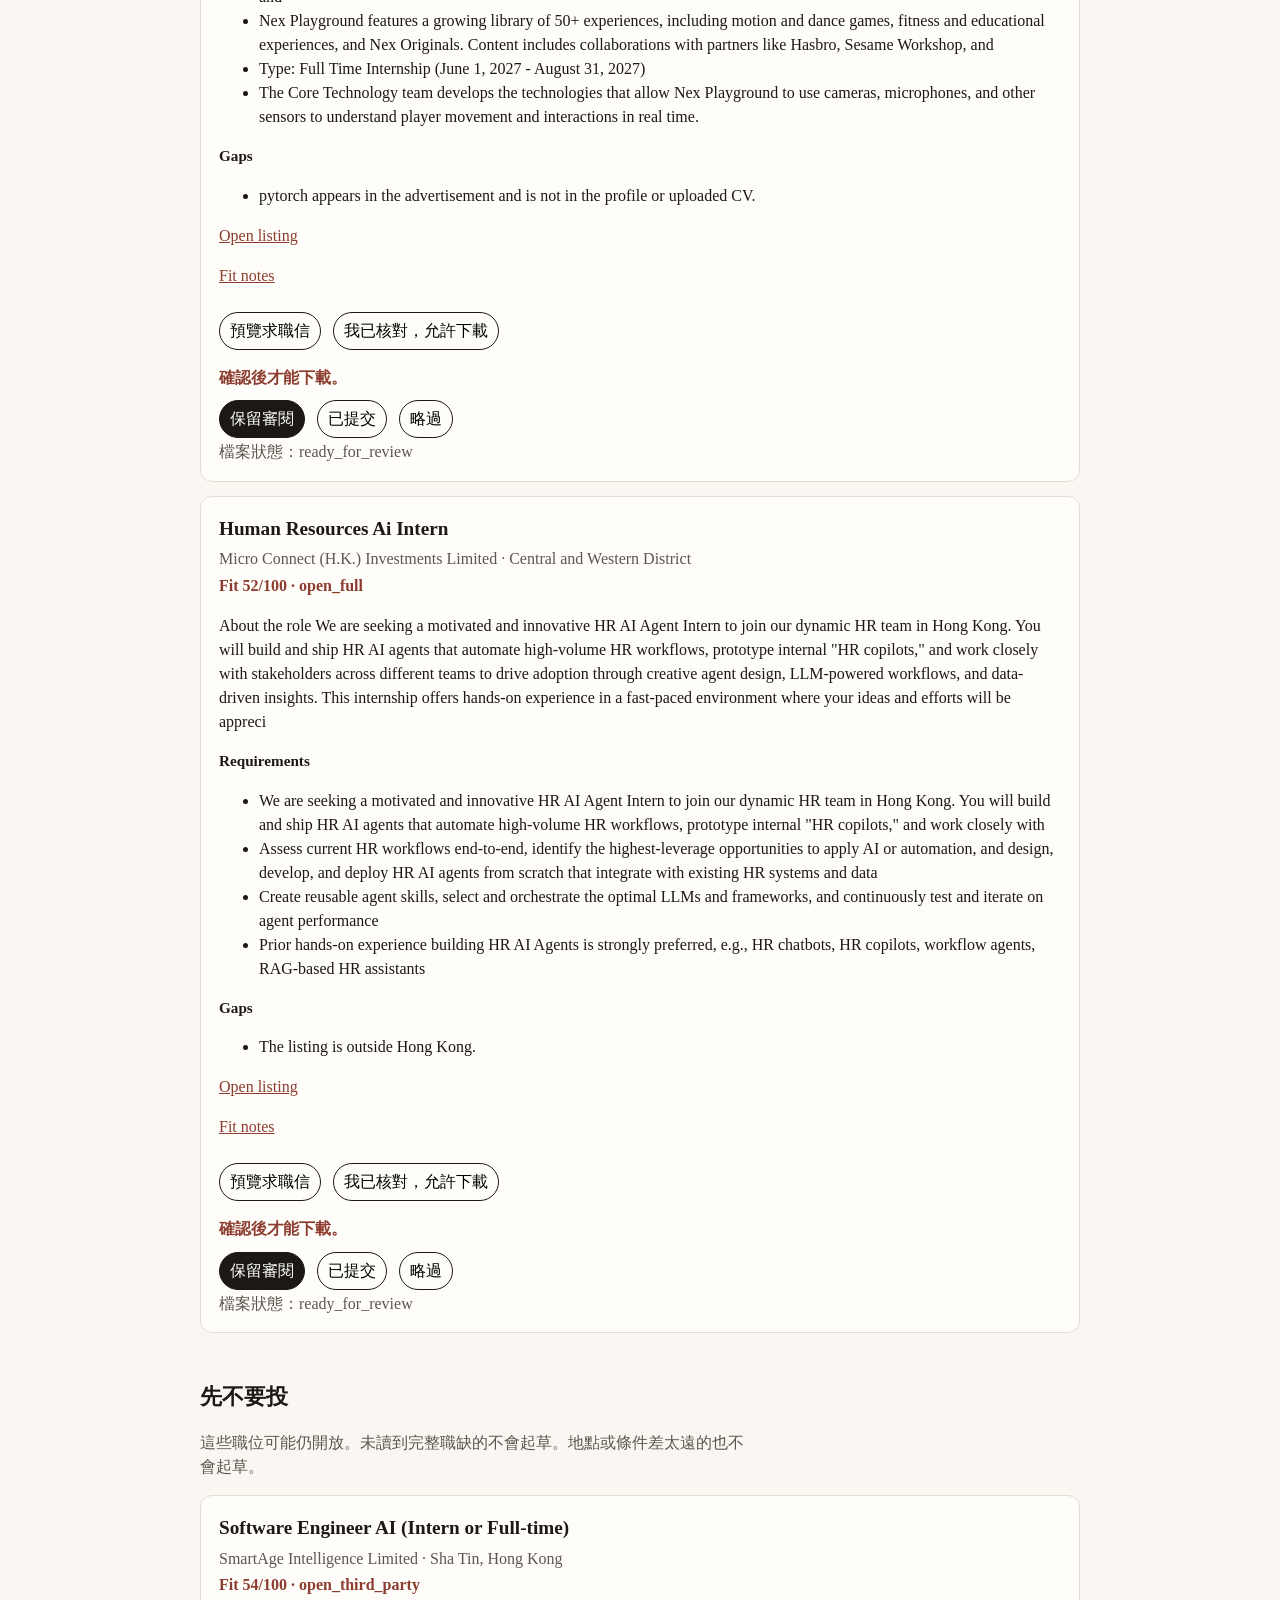
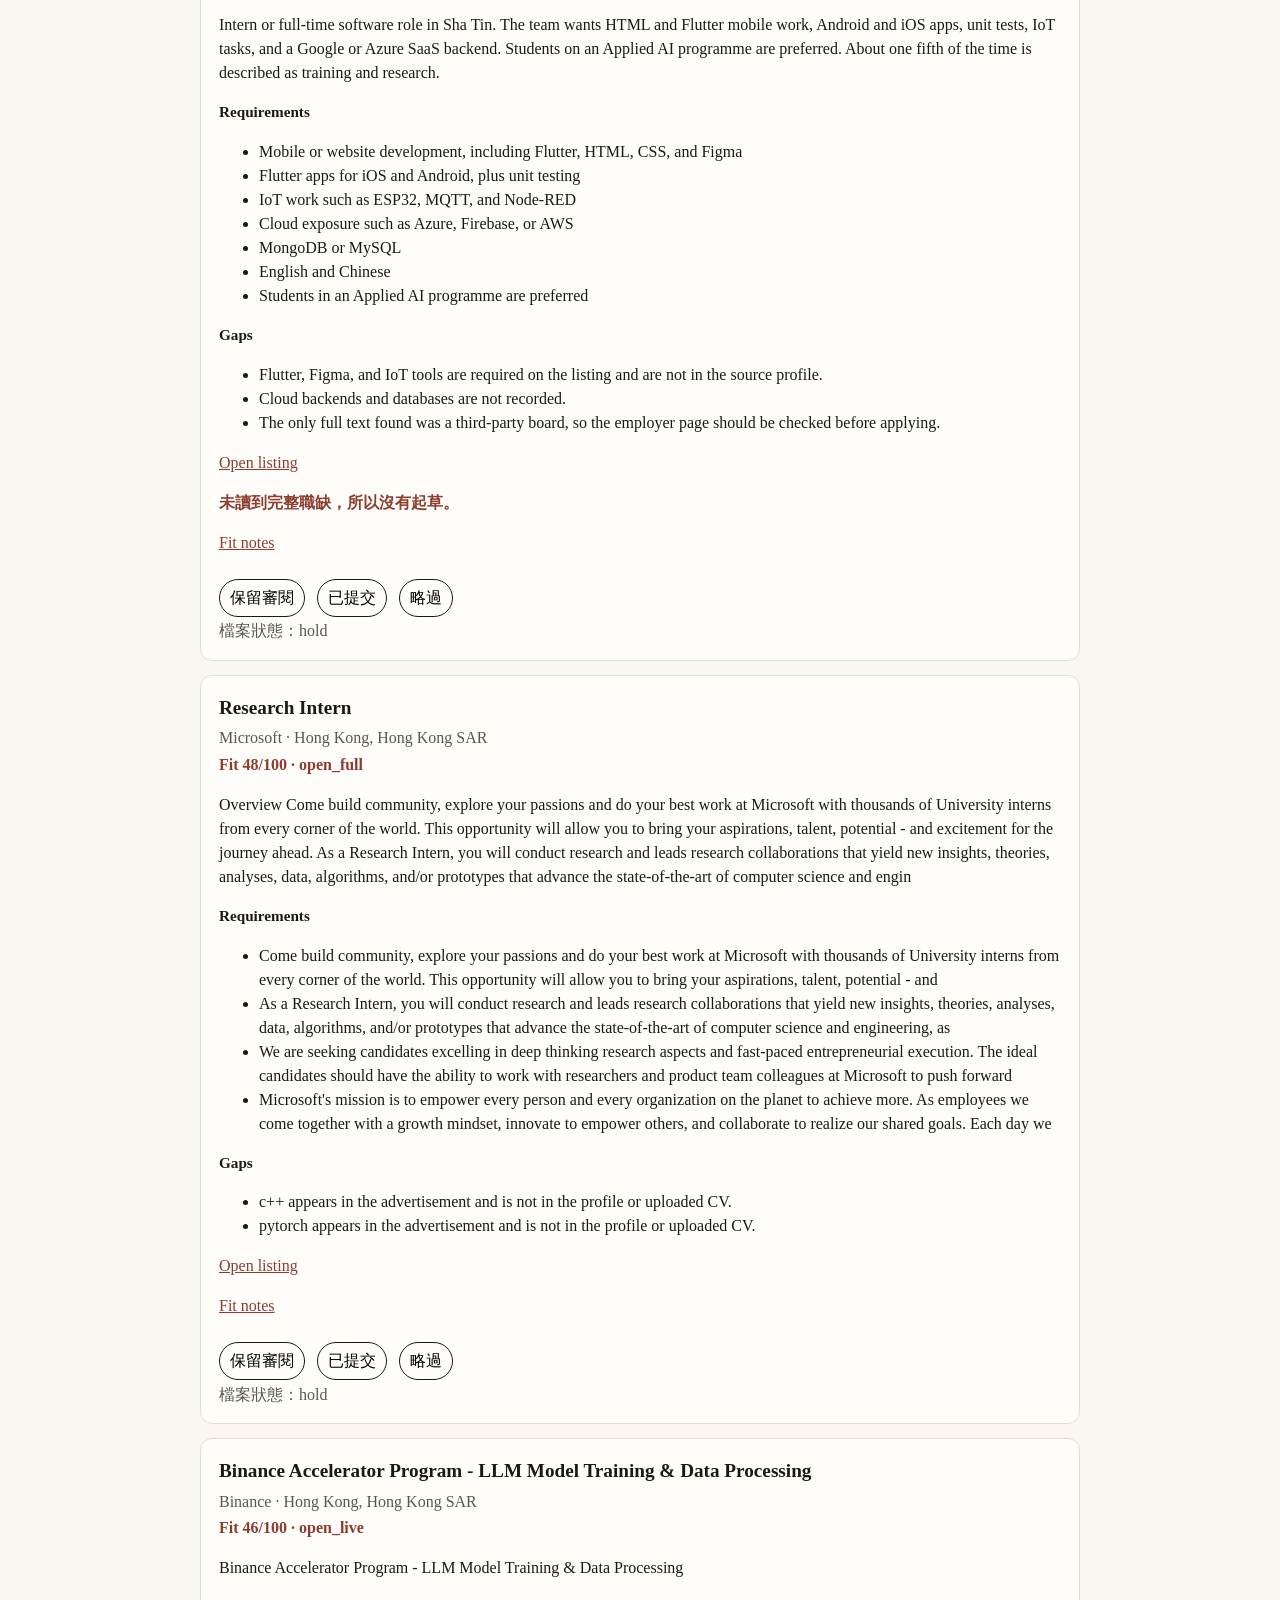
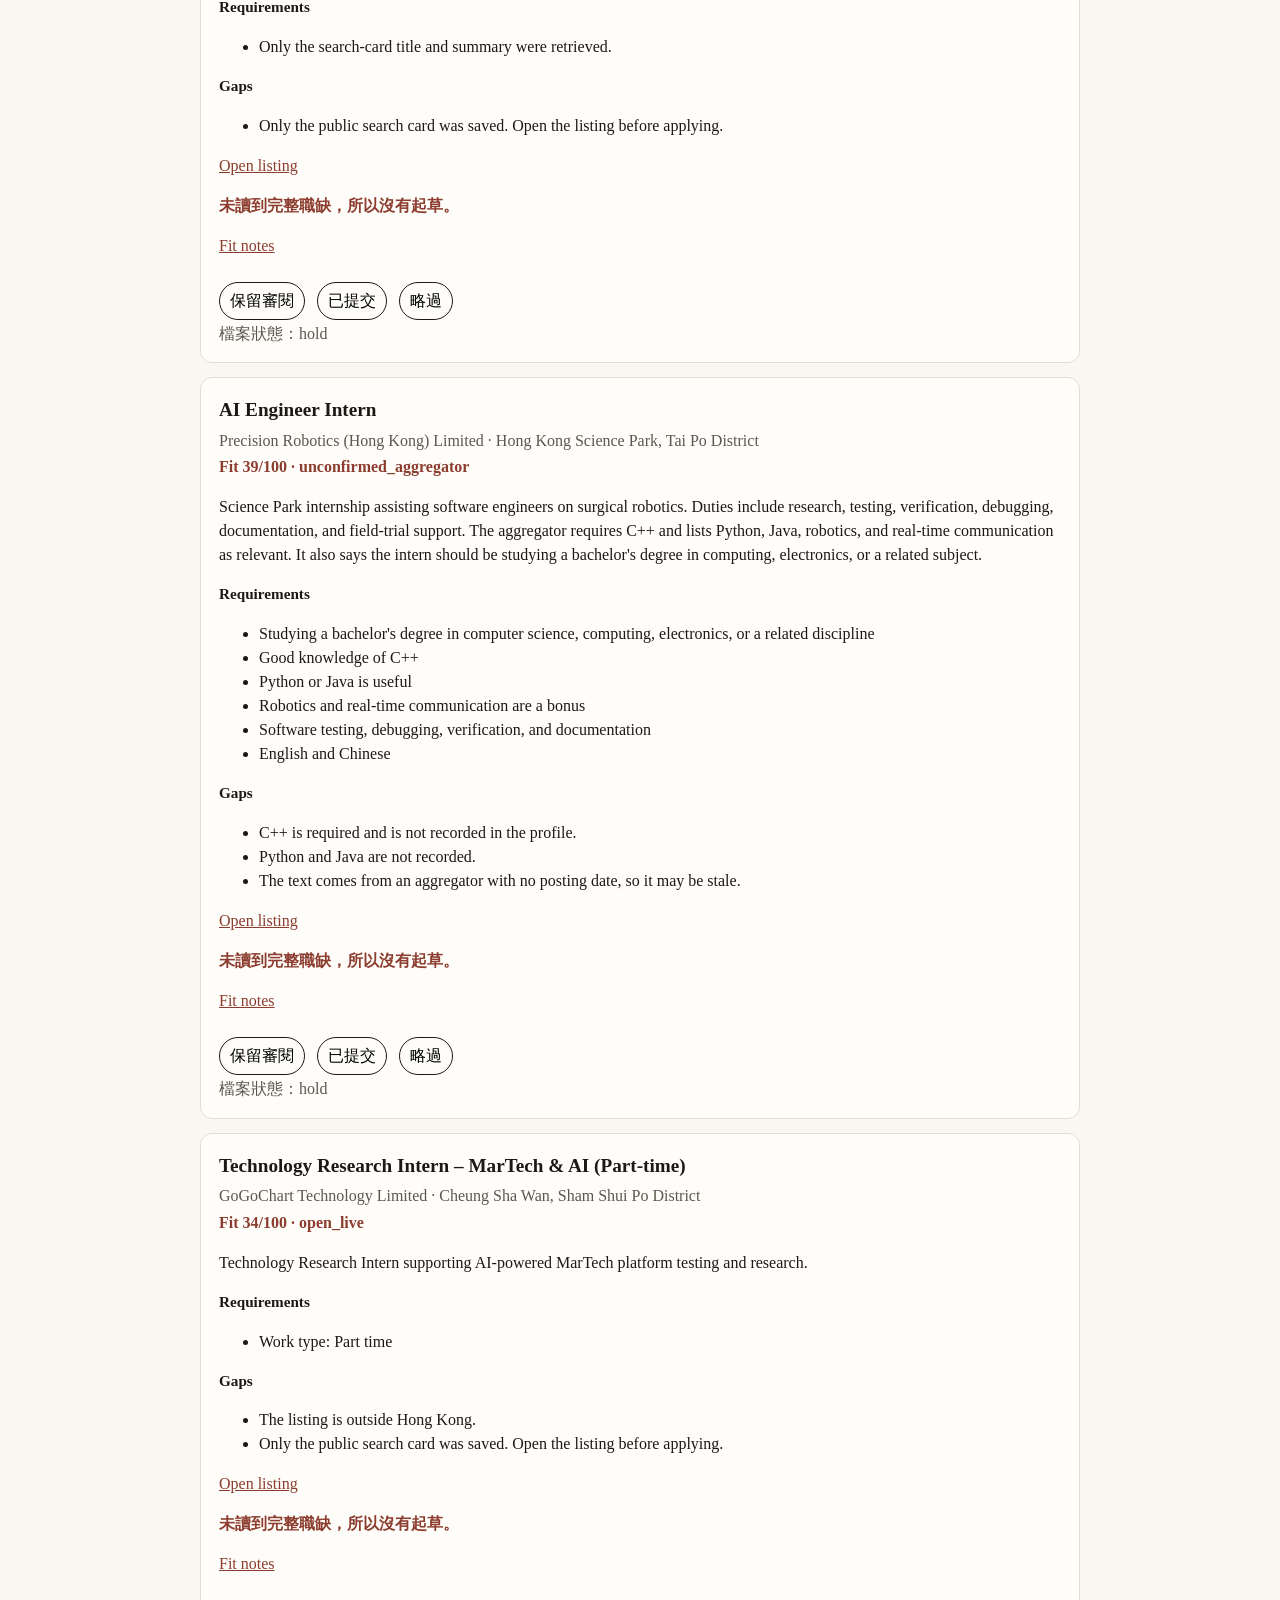
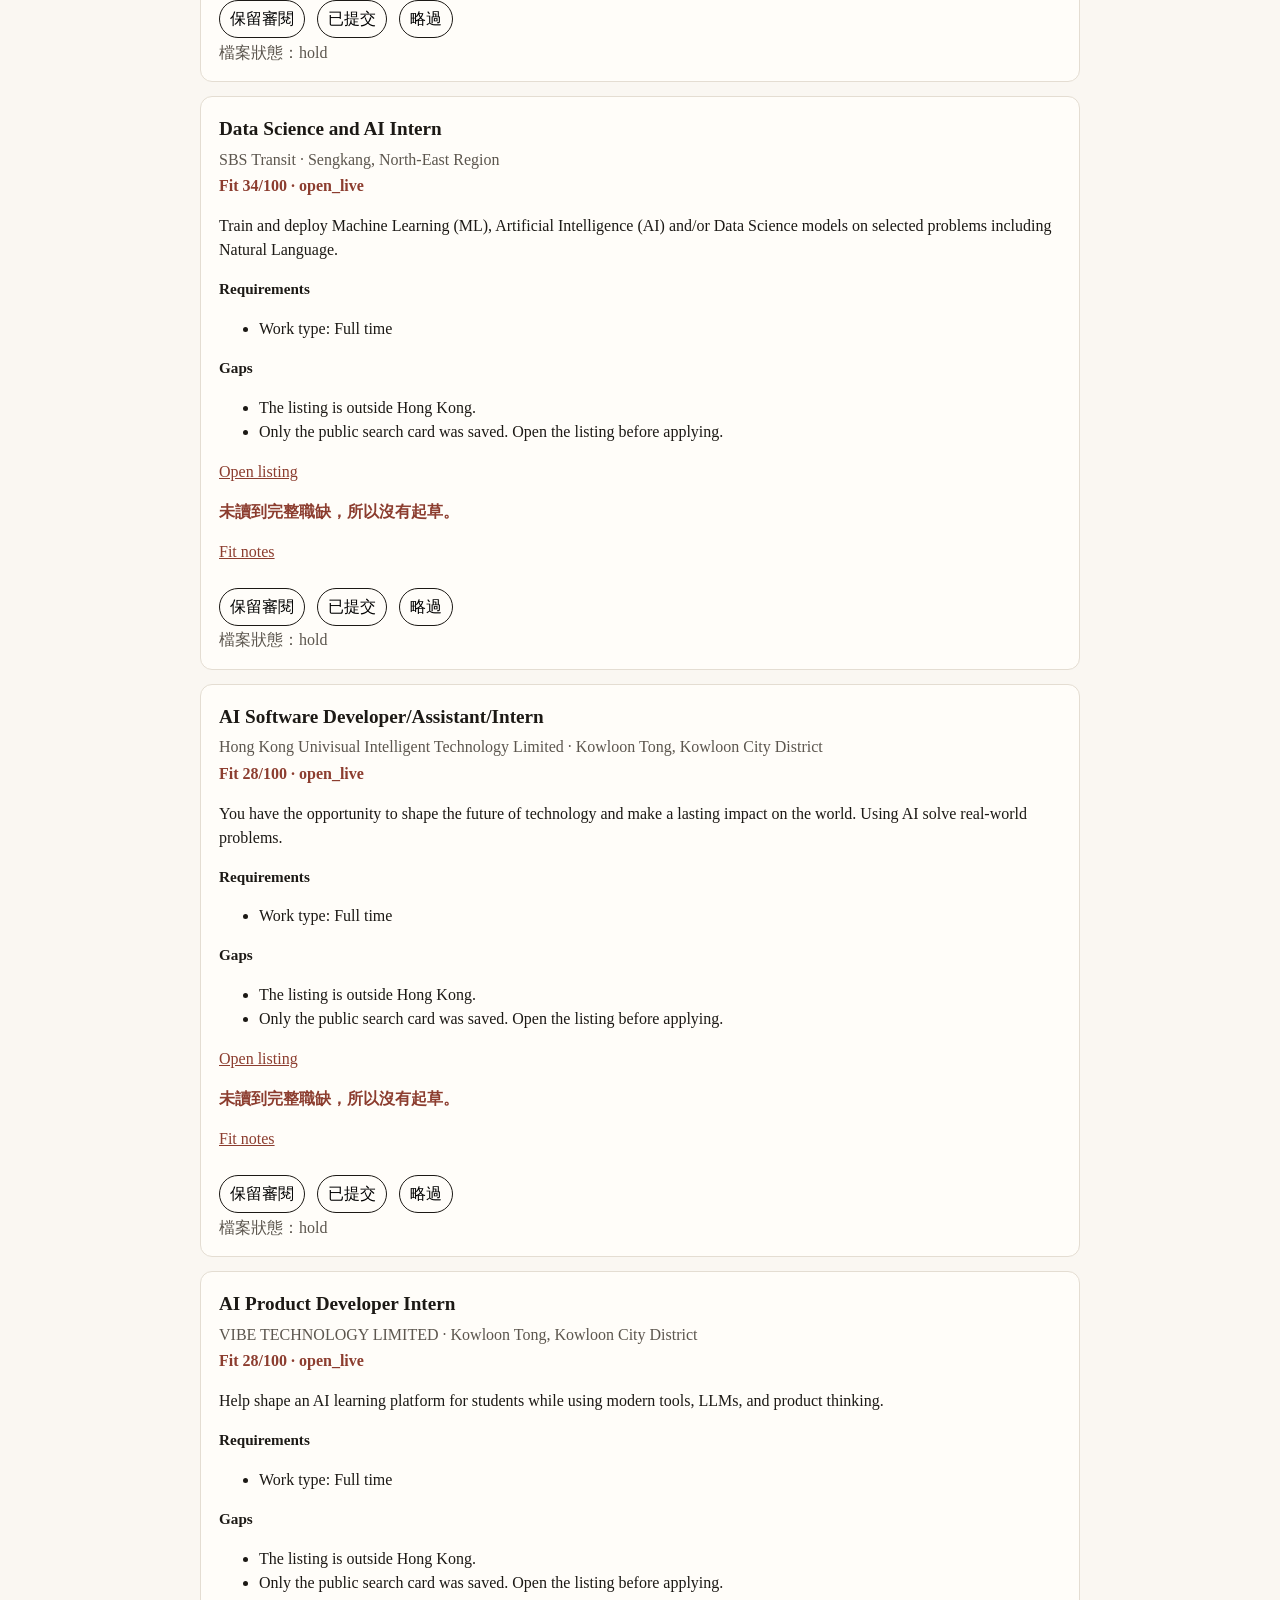
==== commit dd96b454: "Draft cover letters from full job ads and store review marks in the tracker file. Search cards no lo" ====
--- a/web/index.html
+++ b/web/index.html
@@ -61,13 +61,23 @@
       margin: 14px 0;
     }
     .panel h2 { margin-top: 0.4em; }
+    pre.letter-preview {
+      white-space: pre-wrap;
+      max-height: 240px;
+      overflow: auto;
+      background: white;
+      border: 1px solid var(--line);
+      padding: 10px;
+      font-size: 0.92rem;
+    }
+    [hidden] { display: none !important; }
   </style>
 </head>
 <body>
   <main>
     <h1>職位搜尋與申請草稿</h1>
     <p class="lead">CHEUNG Yuk Yuen，AI Application Trainee。搜尋日為 2026-10-06。這些是草稿，尚未向任何僱主提交。</p>
-    <p class="lead">偏好地區是香港。JobsDB 與 LinkedIn 搜尋香港職缺，JobStreet 搜尋新加坡，Remotive 搜尋遠端職位。即時結果只保存搜尋卡上的文字。</p>
+    <p class="lead">偏好地區是香港。JobsDB 與 LinkedIn 搜尋香港職缺，JobStreet 搜尋新加坡，Remotive 搜尋遠端職位。只有讀到完整職缺才會起草。搜尋卡本身不會生成求職信。</p>
     <section class="panel">
       <h2>即時搜尋</h2>
       <label for="keywords">關鍵字</label>
@@ -89,78 +99,326 @@
       <button type="button" data-filter="excluded" aria-pressed="true">已排除</button>
     </div>
     <h2>建議起草</h2>
-    <p class="lead">已去掉已截止的職位。提交前請打開原連結，核對完整職缺，並補上聯絡資料。</p>
+    <p class="lead">這裡只放已讀到完整職缺的草稿。預覽求職信後按確認，下載連結才會出現。標記會寫入 data/tracker.json。</p>
     <section id="drafts">
-    <article class="card" data-id="ricoh-fde-associate" data-kind="draft">
+    <article class="card" data-id="ricoh-fde-associate" data-kind="draft" data-status="ready_for_review" data-confirmed="false">
       <header>
         <h3>Forward Deployed Engineer Associate - AI &amp; Data (Open to Fresh Graduates)</h3>
         <p class="meta">Ricoh Hong Kong Limited · Kowloon Bay, Kwun Tong District</p>
-        <p class="score">Fit 71/100 · open_summary_only</p>
+        <p class="score">Fit 81/100 · open_full</p>
       </header>
       <p>Associate role open to fresh graduates. The public card says the hire works with technical experts and business stakeholders to design, develop, and implement AI solutions, with structured training, hands-on AI, cloud, and digital work, and a promotion path.</p>
       <h4>Requirements</h4>
-      <ul><li>Fresh graduates are welcome</li><li>Design, develop, and implement AI solutions with technical and business stakeholders</li><li>Structured training and mentorship</li><li>Hands-on AI, cloud, and digital technologies</li></ul>
-      <h4>Gaps</h4>
-      <ul><li>Only the JobsDB card summary was retrieved, so cloud-stack requirements are unknown.</li><li>Degree title and graduation date are blank in the source profile.</li></ul>
+      <ul><li>Ricoh Hong Kong is building the next generation of Al-enabled engineers and consultants. Join our inaugural IGNITE Forward Deployed Engineer Associate Program and turn emerging technology into practical solutions that enhance the way</li><li>As a Forward Deployed Engineer Associate - AI &amp; Data, you will work alongside technical experts and business stakeholders to design, develop, and implement innovative AI solutions.</li><li>Collaborate with business teams, customers, and sales teams to understand requirements and solve real-world challenges.</li><li>Develop technical solutions, proposals, and proof-of-concepts for customer engagements.</li></ul>
+      <h4>Gaps</h4>
+      <ul><li>Degree title and graduation date are blank in the source profile.</li></ul>
       <p><a href="https://hk.jobsdb.com/job/94705146">Open listing</a></p>
       
-      <p class="links"><a href="../applications/ricoh-fde-associate/cv.md">CV draft</a> · <a href="../applications/ricoh-fde-associate/cover-letter.md">Cover letter</a> · <a href="../applications/ricoh-fde-associate/fit-notes.md">Fit notes</a></p>
-      <div class="actions">
-        <button type="button" data-mark="ready_for_review">Keep for review</button>
-        <button type="button" data-mark="applied">Mark submitted</button>
-        <button type="button" data-mark="skipped">Skip</button>
-      </div>
-      <p class="state" data-state></p>
-    </article>
-    
-
-    <article class="card" data-id="ricoh-fde-intern" data-kind="draft">
+      <p class="links"><a href="../applications/ricoh-fde-associate/fit-notes.md">Fit notes</a></p><p><button type="button" data-preview>預覽求職信</button> <button type="button" data-confirm>我已核對，允許下載</button></p><pre class="letter-preview" hidden></pre><p class="score">確認後才能下載。</p><p class="links downloads" hidden><a href="../applications/ricoh-fde-associate/cv.md">下載履歷</a> · <a href="../applications/ricoh-fde-associate/cover-letter.md">下載求職信</a></p>
+      <div class="actions">
+        <button type="button" data-mark="ready_for_review">保留審閱</button>
+        <button type="button" data-mark="applied">已提交</button>
+        <button type="button" data-mark="skipped">略過</button>
+      </div>
+      <p class="state" data-state>檔案狀態：ready_for_review</p>
+    </article>
+    
+
+    <article class="card" data-id="ricoh-fde-intern" data-kind="draft" data-status="ready_for_review" data-confirmed="false">
       <header>
         <h3>Part-time Forward Deployed Engineer Intern (University Students Welcome)</h3>
         <p class="meta">Ricoh Hong Kong Limited · Kowloon Bay, Kwun Tong District</p>
-        <p class="score">Fit 69/100 · open_summary_only</p>
+        <p class="score">Fit 79/100 · open_full</p>
       </header>
       <p>Part-time intern seat for university students. The public card says the intern works with technical experts and business stakeholders to design, develop, and implement AI solutions, with practical exposure to AI, data, and automation and a possible path to a full-time AI and data role.</p>
       <h4>Requirements</h4>
-      <ul><li>University students are welcome</li><li>Part-time</li><li>Work with technical experts and business stakeholders on AI solutions</li><li>Practical experience in AI, data, and automation</li></ul>
-      <h4>Gaps</h4>
-      <ul><li>JobsDB blocked the full advertisement. Only the company-list summary and three bullets were retrieved.</li><li>The profile does not say whether CHEUNG is still enrolled, and the card asks for a university student.</li></ul>
+      <ul><li>Ricoh Hong Kong is building the next generation of AI-enabled engineers and consultants. Join our IGNITE Forward Deployed Engineer Internship Program and gain hands-on experience in applying emerging technologies to solve real business</li><li>As a Part-time FDE Intern, you will work alongside technical experts and business stakeholders to explore, develop, and implement innovative AI and data solutions.</li><li>Collaborate with business teams and technical specialists to understand business requirements and solve real-world challenges.</li><li>Support the development of AI, Microsoft Copilot, analytics, and automation solutions.</li></ul>
+      <h4>Gaps</h4>
+      <ul><li>The profile does not say whether CHEUNG is still enrolled, and the card asks for a university student.</li></ul>
       <p><a href="https://hk.jobsdb.com/job/94927343">Open listing</a></p>
       
-      <p class="links"><a href="../applications/ricoh-fde-intern/cv.md">CV draft</a> · <a href="../applications/ricoh-fde-intern/cover-letter.md">Cover letter</a> · <a href="../applications/ricoh-fde-intern/fit-notes.md">Fit notes</a></p>
-      <div class="actions">
-        <button type="button" data-mark="ready_for_review">Keep for review</button>
-        <button type="button" data-mark="applied">Mark submitted</button>
-        <button type="button" data-mark="skipped">Skip</button>
-      </div>
-      <p class="state" data-state></p>
-    </article>
-    
-
-    <article class="card" data-id="live-linkedin-4467966959" data-kind="draft">
+      <p class="links"><a href="../applications/ricoh-fde-intern/fit-notes.md">Fit notes</a></p><p><button type="button" data-preview>預覽求職信</button> <button type="button" data-confirm>我已核對，允許下載</button></p><pre class="letter-preview" hidden></pre><p class="score">確認後才能下載。</p><p class="links downloads" hidden><a href="../applications/ricoh-fde-intern/cv.md">下載履歷</a> · <a href="../applications/ricoh-fde-intern/cover-letter.md">下載求職信</a></p>
+      <div class="actions">
+        <button type="button" data-mark="ready_for_review">保留審閱</button>
+        <button type="button" data-mark="applied">已提交</button>
+        <button type="button" data-mark="skipped">略過</button>
+      </div>
+      <p class="state" data-state>檔案狀態：ready_for_review</p>
+    </article>
+    
+
+    <article class="card" data-id="live-linkedin-4456165750" data-kind="draft" data-status="ready_for_review" data-confirmed="false">
+      <header>
+        <h3>Data Science - Internship</h3>
+        <p class="meta">DBS Bank · Hong Kong, Hong Kong SAR</p>
+        <p class="score">Fit 70/100 · open_full</p>
+      </header>
+      <p>Business Function
+As the leading bank in Asia, Transformation &amp; Data (T&amp;D) supports our management on the implementation of the Group’s agenda. Data Chapter, organized under T&amp;D, is committed to create synergies between the data analytics functions across the bank, establish centres of excellence, shared services, and reusable data assets, as well as enhance career opportunities and the sense of community for data professionals.
+Responsibilities
+Work with senior data scientists to design, build </p>
+      <h4>Requirements</h4>
+      <ul><li>Work with senior data scientists to design, build and test machine learning, GenAI, and agentic AI solutions for business use cases.</li><li>Assist with data preparation, exploratory data analysis, model development, and evaluation.</li><li>Share the latest techniques and technologies in AI and data science, participate in a spirit of continuous learning with the team.</li><li>Knowledge of machine learning and statistics; basic knowledge of software development concepts.</li></ul>
+      <h4>Gaps</h4>
+      <ul></ul>
+      <p><a href="https://hk.linkedin.com/jobs/view/data-science-internship-at-dbs-bank-4456165750">Open listing</a></p>
+      
+      <p class="links"><a href="../applications/live-linkedin-4456165750/fit-notes.md">Fit notes</a></p><p><button type="button" data-preview>預覽求職信</button> <button type="button" data-confirm>我已核對，允許下載</button></p><pre class="letter-preview" hidden></pre><p class="score">確認後才能下載。</p><p class="links downloads" hidden><a href="../applications/live-linkedin-4456165750/cv.md">下載履歷</a> · <a href="../applications/live-linkedin-4456165750/cover-letter.md">下載求職信</a></p>
+      <div class="actions">
+        <button type="button" data-mark="ready_for_review">保留審閱</button>
+        <button type="button" data-mark="applied">已提交</button>
+        <button type="button" data-mark="skipped">略過</button>
+      </div>
+      <p class="state" data-state>檔案狀態：ready_for_review</p>
+    </article>
+    
+
+    <article class="card" data-id="live-linkedin-4330148175" data-kind="draft" data-status="ready_for_review" data-confirmed="false">
+      <header>
+        <h3>AI Engineer (NLP) (Internship)</h3>
+        <p class="meta">FCC ANALYTICS · Hong Kong, Hong Kong SAR</p>
+        <p class="score">Fit 64/100 · open_full</p>
+      </header>
+      <p>Develop AI applications for tasks within the AML context
+Develop, finetune, and evaluate AI models for NLP utilities including but not limited to knowledge extraction, token-level annotation, information standardization, and etc.
+Integrate NLP utilities with existing AML system and pipelines</p>
+      <h4>Requirements</h4>
+      <ul><li>Develop AI applications for tasks within the AML context</li><li>Develop, finetune, and evaluate AI models for NLP utilities including but not limited to knowledge extraction, token-level annotation, information standardization, and etc.</li></ul>
+      <h4>Gaps</h4>
+      <ul></ul>
+      <p><a href="https://hk.linkedin.com/jobs/view/ai-engineer-nlp-internship-at-fcc-analytics-4330148175">Open listing</a></p>
+      
+      <p class="links"><a href="../applications/live-linkedin-4330148175/fit-notes.md">Fit notes</a></p><p><button type="button" data-preview>預覽求職信</button> <button type="button" data-confirm>我已核對，允許下載</button></p><pre class="letter-preview" hidden></pre><p class="score">確認後才能下載。</p><p class="links downloads" hidden><a href="../applications/live-linkedin-4330148175/cv.md">下載履歷</a> · <a href="../applications/live-linkedin-4330148175/cover-letter.md">下載求職信</a></p>
+      <div class="actions">
+        <button type="button" data-mark="ready_for_review">保留審閱</button>
+        <button type="button" data-mark="applied">已提交</button>
+        <button type="button" data-mark="skipped">略過</button>
+      </div>
+      <p class="state" data-state>檔案狀態：ready_for_review</p>
+    </article>
+    
+
+    <article class="card" data-id="live-linkedin-4464874851" data-kind="draft" data-status="ready_for_review" data-confirmed="false">
+      <header>
+        <h3>AI Engineer Intern</h3>
+        <p class="meta">Bybit · Hong Kong, Hong Kong SAR</p>
+        <p class="score">Fit 64/100 · open_full</p>
+      </header>
+      <p>About Us
+Established in March 2018, Bybit is one of the fastest growing cryptocurrency derivatives exchanges, with more than 70 million registered users. We offer a professional platform where crypto traders can find an ultra-fast matching engine, excellent customer service and multilingual community support. We provide innovative online spot and derivatives trading services, mining and staking products, as well as API support, to retail and institutional clients around the world, and strive to </p>
+      <h4>Requirements</h4>
+      <ul><li>Established in March 2018, Bybit is one of the fastest growing cryptocurrency derivatives exchanges, with more than 70 million registered users. We offer a professional platform where crypto traders can find an ultra-fast matching engine,</li><li>Our core values define us. We listen, care, and improve to create a faster, fairer, and more humane trading environment for our users. Our innovative, highly advanced, user-friendly platform has been designed from the ground-up using</li><li>- Build the evals that prove a prompt or retrieval change actually helped, before it reaches users.</li><li>- Prototype in days, then add the tests and logging that let it run unattended in production.</li></ul>
+      <h4>Gaps</h4>
+      <ul></ul>
+      <p><a href="https://hk.linkedin.com/jobs/view/ai-engineer-intern-at-bybit-4464874851">Open listing</a></p>
+      
+      <p class="links"><a href="../applications/live-linkedin-4464874851/fit-notes.md">Fit notes</a></p><p><button type="button" data-preview>預覽求職信</button> <button type="button" data-confirm>我已核對，允許下載</button></p><pre class="letter-preview" hidden></pre><p class="score">確認後才能下載。</p><p class="links downloads" hidden><a href="../applications/live-linkedin-4464874851/cv.md">下載履歷</a> · <a href="../applications/live-linkedin-4464874851/cover-letter.md">下載求職信</a></p>
+      <div class="actions">
+        <button type="button" data-mark="ready_for_review">保留審閱</button>
+        <button type="button" data-mark="applied">已提交</button>
+        <button type="button" data-mark="skipped">略過</button>
+      </div>
+      <p class="state" data-state>檔案狀態：ready_for_review</p>
+    </article>
+    
+
+    <article class="card" data-id="live-linkedin-4466503023" data-kind="draft" data-status="ready_for_review" data-confirmed="false">
+      <header>
+        <h3>AI Development Engineer Intern</h3>
+        <p class="meta">Bybit · Hong Kong, Hong Kong SAR</p>
+        <p class="score">Fit 64/100 · open_full</p>
+      </header>
+      <p>About Us
+Established in 2018, Bybit is one of the world’s leading cryptocurrency exchanges and digital financial platforms, serving over 80 million users across more than 200 countries and regions. Powered by world-class technology and a user-first mindset, Bybit delivers a seamless ecosystem across trading, payments, wealth management, custody, institutional services, and Web3 — connecting users to the future of digital finance.
+Our core values define how we build. We listen, care and improve t</p>
+      <h4>Requirements</h4>
+      <ul><li>Our core values define how we build. We listen, care and improve to create products and experiences that put users first. Backed by a global team of ambitious builders, problem-solvers, and innovators, we foster a high-performance and</li><li>Today, Bybit is recognized as one of the most trusted and transparent platforms in the digital asset industry, continuing to expand its global presence while building the infrastructure for the next generation of financial services.</li><li>- Build the evals that prove a prompt or retrieval change actually helped, before it reaches users.</li><li>- Prototype in days, then add the tests and logging that let it run unattended in production.</li></ul>
+      <h4>Gaps</h4>
+      <ul></ul>
+      <p><a href="https://hk.linkedin.com/jobs/view/ai-development-engineer-intern-at-bybit-4466503023">Open listing</a></p>
+      
+      <p class="links"><a href="../applications/live-linkedin-4466503023/fit-notes.md">Fit notes</a></p><p><button type="button" data-preview>預覽求職信</button> <button type="button" data-confirm>我已核對，允許下載</button></p><pre class="letter-preview" hidden></pre><p class="score">確認後才能下載。</p><p class="links downloads" hidden><a href="../applications/live-linkedin-4466503023/cv.md">下載履歷</a> · <a href="../applications/live-linkedin-4466503023/cover-letter.md">下載求職信</a></p>
+      <div class="actions">
+        <button type="button" data-mark="ready_for_review">保留審閱</button>
+        <button type="button" data-mark="applied">已提交</button>
+        <button type="button" data-mark="skipped">略過</button>
+      </div>
+      <p class="state" data-state>檔案狀態：ready_for_review</p>
+    </article>
+    
+
+    <article class="card" data-id="live-linkedin-4467966959" data-kind="draft" data-status="ready_for_review" data-confirmed="false">
       <header>
         <h3>AI R&amp;D Engineering Intern — AI Infrastructure, Model Routing &amp; Applied Research</h3>
         <p class="meta">A-Field Tech · Hong Kong, Hong Kong SAR</p>
-        <p class="score">Fit 58/100 · open_live</p>
-      </header>
-      <p>AI R&amp;D Engineering Intern — AI Infrastructure, Model Routing &amp; Applied Research</p>
-      <h4>Requirements</h4>
-      <ul><li>Only the search-card title and summary were retrieved.</li></ul>
-      <h4>Gaps</h4>
-      <ul><li>Only the public search card was saved. Open the listing before applying.</li></ul>
+        <p class="score">Fit 62/100 · open_full</p>
+      </header>
+      <p>Help build the intelligence layer for Asia’s AI infrastructure
+A-Field Tech Limited is a Hong Kong-based AI and network infrastructure company. NexLLM is a Hong Kong-based AI infrastructure company building a stable and secure regional gateway for developers who need reliable access to leading AI models.
+Our live platform provides developers with OpenAI-compatible APIs across a growing catalogue of models, including Claude, OpenAI, Gemini, Qwen, and DeepSeek. We are now developing the next layer</p>
+      <h4>Requirements</h4>
+      <ul><li>Help build the intelligence layer for Asia’s AI infrastructure</li><li>A-Field Tech Limited is a Hong Kong-based AI and network infrastructure company. NexLLM is a Hong Kong-based AI infrastructure company building a stable and secure regional gateway for developers who need reliable access to leading AI</li><li>Our live platform provides developers with OpenAI-compatible APIs across a growing catalogue of models, including Claude, OpenAI, Gemini, Qwen, and DeepSeek. We are now developing the next layer: intelligent model routing, model</li><li>We are looking for a full-time AI R&amp;D Engineering Intern to join our engineering team. This internship is designed for a university student who wants practical experience working on real AI infrastructure, applied research, and software</li></ul>
+      <h4>Gaps</h4>
+      <ul><li>c++ appears in the advertisement and is not in the profile or uploaded CV.</li></ul>
       <p><a href="https://hk.linkedin.com/jobs/view/ai-r-d-engineering-intern-%E2%80%94-ai-infrastructure-model-routing-applied-research-at-a-field-tech-4467966959">Open listing</a></p>
       
-      <p class="links"><a href="../applications/live-linkedin-4467966959/cv.md">CV draft</a> · <a href="../applications/live-linkedin-4467966959/cover-letter.md">Cover letter</a> · <a href="../applications/live-linkedin-4467966959/fit-notes.md">Fit notes</a></p>
-      <div class="actions">
-        <button type="button" data-mark="ready_for_review">Keep for review</button>
-        <button type="button" data-mark="applied">Mark submitted</button>
-        <button type="button" data-mark="skipped">Skip</button>
-      </div>
-      <p class="state" data-state></p>
-    </article>
-    
-
-    <article class="card" data-id="smartage-swe-ai" data-kind="draft">
+      <p class="links"><a href="../applications/live-linkedin-4467966959/fit-notes.md">Fit notes</a></p><p><button type="button" data-preview>預覽求職信</button> <button type="button" data-confirm>我已核對，允許下載</button></p><pre class="letter-preview" hidden></pre><p class="score">確認後才能下載。</p><p class="links downloads" hidden><a href="../applications/live-linkedin-4467966959/cv.md">下載履歷</a> · <a href="../applications/live-linkedin-4467966959/cover-letter.md">下載求職信</a></p>
+      <div class="actions">
+        <button type="button" data-mark="ready_for_review">保留審閱</button>
+        <button type="button" data-mark="applied">已提交</button>
+        <button type="button" data-mark="skipped">略過</button>
+      </div>
+      <p class="state" data-state>檔案狀態：ready_for_review</p>
+    </article>
+    
+
+    <article class="card" data-id="live-linkedin-4464580209" data-kind="draft" data-status="ready_for_review" data-confirmed="false">
+      <header>
+        <h3>AI Developer - Internship/Co-op (Winter or Summer 2027)</h3>
+        <p class="meta">Intact · Hong Kong, Hong Kong SAR</p>
+        <p class="score">Fit 62/100 · open_full</p>
+      </header>
+      <p>Calling all AI and machine learning experts! We have a fantastic opportunity to join our team in Hong Kong.
+Artificial intelligence is shaping the future of insurance. Our latest lab is located in the Hong Kong Science and Technology Park to turn this vision into a reality. As Canada's largest home, auto and business insurer, we're here to cultivate the next generation of technology and talent. Together, we're helping our customers protect what matters to them most through the power of data scie</p>
+      <h4>Requirements</h4>
+      <ul><li>Artificial intelligence is shaping the future of insurance. Our latest lab is located in the Hong Kong Science and Technology Park to turn this vision into a reality. As Canada's largest home, auto and business insurer, we're here to</li><li>Technology is only as good as the people behind it. Every day at work, you’ll inspire and be inspired by the brilliant minds of our greater lab team: actuaries, data scientists, machine learning experts, geomathematicians, meteorologists,</li><li>Together, you will tackle challenging problems and have the freedom to imagine, research, create, test, and bring innovative solutions to life that will have a profound impact on our business and the needs of our customers.</li><li>As our company grows, your career will grow with it. There will always be an opportunity for you to develop your leadership skills, strengthen your expertise or take your work in a new direction. Whether it’s leading a new, exciting</li></ul>
+      <h4>Gaps</h4>
+      <ul><li>pytorch appears in the advertisement and is not in the profile or uploaded CV.</li></ul>
+      <p><a href="https://hk.linkedin.com/jobs/view/ai-developer-internship-co-op-winter-or-summer-2027-at-intact-4464580209">Open listing</a></p>
+      
+      <p class="links"><a href="../applications/live-linkedin-4464580209/fit-notes.md">Fit notes</a></p><p><button type="button" data-preview>預覽求職信</button> <button type="button" data-confirm>我已核對，允許下載</button></p><pre class="letter-preview" hidden></pre><p class="score">確認後才能下載。</p><p class="links downloads" hidden><a href="../applications/live-linkedin-4464580209/cv.md">下載履歷</a> · <a href="../applications/live-linkedin-4464580209/cover-letter.md">下載求職信</a></p>
+      <div class="actions">
+        <button type="button" data-mark="ready_for_review">保留審閱</button>
+        <button type="button" data-mark="applied">已提交</button>
+        <button type="button" data-mark="skipped">略過</button>
+      </div>
+      <p class="state" data-state>檔案狀態：ready_for_review</p>
+    </article>
+    
+
+    <article class="card" data-id="live-linkedin-4464560916" data-kind="draft" data-status="ready_for_review" data-confirmed="false">
+      <header>
+        <h3>Data Scientist - Internship/Co-op (Winter or Summer2027)</h3>
+        <p class="meta">Intact · Hong Kong, Hong Kong SAR</p>
+        <p class="score">Fit 62/100 · open_full</p>
+      </header>
+      <p>Calling all AI and machine learning experts! We have a fantastic opportunity to join our team in Hong Kong.
+Artificial intelligence is shaping the future of insurance. Our latest lab is located in the Hong Kong Science and Technology Park to turn this vision into a reality. As Canada's largest home, auto and business insurer, we're here to cultivate the next generation of technology and talent. Together, we're helping our customers protect what matters to them most through the power of data scie</p>
+      <h4>Requirements</h4>
+      <ul><li>Artificial intelligence is shaping the future of insurance. Our latest lab is located in the Hong Kong Science and Technology Park to turn this vision into a reality. As Canada's largest home, auto and business insurer, we're here to</li><li>Technology is only as good as the people behind it. Every day at work, you’ll inspire and be inspired by the brilliant minds of our greater lab team: actuaries, data scientists, machine learning experts, geomathematicians, meteorologists,</li><li>Together, you will tackle challenging problems and have the freedom to imagine, research, create, test, and bring innovative solutions to life that will have a profound impact on our business and the needs of our customers.</li><li>As our company grows, your career will grow with it. There will always be an opportunity for you to develop your leadership skills, strengthen your expertise or take your work in a new direction. Whether it’s leading a new, exciting</li></ul>
+      <h4>Gaps</h4>
+      <ul><li>pytorch appears in the advertisement and is not in the profile or uploaded CV.</li></ul>
+      <p><a href="https://hk.linkedin.com/jobs/view/data-scientist-internship-co-op-winter-or-summer2027-at-intact-4464560916">Open listing</a></p>
+      
+      <p class="links"><a href="../applications/live-linkedin-4464560916/fit-notes.md">Fit notes</a></p><p><button type="button" data-preview>預覽求職信</button> <button type="button" data-confirm>我已核對，允許下載</button></p><pre class="letter-preview" hidden></pre><p class="score">確認後才能下載。</p><p class="links downloads" hidden><a href="../applications/live-linkedin-4464560916/cv.md">下載履歷</a> · <a href="../applications/live-linkedin-4464560916/cover-letter.md">下載求職信</a></p>
+      <div class="actions">
+        <button type="button" data-mark="ready_for_review">保留審閱</button>
+        <button type="button" data-mark="applied">已提交</button>
+        <button type="button" data-mark="skipped">略過</button>
+      </div>
+      <p class="state" data-state>檔案狀態：ready_for_review</p>
+    </article>
+    
+
+    <article class="card" data-id="live-jobsdb-95035037" data-kind="draft" data-status="ready_for_review" data-confirmed="false">
+      <header>
+        <h3>Intern (AI-Focused at Credit Trading Desk, APAC) (6 months)</h3>
+        <p class="meta">Natixis CIB Hong Kong · Hong Kong SAR</p>
+        <p class="score">Fit 58/100 · open_full</p>
+      </header>
+      <p>Company Description
+Natixis Corporate &amp; Investment Banking is a leading global financial institution that provides advisory, investment banking, financing, corporate banking and capital markets services to corporations, financial institutions, financial sponsors and sovereign and supranational organizations worldwide.
+Our teams of experts in close to 30 countries advise clients on their strategic development, helping them to grow and transform their businesses, and maximize their positive impact</p>
+      <h4>Requirements</h4>
+      <ul><li>Our teams of experts in close to 30 countries advise clients on their strategic development, helping them to grow and transform their businesses, and maximize their positive impact. Natixis CIB is committed to aligning its financing</li><li>Problem-Solving Mindset: A proactive &quot;builder&quot; mentality</li><li>Essential: AI/ML Frameworks: Practical experience working with LLM APIs and CLIs (OpenAI, Claude, etc.), prompt engineering</li><li>SQL database knowledge (writing queries, basic database design).</li></ul>
+      <h4>Gaps</h4>
+      <ul></ul>
+      <p><a href="https://hk.jobsdb.com/job/95035037">Open listing</a></p>
+      
+      <p class="links"><a href="../applications/live-jobsdb-95035037/fit-notes.md">Fit notes</a></p><p><button type="button" data-preview>預覽求職信</button> <button type="button" data-confirm>我已核對，允許下載</button></p><pre class="letter-preview" hidden></pre><p class="score">確認後才能下載。</p><p class="links downloads" hidden><a href="../applications/live-jobsdb-95035037/cv.md">下載履歷</a> · <a href="../applications/live-jobsdb-95035037/cover-letter.md">下載求職信</a></p>
+      <div class="actions">
+        <button type="button" data-mark="ready_for_review">保留審閱</button>
+        <button type="button" data-mark="applied">已提交</button>
+        <button type="button" data-mark="skipped">略過</button>
+      </div>
+      <p class="state" data-state>檔案狀態：ready_for_review</p>
+    </article>
+    
+
+    <article class="card" data-id="live-jobsdb-94691097" data-kind="draft" data-status="ready_for_review" data-confirmed="false">
+      <header>
+        <h3>Internship, UX/UI &amp; Product Design (AI/SaaS)</h3>
+        <p class="meta">EV Technologies Limited · Hong Kong Island</p>
+        <p class="score">Fit 58/100 · open_full</p>
+      </header>
+      <p>About The Company
+Headquartered in Hong Kong, Everest Global (EVG) is a Technology focused global venture building group driving mass adoption since 2018. With a global team of 100 operators, engineers and strategists, we have built and launched a diverse portfolio of products for the future of digital interaction across use cases, such as Edgen, Aspen Digital, T-Rex, Last Odessey and BlockTempo. As an early investor and lead advisor, we have contributed to unicorns and 100+ defining projects su</p>
+      <h4>Requirements</h4>
+      <ul><li>Headquartered in Hong Kong, Everest Global (EVG) is a Technology focused global venture building group driving mass adoption since 2018. With a global team of 100 operators, engineers and strategists, we have built and launched a diverse</li><li>We pride ourselves on being a bridge between mainstream business leaders, cultural icons, and innovators. By bridging traditional spheres with the dynamic tech community, we're able to build impactful products for today while pushing</li><li>Complex technical backends need radical visual clarity. At EVG, you will design the interfaces, workflows, and visual language for complex AI engines and financial platforms, translating low-level system power into seamless user</li><li>Format: Hybrid (in-office design reviews at EVG Labs).</li></ul>
+      <h4>Gaps</h4>
+      <ul></ul>
+      <p><a href="https://hk.jobsdb.com/job/94691097">Open listing</a></p>
+      
+      <p class="links"><a href="../applications/live-jobsdb-94691097/fit-notes.md">Fit notes</a></p><p><button type="button" data-preview>預覽求職信</button> <button type="button" data-confirm>我已核對，允許下載</button></p><pre class="letter-preview" hidden></pre><p class="score">確認後才能下載。</p><p class="links downloads" hidden><a href="../applications/live-jobsdb-94691097/cv.md">下載履歷</a> · <a href="../applications/live-jobsdb-94691097/cover-letter.md">下載求職信</a></p>
+      <div class="actions">
+        <button type="button" data-mark="ready_for_review">保留審閱</button>
+        <button type="button" data-mark="applied">已提交</button>
+        <button type="button" data-mark="skipped">略過</button>
+      </div>
+      <p class="state" data-state>檔案狀態：ready_for_review</p>
+    </article>
+    
+
+    <article class="card" data-id="live-linkedin-4467028193" data-kind="draft" data-status="ready_for_review" data-confirmed="false">
+      <header>
+        <h3>Summer 2027 | Software Engineer Intern (ML Research, Core Technology)</h3>
+        <p class="meta">Nex · Central &amp; Western District, Hong Kong SAR</p>
+        <p class="score">Fit 56/100 · open_full</p>
+      </header>
+      <p>Nex is on a mission to help families rediscover the joy of movement. Created by parents for parents, Nex combines technology and play to deliver fun, social, and interactive experiences powered by natural body motion, encouraging kids and adults to move more, play more, and have fun together. Nex Playground, the company’s award-winning active play system, is purpose-built to get families moving year-round, with safety and privacy as core considerations in its intentional design. It is certified </p>
+      <h4>Requirements</h4>
+      <ul><li>Nex is on a mission to help families rediscover the joy of movement. Created by parents for parents, Nex combines technology and play to deliver fun, social, and interactive experiences powered by natural body motion, encouraging kids and</li><li>Nex Playground features a growing library of 50+ experiences, including motion and dance games, fitness and educational experiences, and Nex Originals. Content includes collaborations with partners like Hasbro, Sesame Workshop, and</li><li>Type: Full Time Internship (June 1, 2027 - August 31, 2027)</li><li>The Core Technology team develops the technologies that allow Nex Playground to use cameras, microphones, and other sensors to understand player movement and interactions in real time.</li></ul>
+      <h4>Gaps</h4>
+      <ul><li>pytorch appears in the advertisement and is not in the profile or uploaded CV.</li></ul>
+      <p><a href="https://hk.linkedin.com/jobs/view/summer-2027-software-engineer-intern-ml-research-core-technology-at-nex-4467028193">Open listing</a></p>
+      
+      <p class="links"><a href="../applications/live-linkedin-4467028193/fit-notes.md">Fit notes</a></p><p><button type="button" data-preview>預覽求職信</button> <button type="button" data-confirm>我已核對，允許下載</button></p><pre class="letter-preview" hidden></pre><p class="score">確認後才能下載。</p><p class="links downloads" hidden><a href="../applications/live-linkedin-4467028193/cv.md">下載履歷</a> · <a href="../applications/live-linkedin-4467028193/cover-letter.md">下載求職信</a></p>
+      <div class="actions">
+        <button type="button" data-mark="ready_for_review">保留審閱</button>
+        <button type="button" data-mark="applied">已提交</button>
+        <button type="button" data-mark="skipped">略過</button>
+      </div>
+      <p class="state" data-state>檔案狀態：ready_for_review</p>
+    </article>
+    
+
+    <article class="card" data-id="live-jobsdb-94575906" data-kind="draft" data-status="ready_for_review" data-confirmed="false">
+      <header>
+        <h3>Human Resources Ai Intern</h3>
+        <p class="meta">Micro Connect (H.K.) Investments Limited · Central and Western District</p>
+        <p class="score">Fit 52/100 · open_full</p>
+      </header>
+      <p>About the role
+We are seeking a motivated and innovative HR AI Agent Intern to join our dynamic HR team in Hong Kong. You will build and ship HR AI agents that automate high-volume HR workflows, prototype internal &quot;HR copilots,&quot; and work closely with stakeholders across different teams to drive adoption through creative agent design, LLM-powered workflows, and data-driven insights. This internship offers hands-on experience in a fast-paced environment where your ideas and efforts will be appreci</p>
+      <h4>Requirements</h4>
+      <ul><li>We are seeking a motivated and innovative HR AI Agent Intern to join our dynamic HR team in Hong Kong. You will build and ship HR AI agents that automate high-volume HR workflows, prototype internal &quot;HR copilots,&quot; and work closely with</li><li>Assess current HR workflows end-to-end, identify the highest-leverage opportunities to apply AI or automation, and design, develop, and deploy HR AI agents from scratch that integrate with existing HR systems and data</li><li>Create reusable agent skills, select and orchestrate the optimal LLMs and frameworks, and continuously test and iterate on agent performance</li><li>Prior hands-on experience building HR AI Agents is strongly preferred, e.g., HR chatbots, HR copilots, workflow agents, RAG-based HR assistants</li></ul>
+      <h4>Gaps</h4>
+      <ul><li>The listing is outside Hong Kong.</li></ul>
+      <p><a href="https://hk.jobsdb.com/job/94575906">Open listing</a></p>
+      
+      <p class="links"><a href="../applications/live-jobsdb-94575906/fit-notes.md">Fit notes</a></p><p><button type="button" data-preview>預覽求職信</button> <button type="button" data-confirm>我已核對，允許下載</button></p><pre class="letter-preview" hidden></pre><p class="score">確認後才能下載。</p><p class="links downloads" hidden><a href="../applications/live-jobsdb-94575906/cv.md">下載履歷</a> · <a href="../applications/live-jobsdb-94575906/cover-letter.md">下載求職信</a></p>
+      <div class="actions">
+        <button type="button" data-mark="ready_for_review">保留審閱</button>
+        <button type="button" data-mark="applied">已提交</button>
+        <button type="button" data-mark="skipped">略過</button>
+      </div>
+      <p class="state" data-state>檔案狀態：ready_for_review</p>
+    </article>
+    </section>
+    <h2>先不要投</h2>
+    <p class="lead">這些職位可能仍開放。未讀到完整職缺的不會起草。地點或條件差太遠的也不會起草。</p>
+    <section id="holds">
+    <article class="card" data-id="smartage-swe-ai" data-kind="hold" data-status="hold" data-confirmed="false">
       <header>
         <h3>Software Engineer AI (Intern or Full-time)</h3>
         <p class="meta">SmartAge Intelligence Limited · Sha Tin, Hong Kong</p>
@@ -172,157 +430,66 @@
       <h4>Gaps</h4>
       <ul><li>Flutter, Figma, and IoT tools are required on the listing and are not in the source profile.</li><li>Cloud backends and databases are not recorded.</li><li>The only full text found was a third-party board, so the employer page should be checked before applying.</li></ul>
       <p><a href="https://www.techjobasia.com/jobs/CTqdRMU_Q1-ODjmWUJia1w---Software-Engineer-AI-(Intern-or-Full-time)">Open listing</a></p>
-      
-      <p class="links"><a href="../applications/smartage-swe-ai/cv.md">CV draft</a> · <a href="../applications/smartage-swe-ai/cover-letter.md">Cover letter</a> · <a href="../applications/smartage-swe-ai/fit-notes.md">Fit notes</a></p>
-      <div class="actions">
-        <button type="button" data-mark="ready_for_review">Keep for review</button>
-        <button type="button" data-mark="applied">Mark submitted</button>
-        <button type="button" data-mark="skipped">Skip</button>
-      </div>
-      <p class="state" data-state></p>
-    </article>
-    
-
-    <article class="card" data-id="live-jobsdb-95035037" data-kind="draft">
-      <header>
-        <h3>Intern (AI-Focused at Credit Trading Desk, APAC) (6 months)</h3>
-        <p class="meta">Natixis CIB Hong Kong · Hong Kong SAR</p>
-        <p class="score">Fit 52/100 · open_live</p>
-      </header>
-      <p>Passion in Finance: A strong interest in financial markets, and trading mechanics.
-Problem-Solving Mindset: A proactive &quot;builder&quot;...</p>
-      <h4>Requirements</h4>
-      <ul><li>Work type: Full time</li></ul>
+      <p class="score">未讀到完整職缺，所以沒有起草。</p>
+      <p class="links"><a href="../applications/smartage-swe-ai/fit-notes.md">Fit notes</a></p>
+      <div class="actions">
+        <button type="button" data-mark="ready_for_review">保留審閱</button>
+        <button type="button" data-mark="applied">已提交</button>
+        <button type="button" data-mark="skipped">略過</button>
+      </div>
+      <p class="state" data-state>檔案狀態：hold</p>
+    </article>
+    
+
+    <article class="card" data-id="live-linkedin-4462188381" data-kind="hold" data-status="hold" data-confirmed="false">
+      <header>
+        <h3>Research Intern</h3>
+        <p class="meta">Microsoft · Hong Kong, Hong Kong SAR</p>
+        <p class="score">Fit 48/100 · open_full</p>
+      </header>
+      <p>Overview
+Come build community, explore your passions and do your best work at Microsoft with thousands of University interns from every corner of the world. This opportunity will allow you to bring your aspirations, talent, potential - and excitement for the journey ahead.
+As a Research Intern, you will conduct research and leads research collaborations that yield new insights, theories, analyses, data, algorithms, and/or prototypes that advance the state-of-the-art of computer science and engin</p>
+      <h4>Requirements</h4>
+      <ul><li>Come build community, explore your passions and do your best work at Microsoft with thousands of University interns from every corner of the world. This opportunity will allow you to bring your aspirations, talent, potential - and</li><li>As a Research Intern, you will conduct research and leads research collaborations that yield new insights, theories, analyses, data, algorithms, and/or prototypes that advance the state-of-the-art of computer science and engineering, as</li><li>We are seeking candidates excelling in deep thinking research aspects and fast-paced entrepreneurial execution. The ideal candidates should have the ability to work with researchers and product team colleagues at Microsoft to push forward</li><li>Microsoft's mission is to empower every person and every organization on the planet to achieve more. As employees we come together with a growth mindset, innovate to empower others, and collaborate to realize our shared goals. Each day we</li></ul>
+      <h4>Gaps</h4>
+      <ul><li>c++ appears in the advertisement and is not in the profile or uploaded CV.</li><li>pytorch appears in the advertisement and is not in the profile or uploaded CV.</li></ul>
+      <p><a href="https://hk.linkedin.com/jobs/view/research-intern-at-microsoft-4462188381">Open listing</a></p>
+      
+      <p class="links"><a href="../applications/live-linkedin-4462188381/fit-notes.md">Fit notes</a></p>
+      <div class="actions">
+        <button type="button" data-mark="ready_for_review">保留審閱</button>
+        <button type="button" data-mark="applied">已提交</button>
+        <button type="button" data-mark="skipped">略過</button>
+      </div>
+      <p class="state" data-state>檔案狀態：hold</p>
+    </article>
+    
+
+    <article class="card" data-id="live-linkedin-4463847041" data-kind="hold" data-status="hold" data-confirmed="false">
+      <header>
+        <h3>Binance Accelerator Program - LLM Model Training &amp; Data Processing</h3>
+        <p class="meta">Binance · Hong Kong, Hong Kong SAR</p>
+        <p class="score">Fit 46/100 · open_live</p>
+      </header>
+      <p>Binance Accelerator Program - LLM Model Training &amp; Data Processing</p>
+      <h4>Requirements</h4>
+      <ul><li>Only the search-card title and summary were retrieved.</li></ul>
       <h4>Gaps</h4>
       <ul><li>Only the public search card was saved. Open the listing before applying.</li></ul>
-      <p><a href="https://hk.jobsdb.com/job/95035037">Open listing</a></p>
-      
-      <p class="links"><a href="../applications/live-jobsdb-95035037/cv.md">CV draft</a> · <a href="../applications/live-jobsdb-95035037/cover-letter.md">Cover letter</a> · <a href="../applications/live-jobsdb-95035037/fit-notes.md">Fit notes</a></p>
-      <div class="actions">
-        <button type="button" data-mark="ready_for_review">Keep for review</button>
-        <button type="button" data-mark="applied">Mark submitted</button>
-        <button type="button" data-mark="skipped">Skip</button>
-      </div>
-      <p class="state" data-state></p>
-    </article>
-    
-
-    <article class="card" data-id="live-jobsdb-94691097" data-kind="draft">
-      <header>
-        <h3>Internship, UX/UI &amp; Product Design (AI/SaaS)</h3>
-        <p class="meta">EV Technologies Limited · Hong Kong Island</p>
-        <p class="score">Fit 52/100 · open_live</p>
-      </header>
-      <p>Design interfaces and visual systems for AI engines and financial platforms.</p>
-      <h4>Requirements</h4>
-      <ul><li>High-performers will be eligible for a full-time returning offer</li><li>Exposure to frontier tech and products</li><li>International team and mentorship</li><li>Work type: Part time</li></ul>
-      <h4>Gaps</h4>
-      <ul><li>Only the public search card was saved. Open the listing before applying.</li></ul>
-      <p><a href="https://hk.jobsdb.com/job/94691097">Open listing</a></p>
-      
-      <p class="links"><a href="../applications/live-jobsdb-94691097/cv.md">CV draft</a> · <a href="../applications/live-jobsdb-94691097/cover-letter.md">Cover letter</a> · <a href="../applications/live-jobsdb-94691097/fit-notes.md">Fit notes</a></p>
-      <div class="actions">
-        <button type="button" data-mark="ready_for_review">Keep for review</button>
-        <button type="button" data-mark="applied">Mark submitted</button>
-        <button type="button" data-mark="skipped">Skip</button>
-      </div>
-      <p class="state" data-state></p>
-    </article>
-    
-
-    <article class="card" data-id="live-linkedin-4330148175" data-kind="draft">
-      <header>
-        <h3>AI Engineer (NLP) (Internship)</h3>
-        <p class="meta">FCC ANALYTICS · Hong Kong, Hong Kong SAR</p>
-        <p class="score">Fit 52/100 · open_live</p>
-      </header>
-      <p>AI Engineer (NLP) (Internship)</p>
-      <h4>Requirements</h4>
-      <ul><li>Only the search-card title and summary were retrieved.</li></ul>
-      <h4>Gaps</h4>
-      <ul><li>Only the public search card was saved. Open the listing before applying.</li></ul>
-      <p><a href="https://hk.linkedin.com/jobs/view/ai-engineer-nlp-internship-at-fcc-analytics-4330148175">Open listing</a></p>
-      
-      <p class="links"><a href="../applications/live-linkedin-4330148175/cv.md">CV draft</a> · <a href="../applications/live-linkedin-4330148175/cover-letter.md">Cover letter</a> · <a href="../applications/live-linkedin-4330148175/fit-notes.md">Fit notes</a></p>
-      <div class="actions">
-        <button type="button" data-mark="ready_for_review">Keep for review</button>
-        <button type="button" data-mark="applied">Mark submitted</button>
-        <button type="button" data-mark="skipped">Skip</button>
-      </div>
-      <p class="state" data-state></p>
-    </article>
-    
-
-    <article class="card" data-id="live-linkedin-4464874851" data-kind="draft">
-      <header>
-        <h3>AI Engineer Intern</h3>
-        <p class="meta">Bybit · Hong Kong, Hong Kong SAR</p>
-        <p class="score">Fit 52/100 · open_live</p>
-      </header>
-      <p>AI Engineer Intern</p>
-      <h4>Requirements</h4>
-      <ul><li>Only the search-card title and summary were retrieved.</li></ul>
-      <h4>Gaps</h4>
-      <ul><li>Only the public search card was saved. Open the listing before applying.</li></ul>
-      <p><a href="https://hk.linkedin.com/jobs/view/ai-engineer-intern-at-bybit-4464874851">Open listing</a></p>
-      
-      <p class="links"><a href="../applications/live-linkedin-4464874851/cv.md">CV draft</a> · <a href="../applications/live-linkedin-4464874851/cover-letter.md">Cover letter</a> · <a href="../applications/live-linkedin-4464874851/fit-notes.md">Fit notes</a></p>
-      <div class="actions">
-        <button type="button" data-mark="ready_for_review">Keep for review</button>
-        <button type="button" data-mark="applied">Mark submitted</button>
-        <button type="button" data-mark="skipped">Skip</button>
-      </div>
-      <p class="state" data-state></p>
-    </article>
-    
-
-    <article class="card" data-id="live-linkedin-4464580209" data-kind="draft">
-      <header>
-        <h3>AI Developer - Internship/Co-op (Winter or Summer 2027)</h3>
-        <p class="meta">Intact · Hong Kong, Hong Kong SAR</p>
-        <p class="score">Fit 52/100 · open_live</p>
-      </header>
-      <p>AI Developer - Internship/Co-op (Winter or Summer 2027)</p>
-      <h4>Requirements</h4>
-      <ul><li>Only the search-card title and summary were retrieved.</li></ul>
-      <h4>Gaps</h4>
-      <ul><li>Only the public search card was saved. Open the listing before applying.</li></ul>
-      <p><a href="https://hk.linkedin.com/jobs/view/ai-developer-internship-co-op-winter-or-summer-2027-at-intact-4464580209">Open listing</a></p>
-      
-      <p class="links"><a href="../applications/live-linkedin-4464580209/cv.md">CV draft</a> · <a href="../applications/live-linkedin-4464580209/cover-letter.md">Cover letter</a> · <a href="../applications/live-linkedin-4464580209/fit-notes.md">Fit notes</a></p>
-      <div class="actions">
-        <button type="button" data-mark="ready_for_review">Keep for review</button>
-        <button type="button" data-mark="applied">Mark submitted</button>
-        <button type="button" data-mark="skipped">Skip</button>
-      </div>
-      <p class="state" data-state></p>
-    </article>
-    
-
-    <article class="card" data-id="live-linkedin-4466503023" data-kind="draft">
-      <header>
-        <h3>AI Development Engineer Intern</h3>
-        <p class="meta">Bybit · Hong Kong, Hong Kong SAR</p>
-        <p class="score">Fit 52/100 · open_live</p>
-      </header>
-      <p>AI Development Engineer Intern</p>
-      <h4>Requirements</h4>
-      <ul><li>Only the search-card title and summary were retrieved.</li></ul>
-      <h4>Gaps</h4>
-      <ul><li>Only the public search card was saved. Open the listing before applying.</li></ul>
-      <p><a href="https://hk.linkedin.com/jobs/view/ai-development-engineer-intern-at-bybit-4466503023">Open listing</a></p>
-      
-      <p class="links"><a href="../applications/live-linkedin-4466503023/cv.md">CV draft</a> · <a href="../applications/live-linkedin-4466503023/cover-letter.md">Cover letter</a> · <a href="../applications/live-linkedin-4466503023/fit-notes.md">Fit notes</a></p>
-      <div class="actions">
-        <button type="button" data-mark="ready_for_review">Keep for review</button>
-        <button type="button" data-mark="applied">Mark submitted</button>
-        <button type="button" data-mark="skipped">Skip</button>
-      </div>
-      <p class="state" data-state></p>
-    </article>
-    
-
-    <article class="card" data-id="precision-robotics-intern" data-kind="draft">
+      <p><a href="https://hk.linkedin.com/jobs/view/binance-accelerator-program-llm-model-training-data-processing-at-binance-4463847041">Open listing</a></p>
+      <p class="score">未讀到完整職缺，所以沒有起草。</p>
+      <p class="links"><a href="../applications/live-linkedin-4463847041/fit-notes.md">Fit notes</a></p>
+      <div class="actions">
+        <button type="button" data-mark="ready_for_review">保留審閱</button>
+        <button type="button" data-mark="applied">已提交</button>
+        <button type="button" data-mark="skipped">略過</button>
+      </div>
+      <p class="state" data-state>檔案狀態：hold</p>
+    </article>
+    
+
+    <article class="card" data-id="precision-robotics-intern" data-kind="hold" data-status="hold" data-confirmed="false">
       <header>
         <h3>AI Engineer Intern</h3>
         <p class="meta">Precision Robotics (Hong Kong) Limited · Hong Kong Science Park, Tai Po District</p>
@@ -334,135 +501,18 @@
       <h4>Gaps</h4>
       <ul><li>C++ is required and is not recorded in the profile.</li><li>Python and Java are not recorded.</li><li>The text comes from an aggregator with no posting date, so it may be stale.</li></ul>
       <p><a href="https://jobs.weekday.works/precision-robotics-(hong-kong)-limited-ai-engineer-intern">Open listing</a></p>
-      <p class="score">不建議現在提交。職缺點名的技能尚未出現在履歷來源裡。</p>
-      <p class="links"><a href="../applications/precision-robotics-intern/cv.md">CV draft</a> · <a href="../applications/precision-robotics-intern/cover-letter.md">Cover letter</a> · <a href="../applications/precision-robotics-intern/fit-notes.md">Fit notes</a></p>
-      <div class="actions">
-        <button type="button" data-mark="ready_for_review">Keep for review</button>
-        <button type="button" data-mark="applied">Mark submitted</button>
-        <button type="button" data-mark="skipped">Skip</button>
-      </div>
-      <p class="state" data-state></p>
-    </article>
-    </section>
-    <h2>先不要投</h2>
-    <p class="lead">職位仍可能開放，但地點、入學狀態或技術條件與現有資料差太遠。</p>
-    <section id="holds">
-    <article class="card" data-id="live-linkedin-4456165750" data-kind="hold">
-      <header>
-        <h3>Data Science - Internship</h3>
-        <p class="meta">DBS Bank · Hong Kong, Hong Kong SAR</p>
-        <p class="score">Fit 46/100 · open_live</p>
-      </header>
-      <p>Data Science - Internship</p>
-      <h4>Requirements</h4>
-      <ul><li>Only the search-card title and summary were retrieved.</li></ul>
-      <h4>Gaps</h4>
-      <ul><li>Only the public search card was saved. Open the listing before applying.</li></ul>
-      <p><a href="https://hk.linkedin.com/jobs/view/data-science-internship-at-dbs-bank-4456165750">Open listing</a></p>
-      
-      <p class="links"><a href="../applications/live-linkedin-4456165750/fit-notes.md">Fit notes</a></p>
-      <div class="actions">
-        <button type="button" data-mark="ready_for_review">Keep for review</button>
-        <button type="button" data-mark="applied">Mark submitted</button>
-        <button type="button" data-mark="skipped">Skip</button>
-      </div>
-      <p class="state" data-state></p>
-    </article>
-    
-
-    <article class="card" data-id="live-linkedin-4467028193" data-kind="hold">
-      <header>
-        <h3>Summer 2027 | Software Engineer Intern (ML Research, Core Technology)</h3>
-        <p class="meta">Nex · Central &amp; Western District, Hong Kong SAR</p>
-        <p class="score">Fit 46/100 · open_live</p>
-      </header>
-      <p>Summer 2027 | Software Engineer Intern (ML Research, Core Technology)</p>
-      <h4>Requirements</h4>
-      <ul><li>Only the search-card title and summary were retrieved.</li></ul>
-      <h4>Gaps</h4>
-      <ul><li>Only the public search card was saved. Open the listing before applying.</li></ul>
-      <p><a href="https://hk.linkedin.com/jobs/view/summer-2027-software-engineer-intern-ml-research-core-technology-at-nex-4467028193">Open listing</a></p>
-      
-      <p class="links"><a href="../applications/live-linkedin-4467028193/fit-notes.md">Fit notes</a></p>
-      <div class="actions">
-        <button type="button" data-mark="ready_for_review">Keep for review</button>
-        <button type="button" data-mark="applied">Mark submitted</button>
-        <button type="button" data-mark="skipped">Skip</button>
-      </div>
-      <p class="state" data-state></p>
-    </article>
-    
-
-    <article class="card" data-id="live-linkedin-4463847041" data-kind="hold">
-      <header>
-        <h3>Binance Accelerator Program - LLM Model Training &amp; Data Processing</h3>
-        <p class="meta">Binance · Hong Kong, Hong Kong SAR</p>
-        <p class="score">Fit 46/100 · open_live</p>
-      </header>
-      <p>Binance Accelerator Program - LLM Model Training &amp; Data Processing</p>
-      <h4>Requirements</h4>
-      <ul><li>Only the search-card title and summary were retrieved.</li></ul>
-      <h4>Gaps</h4>
-      <ul><li>Only the public search card was saved. Open the listing before applying.</li></ul>
-      <p><a href="https://hk.linkedin.com/jobs/view/binance-accelerator-program-llm-model-training-data-processing-at-binance-4463847041">Open listing</a></p>
-      
-      <p class="links"><a href="../applications/live-linkedin-4463847041/fit-notes.md">Fit notes</a></p>
-      <div class="actions">
-        <button type="button" data-mark="ready_for_review">Keep for review</button>
-        <button type="button" data-mark="applied">Mark submitted</button>
-        <button type="button" data-mark="skipped">Skip</button>
-      </div>
-      <p class="state" data-state></p>
-    </article>
-    
-
-    <article class="card" data-id="live-linkedin-4462188381" data-kind="hold">
-      <header>
-        <h3>Research Intern</h3>
-        <p class="meta">Microsoft · Hong Kong, Hong Kong SAR</p>
-        <p class="score">Fit 46/100 · open_live</p>
-      </header>
-      <p>Research Intern</p>
-      <h4>Requirements</h4>
-      <ul><li>Only the search-card title and summary were retrieved.</li></ul>
-      <h4>Gaps</h4>
-      <ul><li>Only the public search card was saved. Open the listing before applying.</li></ul>
-      <p><a href="https://hk.linkedin.com/jobs/view/research-intern-at-microsoft-4462188381">Open listing</a></p>
-      
-      <p class="links"><a href="../applications/live-linkedin-4462188381/fit-notes.md">Fit notes</a></p>
-      <div class="actions">
-        <button type="button" data-mark="ready_for_review">Keep for review</button>
-        <button type="button" data-mark="applied">Mark submitted</button>
-        <button type="button" data-mark="skipped">Skip</button>
-      </div>
-      <p class="state" data-state></p>
-    </article>
-    
-
-    <article class="card" data-id="live-linkedin-4464560916" data-kind="hold">
-      <header>
-        <h3>Data Scientist - Internship/Co-op (Winter or Summer2027)</h3>
-        <p class="meta">Intact · Hong Kong, Hong Kong SAR</p>
-        <p class="score">Fit 46/100 · open_live</p>
-      </header>
-      <p>Data Scientist - Internship/Co-op (Winter or Summer2027)</p>
-      <h4>Requirements</h4>
-      <ul><li>Only the search-card title and summary were retrieved.</li></ul>
-      <h4>Gaps</h4>
-      <ul><li>Only the public search card was saved. Open the listing before applying.</li></ul>
-      <p><a href="https://hk.linkedin.com/jobs/view/data-scientist-internship-co-op-winter-or-summer2027-at-intact-4464560916">Open listing</a></p>
-      
-      <p class="links"><a href="../applications/live-linkedin-4464560916/fit-notes.md">Fit notes</a></p>
-      <div class="actions">
-        <button type="button" data-mark="ready_for_review">Keep for review</button>
-        <button type="button" data-mark="applied">Mark submitted</button>
-        <button type="button" data-mark="skipped">Skip</button>
-      </div>
-      <p class="state" data-state></p>
-    </article>
-    
-
-    <article class="card" data-id="live-jobsdb-94834920" data-kind="hold">
+      <p class="score">未讀到完整職缺，所以沒有起草。</p>
+      <p class="links"><a href="../applications/precision-robotics-intern/fit-notes.md">Fit notes</a></p>
+      <div class="actions">
+        <button type="button" data-mark="ready_for_review">保留審閱</button>
+        <button type="button" data-mark="applied">已提交</button>
+        <button type="button" data-mark="skipped">略過</button>
+      </div>
+      <p class="state" data-state>檔案狀態：hold</p>
+    </article>
+    
+
+    <article class="card" data-id="live-jobsdb-94834920" data-kind="hold" data-status="hold" data-confirmed="false">
       <header>
         <h3>Technology Research Intern – MarTech &amp; AI (Part-time)</h3>
         <p class="meta">GoGoChart Technology Limited · Cheung Sha Wan, Sham Shui Po District</p>
@@ -474,18 +524,18 @@
       <h4>Gaps</h4>
       <ul><li>The listing is outside Hong Kong.</li><li>Only the public search card was saved. Open the listing before applying.</li></ul>
       <p><a href="https://hk.jobsdb.com/job/94834920">Open listing</a></p>
-      
+      <p class="score">未讀到完整職缺，所以沒有起草。</p>
       <p class="links"><a href="../applications/live-jobsdb-94834920/fit-notes.md">Fit notes</a></p>
       <div class="actions">
-        <button type="button" data-mark="ready_for_review">Keep for review</button>
-        <button type="button" data-mark="applied">Mark submitted</button>
-        <button type="button" data-mark="skipped">Skip</button>
-      </div>
-      <p class="state" data-state></p>
-    </article>
-    
-
-    <article class="card" data-id="live-jobstreet-94906278" data-kind="hold">
+        <button type="button" data-mark="ready_for_review">保留審閱</button>
+        <button type="button" data-mark="applied">已提交</button>
+        <button type="button" data-mark="skipped">略過</button>
+      </div>
+      <p class="state" data-state>檔案狀態：hold</p>
+    </article>
+    
+
+    <article class="card" data-id="live-jobstreet-94906278" data-kind="hold" data-status="hold" data-confirmed="false">
       <header>
         <h3>Data Science and AI Intern</h3>
         <p class="meta">SBS Transit · Sengkang, North-East Region</p>
@@ -497,41 +547,18 @@
       <h4>Gaps</h4>
       <ul><li>The listing is outside Hong Kong.</li><li>Only the public search card was saved. Open the listing before applying.</li></ul>
       <p><a href="https://sg.jobstreet.com/job/94906278">Open listing</a></p>
-      
+      <p class="score">未讀到完整職缺，所以沒有起草。</p>
       <p class="links"><a href="../applications/live-jobstreet-94906278/fit-notes.md">Fit notes</a></p>
       <div class="actions">
-        <button type="button" data-mark="ready_for_review">Keep for review</button>
-        <button type="button" data-mark="applied">Mark submitted</button>
-        <button type="button" data-mark="skipped">Skip</button>
-      </div>
-      <p class="state" data-state></p>
-    </article>
-    
-
-    <article class="card" data-id="live-jobsdb-94575906" data-kind="hold">
-      <header>
-        <h3>Human Resources Ai Intern</h3>
-        <p class="meta">Micro Connect (H.K.) Investments Limited · Central and Western District</p>
-        <p class="score">Fit 28/100 · open_live</p>
-      </header>
-      <p>Build and ship HR AI agents that automate high-volume HR workflows in Hong Kong.</p>
-      <h4>Requirements</h4>
-      <ul><li>Work type: Part time</li></ul>
-      <h4>Gaps</h4>
-      <ul><li>The listing is outside Hong Kong.</li><li>Only the public search card was saved. Open the listing before applying.</li></ul>
-      <p><a href="https://hk.jobsdb.com/job/94575906">Open listing</a></p>
-      
-      <p class="links"><a href="../applications/live-jobsdb-94575906/fit-notes.md">Fit notes</a></p>
-      <div class="actions">
-        <button type="button" data-mark="ready_for_review">Keep for review</button>
-        <button type="button" data-mark="applied">Mark submitted</button>
-        <button type="button" data-mark="skipped">Skip</button>
-      </div>
-      <p class="state" data-state></p>
-    </article>
-    
-
-    <article class="card" data-id="live-jobsdb-94731783" data-kind="hold">
+        <button type="button" data-mark="ready_for_review">保留審閱</button>
+        <button type="button" data-mark="applied">已提交</button>
+        <button type="button" data-mark="skipped">略過</button>
+      </div>
+      <p class="state" data-state>檔案狀態：hold</p>
+    </article>
+    
+
+    <article class="card" data-id="live-jobsdb-94731783" data-kind="hold" data-status="hold" data-confirmed="false">
       <header>
         <h3>AI Software Developer/Assistant/Intern</h3>
         <p class="meta">Hong Kong Univisual Intelligent Technology Limited · Kowloon Tong, Kowloon City District</p>
@@ -543,18 +570,18 @@
       <h4>Gaps</h4>
       <ul><li>The listing is outside Hong Kong.</li><li>Only the public search card was saved. Open the listing before applying.</li></ul>
       <p><a href="https://hk.jobsdb.com/job/94731783">Open listing</a></p>
-      
+      <p class="score">未讀到完整職缺，所以沒有起草。</p>
       <p class="links"><a href="../applications/live-jobsdb-94731783/fit-notes.md">Fit notes</a></p>
       <div class="actions">
-        <button type="button" data-mark="ready_for_review">Keep for review</button>
-        <button type="button" data-mark="applied">Mark submitted</button>
-        <button type="button" data-mark="skipped">Skip</button>
-      </div>
-      <p class="state" data-state></p>
-    </article>
-    
-
-    <article class="card" data-id="live-jobsdb-94676123" data-kind="hold">
+        <button type="button" data-mark="ready_for_review">保留審閱</button>
+        <button type="button" data-mark="applied">已提交</button>
+        <button type="button" data-mark="skipped">略過</button>
+      </div>
+      <p class="state" data-state>檔案狀態：hold</p>
+    </article>
+    
+
+    <article class="card" data-id="live-jobsdb-94676123" data-kind="hold" data-status="hold" data-confirmed="false">
       <header>
         <h3>AI Product Developer Intern</h3>
         <p class="meta">VIBE TECHNOLOGY LIMITED · Kowloon Tong, Kowloon City District</p>
@@ -566,41 +593,41 @@
       <h4>Gaps</h4>
       <ul><li>The listing is outside Hong Kong.</li><li>Only the public search card was saved. Open the listing before applying.</li></ul>
       <p><a href="https://hk.jobsdb.com/job/94676123">Open listing</a></p>
-      
+      <p class="score">未讀到完整職缺，所以沒有起草。</p>
       <p class="links"><a href="../applications/live-jobsdb-94676123/fit-notes.md">Fit notes</a></p>
       <div class="actions">
-        <button type="button" data-mark="ready_for_review">Keep for review</button>
-        <button type="button" data-mark="applied">Mark submitted</button>
-        <button type="button" data-mark="skipped">Skip</button>
-      </div>
-      <p class="state" data-state></p>
-    </article>
-    
-
-    <article class="card" data-id="ricoh-ai-specialist" data-kind="hold">
+        <button type="button" data-mark="ready_for_review">保留審閱</button>
+        <button type="button" data-mark="applied">已提交</button>
+        <button type="button" data-mark="skipped">略過</button>
+      </div>
+      <p class="state" data-state>檔案狀態：hold</p>
+    </article>
+    
+
+    <article class="card" data-id="ricoh-ai-specialist" data-kind="hold" data-status="hold" data-confirmed="false">
       <header>
         <h3>AI Solution Specialist</h3>
         <p class="meta">Ricoh Hong Kong Limited · Kowloon Bay, Kwun Tong District</p>
-        <p class="score">Fit 21/100 · open_summary_only</p>
+        <p class="score">Fit 21/100 · open_full</p>
       </header>
       <p>Ricoh card for an AI Solution Specialist. Bullets cover building solutions with sales, finding AI application opportunities, and turning R&amp;D findings into prototypes. Years of experience are not on the card.</p>
       <h4>Requirements</h4>
-      <ul><li>Develop solutions with sales to meet customer needs</li><li>Investigate and identify AI application opportunities</li><li>Translate technical R&amp;D findings into prototypes</li></ul>
+      <ul><li>Develop technical solutions and collaborate with sales team to understand customer requirements</li><li>Develop and deliver technical proposals and proof of concepts (PoCs)</li><li>Develop AI agents using LLMs, focusing on prompt engineering and RAG (Retrieval-Augmented Generation) techniques</li><li>Analyze workflows to design AI-driven enhancements</li></ul>
       <h4>Gaps</h4>
       <ul><li>Specialist titles often expect prior commercial delivery, and the card does not say otherwise.</li><li>The full advertisement was not retrieved.</li><li>Working with sales on customer solutions is not in the trainee profile.</li></ul>
       <p><a href="https://hk.jobsdb.com/job/94904479">Open listing</a></p>
       
       <p class="links"><a href="../applications/ricoh-ai-specialist/fit-notes.md">Fit notes</a></p>
       <div class="actions">
-        <button type="button" data-mark="ready_for_review">Keep for review</button>
-        <button type="button" data-mark="applied">Mark submitted</button>
-        <button type="button" data-mark="skipped">Skip</button>
-      </div>
-      <p class="state" data-state></p>
-    </article>
-    
-
-    <article class="card" data-id="fdm-se-grad-hk" data-kind="hold">
+        <button type="button" data-mark="ready_for_review">保留審閱</button>
+        <button type="button" data-mark="applied">已提交</button>
+        <button type="button" data-mark="skipped">略過</button>
+      </div>
+      <p class="state" data-state>檔案狀態：hold</p>
+    </article>
+    
+
+    <article class="card" data-id="fdm-se-grad-hk" data-kind="hold" data-status="hold" data-confirmed="false">
       <header>
         <h3>Software Engineering Graduate Programme (International students, Hong Kong based)</h3>
         <p class="meta">FDM Group · Hong Kong</p>
@@ -612,18 +639,18 @@
       <h4>Gaps</h4>
       <ul><li>The page is written for students returning from the UK, Australia, or Canada. That history is not in the profile.</li><li>A 2.5-year commitment should be a conscious choice, not a default application.</li></ul>
       <p><a href="https://careers.fdmgroup.com/vacancies/1721/software-engineering-graduate-programme--international-students-hong-kong-based.html">Open listing</a></p>
-      
+      <p class="score">未讀到完整職缺，所以沒有起草。</p>
       <p class="links"><a href="../applications/fdm-se-grad-hk/fit-notes.md">Fit notes</a></p>
       <div class="actions">
-        <button type="button" data-mark="ready_for_review">Keep for review</button>
-        <button type="button" data-mark="applied">Mark submitted</button>
-        <button type="button" data-mark="skipped">Skip</button>
-      </div>
-      <p class="state" data-state></p>
-    </article>
-    
-
-    <article class="card" data-id="dbs-map-2027-ai" data-kind="hold">
+        <button type="button" data-mark="ready_for_review">保留審閱</button>
+        <button type="button" data-mark="applied">已提交</button>
+        <button type="button" data-mark="skipped">略過</button>
+      </div>
+      <p class="state" data-state>檔案狀態：hold</p>
+    </article>
+    
+
+    <article class="card" data-id="dbs-map-2027-ai" data-kind="hold" data-status="hold" data-confirmed="false">
       <header>
         <h3>2027 Management Associate Programme (Technology and AI &amp; Data Science)</h3>
         <p class="meta">DBS · Singapore</p>
@@ -635,20 +662,20 @@
       <h4>Gaps</h4>
       <ul><li>The posting is in Singapore. The search preference is Hong Kong.</li><li>Python, Pandas, NumPy, scikit-learn, RAG, and LangChain are not in the source profile.</li><li>Degree details are blank, and the programme asks for a transcript at application time.</li></ul>
       <p><a href="https://dbs.wd3.myworkdayjobs.com/DBS_Careers/job/Singapore---Central/XMLNAME-2027-Management-Associate-Programme--Technology-and-AI---Data-Science-_WD88186">Open listing</a></p>
-      
+      <p class="score">未讀到完整職缺，所以沒有起草。</p>
       <p class="links"><a href="../applications/dbs-map-2027-ai/fit-notes.md">Fit notes</a></p>
       <div class="actions">
-        <button type="button" data-mark="ready_for_review">Keep for review</button>
-        <button type="button" data-mark="applied">Mark submitted</button>
-        <button type="button" data-mark="skipped">Skip</button>
-      </div>
-      <p class="state" data-state></p>
+        <button type="button" data-mark="ready_for_review">保留審閱</button>
+        <button type="button" data-mark="applied">已提交</button>
+        <button type="button" data-mark="skipped">略過</button>
+      </div>
+      <p class="state" data-state>檔案狀態：hold</p>
     </article>
     </section>
     <h2>已排除</h2>
     <p class="lead">僱主頁面顯示已額滿、廣告已過期，或申請已關閉。保留紀錄是為了避免重複申請。</p>
     <section id="excluded">
-    <article class="card" data-id="hkpc-technical-officer" data-kind="excluded">
+    <article class="card" data-id="hkpc-technical-officer" data-kind="excluded" data-status="closed" data-confirmed="false">
       <header>
         <h3>Technical Officer, Emerging Applications</h3>
         <p class="meta">Hong Kong Productivity Council · Hong Kong</p>
@@ -663,15 +690,15 @@
       
       <p class="links"><a href="../applications/hkpc-technical-officer/fit-notes.md">Fit notes</a></p>
       <div class="actions">
-        <button type="button" data-mark="ready_for_review">Keep for review</button>
-        <button type="button" data-mark="applied">Mark submitted</button>
-        <button type="button" data-mark="skipped">Skip</button>
-      </div>
-      <p class="state" data-state></p>
-    </article>
-    
-
-    <article class="card" data-id="macroview-solution-engineer" data-kind="excluded">
+        <button type="button" data-mark="ready_for_review">保留審閱</button>
+        <button type="button" data-mark="applied">已提交</button>
+        <button type="button" data-mark="skipped">略過</button>
+      </div>
+      <p class="state" data-state>檔案狀態：closed</p>
+    </article>
+    
+
+    <article class="card" data-id="macroview-solution-engineer" data-kind="excluded" data-status="closed" data-confirmed="false">
       <header>
         <h3>Solution Engineer - AI Automation (Fresh Graduates Welcome)</h3>
         <p class="meta">Macroview Telecom Limited · Tsing Yi, Kwai Tsing District</p>
@@ -686,15 +713,15 @@
       
       <p class="links"><a href="../applications/macroview-solution-engineer/fit-notes.md">Fit notes</a></p>
       <div class="actions">
-        <button type="button" data-mark="ready_for_review">Keep for review</button>
-        <button type="button" data-mark="applied">Mark submitted</button>
-        <button type="button" data-mark="skipped">Skip</button>
-      </div>
-      <p class="state" data-state></p>
-    </article>
-    
-
-    <article class="card" data-id="pharmcare-ai-trainee" data-kind="excluded">
+        <button type="button" data-mark="ready_for_review">保留審閱</button>
+        <button type="button" data-mark="applied">已提交</button>
+        <button type="button" data-mark="skipped">略過</button>
+      </div>
+      <p class="state" data-state>檔案狀態：closed</p>
+    </article>
+    
+
+    <article class="card" data-id="pharmcare-ai-trainee" data-kind="excluded" data-status="closed" data-confirmed="false">
       <header>
         <h3>AI / Application Specialist Trainee</h3>
         <p class="meta">PharmCare · Hong Kong</p>
@@ -709,37 +736,94 @@
       
       <p class="links"><a href="../applications/pharmcare-ai-trainee/fit-notes.md">Fit notes</a></p>
       <div class="actions">
-        <button type="button" data-mark="ready_for_review">Keep for review</button>
-        <button type="button" data-mark="applied">Mark submitted</button>
-        <button type="button" data-mark="skipped">Skip</button>
-      </div>
-      <p class="state" data-state></p>
+        <button type="button" data-mark="ready_for_review">保留審閱</button>
+        <button type="button" data-mark="applied">已提交</button>
+        <button type="button" data-mark="skipped">略過</button>
+      </div>
+      <p class="state" data-state>檔案狀態：closed</p>
     </article>
     </section>
   </main>
   <script>
-    const storageKey = "cheung-job-tracker-2026-10-06";
-    const saved = JSON.parse(localStorage.getItem(storageKey) || "{}");
+    // Older pages stored marks only in the browser. Drop that copy so the
+    // file in data/tracker.json is the only status a reload can show.
+    localStorage.removeItem("cheung-job-tracker-2026-10-06");
 
     function paint(card) {
-      const id = card.dataset.id;
-      const state = saved[id] || {};
+      const status = card.dataset.status || "";
       card.querySelectorAll("button[data-mark]").forEach((button) => {
-        button.setAttribute("aria-pressed", String(button.dataset.mark === state.status));
+        button.setAttribute("aria-pressed", String(button.dataset.mark === status));
       });
-      const label = card.querySelector("[data-state]");
-      label.textContent = state.status ? "本機狀態：" + state.status : "本機狀態：尚未標記";
+    }
+
+    async function postJson(url, payload) {
+      const response = await fetch(url, {
+        method: "POST",
+        headers: { "Content-Type": "application/json" },
+        body: JSON.stringify(payload)
+      });
+      let body = {};
+      try {
+        body = await response.json();
+      } catch (error) {
+        body = {};
+      }
+      if (!response.ok || !body.ok) {
+        throw new Error(body.message || "操作失敗");
+      }
+      return body;
     }
 
     document.querySelectorAll(".card").forEach((card) => {
       paint(card);
       card.querySelectorAll("button[data-mark]").forEach((button) => {
-        button.addEventListener("click", () => {
-          saved[card.dataset.id] = { status: button.dataset.mark, viewed: true };
-          localStorage.setItem(storageKey, JSON.stringify(saved));
-          paint(card);
+        button.addEventListener("click", async () => {
+          const label = card.querySelector("[data-state]");
+          const mark = button.dataset.mark;
+          label.textContent = "正在寫入檔案…";
+          try {
+            await postJson("/api/tracker", { id: card.dataset.id, status: mark });
+            if (mark === "applied" || mark === "skipped") {
+              window.location.reload();
+              return;
+            }
+            card.dataset.status = mark;
+            label.textContent = "檔案狀態：" + mark;
+            paint(card);
+          } catch (error) {
+            label.textContent = error.message;
+          }
         });
       });
+      const preview = card.querySelector("[data-preview]");
+      if (preview) {
+        preview.addEventListener("click", async () => {
+          const box = card.querySelector(".letter-preview");
+          box.hidden = false;
+          box.textContent = "正在讀取求職信…";
+          try {
+            const payload = await postJson("/api/preview", { id: card.dataset.id });
+            box.textContent = payload.text;
+          } catch (error) {
+            box.textContent = error.message;
+          }
+        });
+      }
+      const confirmButton = card.querySelector("[data-confirm]");
+      if (confirmButton) {
+        confirmButton.addEventListener("click", async () => {
+          confirmButton.disabled = true;
+          try {
+            await postJson("/api/confirm", { id: card.dataset.id });
+            window.location.reload();
+          } catch (error) {
+            confirmButton.disabled = false;
+            const box = card.querySelector(".letter-preview");
+            box.hidden = false;
+            box.textContent = error.message;
+          }
+        });
+      }
     });
 
     const refetchButton = document.getElementById("refetch");
